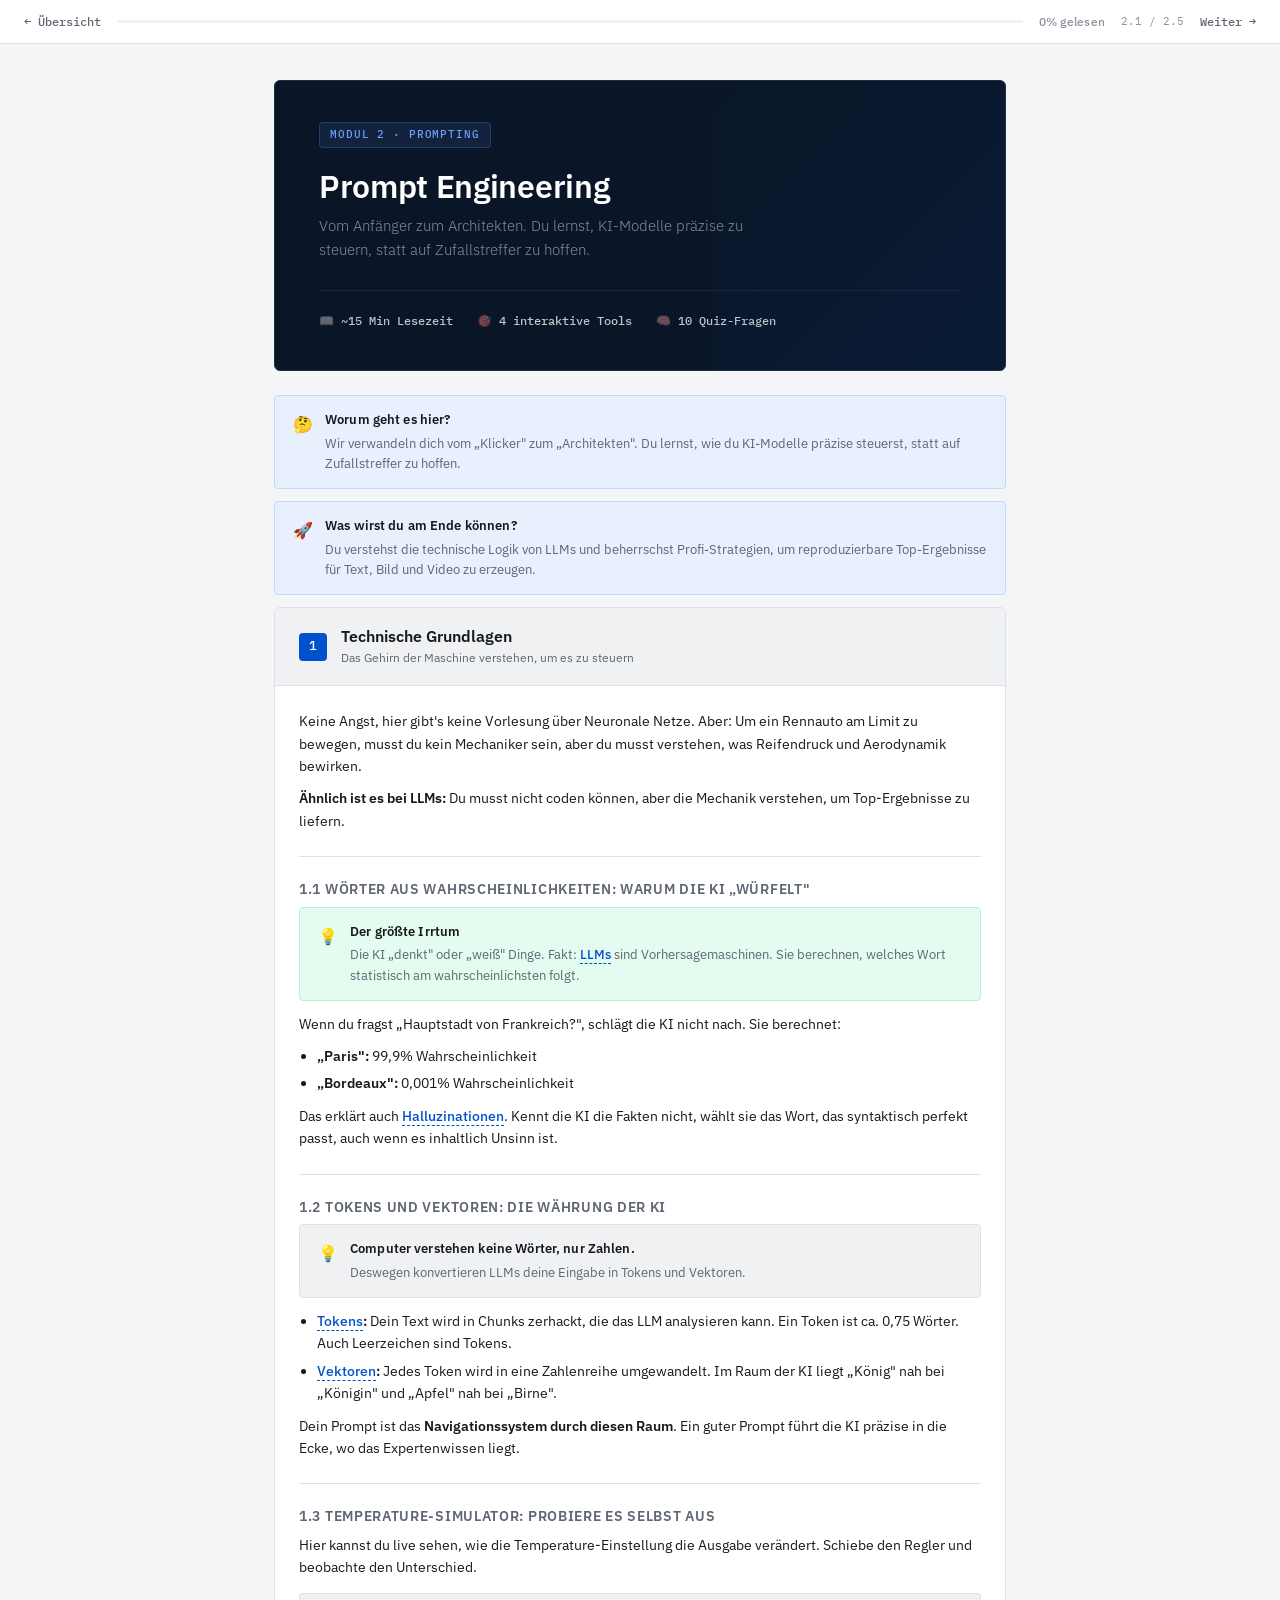
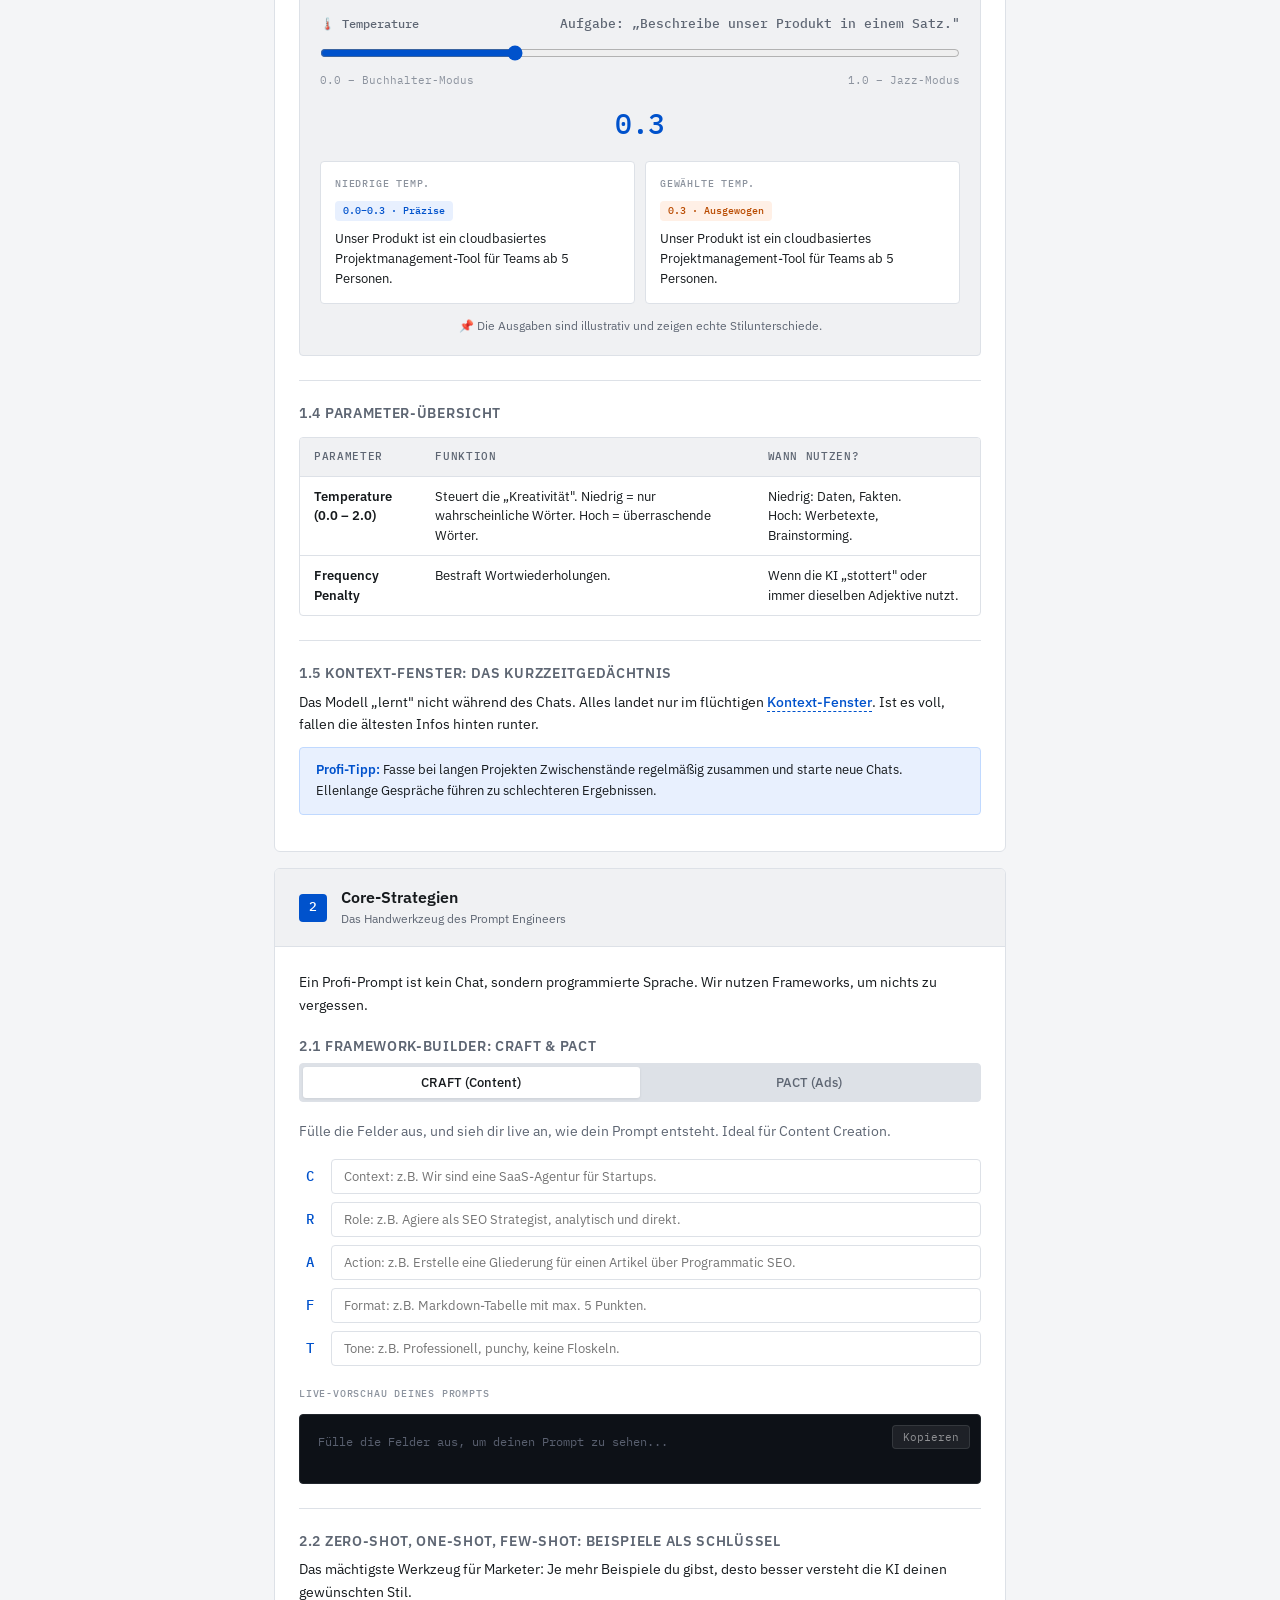
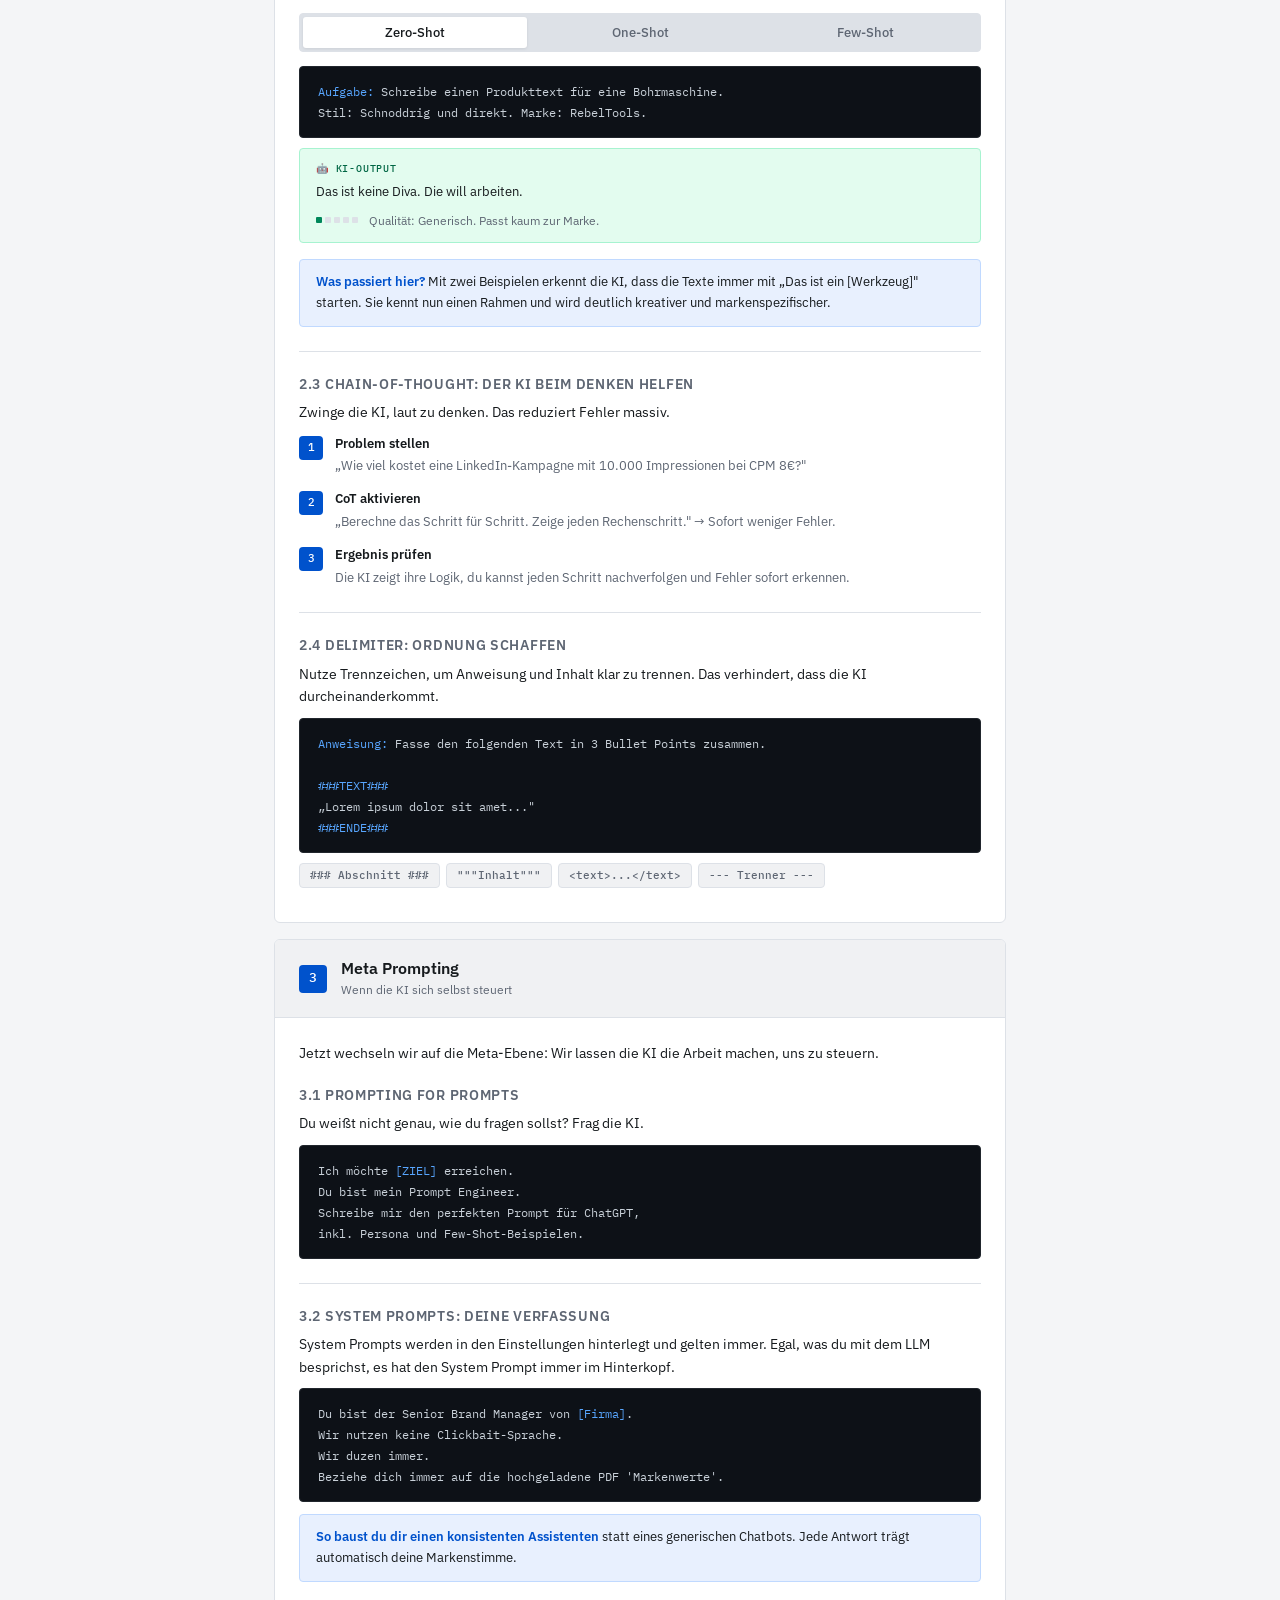
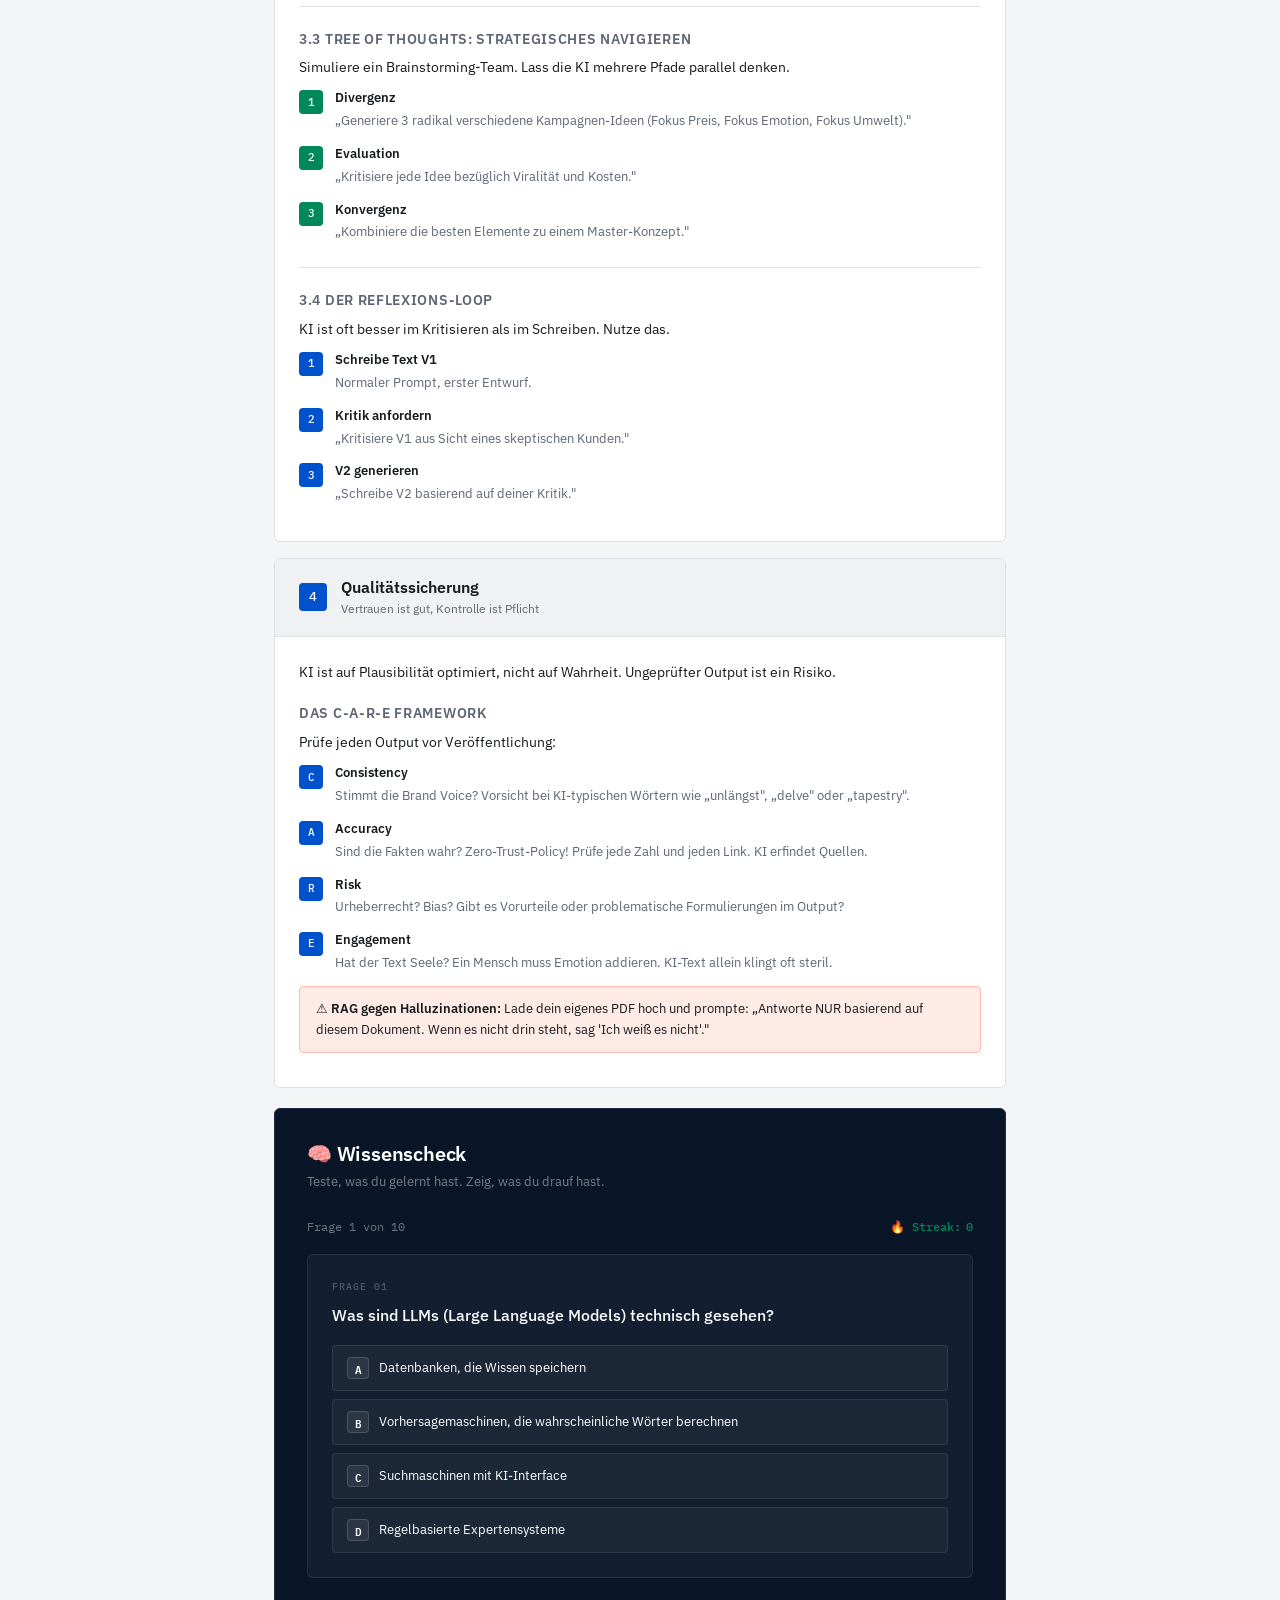
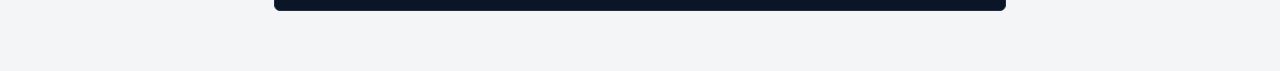
==== module-2-1.html @ 56a53774 "Build course platform MVP for KI Marketing Bootcamp - Add index.html: course dashboard with 13 topic" ====
<!DOCTYPE html>
<html lang="de">
<head>
<meta charset="UTF-8">
<meta name="viewport" content="width=device-width, initial-scale=1.0">
<title>Modul 2: Prompt Engineering</title>
<link rel="preconnect" href="https://fonts.googleapis.com">
<link href="https://fonts.googleapis.com/css2?family=IBM+Plex+Sans:wght@300;400;500;600;700&family=IBM+Plex+Mono:wght@400;500&display=swap" rel="stylesheet">
<style>
:root {
  --bg: #F4F5F7;
  --surface: #FFFFFF;
  --surface-2: #F0F1F3;
  --border: #DDE1E7;
  --border-strong: #C1C7D0;
  --text: #161A1D;
  --text-muted: #5E6673;
  --text-subtle: #8C939E;
  --accent: #0052CC;
  --accent-light: #E8F0FE;
  --accent-hover: #0747A6;
  --accent-2: #00875A;
  --accent-2-light: #E3FCEF;
  --green: #006644;
  --green-light: #E3FCEF;
  --red: #BF2600;
  --red-light: #FFEBE6;
  --radius: 4px;
  --radius-lg: 6px;
  --shadow: 0 1px 3px rgba(0,0,0,0.08), 0 0 0 1px rgba(0,0,0,0.04);
  --shadow-lg: 0 4px 16px rgba(0,0,0,0.10), 0 0 0 1px rgba(0,0,0,0.04);
}

* { box-sizing: border-box; margin: 0; padding: 0; }

body {
  font-family: 'IBM Plex Sans', sans-serif;
  background: var(--bg);
  color: var(--text);
  font-size: 15px;
  line-height: 1.6;
}

h1, h2, h3, h4 { font-family: 'IBM Plex Sans', sans-serif; font-weight: 600; line-height: 1.25; }

/* ─── PROGRESS BAR ─── */
#progress-bar-wrap {
  position: fixed; top: 0; left: 0; right: 0; z-index: 100;
  background: var(--surface);
  border-bottom: 1px solid var(--border);
  padding: 0 24px;
  height: 44px;
  display: flex; align-items: center; gap: 16px;
}
#progress-bar-track {
  flex: 1; height: 3px; background: var(--surface-2); overflow: hidden;
}
#progress-bar-fill {
  height: 100%; background: var(--accent);
  width: 0%; transition: width 0.4s ease;
}
#progress-label { font-size: 12px; color: var(--text-subtle); font-weight: 500; white-space: nowrap; letter-spacing: 0.02em; }

/* ─── LAYOUT ─── */
.container { max-width: 780px; margin: 0 auto; padding: 80px 24px 60px; }

/* ─── HERO ─── */
.hero {
  background: #0A1628;
  color: white;
  border-radius: var(--radius-lg);
  padding: 40px 44px;
  margin-bottom: 24px;
  position: relative;
  overflow: hidden;
  border: 1px solid #1E2D45;
}
.hero::before {
  content: '';
  position: absolute; top: 0; right: 0; bottom: 0;
  width: 40%;
  background: linear-gradient(135deg, transparent, rgba(0,82,204,0.08));
  pointer-events: none;
}
.module-tag {
  display: inline-flex; align-items: center; gap: 6px;
  font-size: 11px; font-weight: 500; letter-spacing: 0.08em; text-transform: uppercase;
  color: #6B9FFF; background: rgba(107,159,255,0.1);
  border: 1px solid rgba(107,159,255,0.2);
  padding: 3px 10px; border-radius: var(--radius); margin-bottom: 18px;
  font-family: 'IBM Plex Mono', monospace;
}
.hero h1 { font-size: clamp(22px, 3vw, 32px); font-weight: 600; margin-bottom: 8px; letter-spacing: -0.01em; }
.hero p { color: rgba(255,255,255,0.5); font-size: 15px; max-width: 480px; font-weight: 300; }
.hero-meta {
  display: flex; gap: 24px; margin-top: 28px; flex-wrap: wrap;
  padding-top: 20px; border-top: 1px solid rgba(255,255,255,0.07);
}
.hero-meta-item {
  display: flex; align-items: center; gap: 7px;
  font-size: 12px; color: rgba(255,255,255,0.4);
  font-family: 'IBM Plex Mono', monospace;
}
.hero-meta-item span { color: rgba(255,255,255,0.75); font-weight: 500; }

/* ─── CALLOUTS ─── */
.callout {
  border-radius: var(--radius);
  padding: 14px 18px;
  margin-bottom: 12px;
  display: flex; gap: 12px; align-items: flex-start;
}
.callout.blue { background: var(--accent-light); border: 1px solid #C0D9FF; }
.callout.yellow { background: var(--accent-2-light); border: 1px solid #ABF5D1; }
.callout.gray { background: var(--surface-2); border: 1px solid var(--border); }
.callout-icon { font-size: 16px; flex-shrink: 0; margin-top: 2px; }
.callout-text strong { display: block; font-size: 13px; font-weight: 600; margin-bottom: 3px; letter-spacing: 0.01em; }
.callout-text p { font-size: 13px; color: var(--text-muted); line-height: 1.55; }

/* ─── SECTION ─── */
.section {
  background: var(--surface);
  border: 1px solid var(--border);
  border-radius: var(--radius-lg);
  margin-bottom: 16px;
  overflow: hidden;
}
.section-header {
  padding: 18px 24px;
  border-bottom: 1px solid var(--border);
  display: flex; align-items: center; gap: 14px;
  background: var(--surface-2);
}
.section-num {
  width: 28px; height: 28px; border-radius: var(--radius);
  background: var(--accent); color: white;
  font-family: 'IBM Plex Mono', monospace; font-weight: 500; font-size: 13px;
  display: flex; align-items: center; justify-content: center;
  flex-shrink: 0;
}
.section-header h2 { font-size: 16px; font-weight: 600; margin-bottom: 2px; }
.section-header p { font-size: 12px; color: var(--text-muted); }
.section-body { padding: 24px; }

/* ─── TYPOGRAPHY ─── */
h3 { font-size: 14px; font-weight: 600; margin: 22px 0 8px; text-transform: uppercase; letter-spacing: 0.05em; color: var(--text-muted); }
h3:first-child { margin-top: 0; }
p { color: var(--text); margin-bottom: 10px; font-size: 14px; }
p:last-child { margin-bottom: 0; }
ul { padding-left: 18px; margin-bottom: 10px; }
li { margin-bottom: 5px; color: var(--text); font-size: 14px; }
strong { font-weight: 600; }

/* ─── TOOLTIP ─── */
.tooltip-word {
  border-bottom: 1px dashed var(--accent);
  cursor: help; color: var(--accent);
  position: relative; font-weight: 500;
}
.tooltip-popup {
  display: none;
  position: absolute; bottom: calc(100% + 6px); left: 50%;
  transform: translateX(-50%);
  background: #0A1628; color: rgba(255,255,255,0.85);
  font-size: 12px; line-height: 1.55;
  padding: 9px 13px; border-radius: var(--radius);
  width: 230px; z-index: 200;
  box-shadow: var(--shadow-lg);
  border: 1px solid #1E2D45;
  font-family: 'IBM Plex Sans', sans-serif;
}
.tooltip-popup::after {
  content: '';
  position: absolute; top: 100%; left: 50%;
  transform: translateX(-50%);
  border: 5px solid transparent;
  border-top-color: #0A1628;
}
.tooltip-word:hover .tooltip-popup { display: block; }

/* ─── TABLE ─── */
.table-wrap { overflow-x: auto; border-radius: var(--radius); border: 1px solid var(--border); margin: 14px 0; }
table { width: 100%; border-collapse: collapse; font-size: 13px; }
th { background: var(--surface-2); font-family: 'IBM Plex Mono', monospace; font-size: 11px; letter-spacing: 0.06em; text-transform: uppercase; padding: 10px 14px; text-align: left; font-weight: 500; color: var(--text-muted); border-bottom: 1px solid var(--border); }
td { padding: 10px 14px; border-top: 1px solid var(--border); vertical-align: top; line-height: 1.5; font-size: 13px; }
tr:hover td { background: #FAFBFC; }

/* ─── DIVIDER ─── */
.divider { border: none; border-top: 1px solid var(--border); margin: 24px 0; }

/* ─── TEMPERATURE SIMULATOR ─── */
.simulator {
  background: var(--surface-2);
  border-radius: var(--radius);
  padding: 20px;
  margin: 14px 0;
  border: 1px solid var(--border);
}
.sim-label { font-family: 'IBM Plex Mono', monospace; font-size: 12px; font-weight: 500; margin-bottom: 10px; display: flex; justify-content: space-between; color: var(--text-muted); }
.temp-slider { width: 100%; accent-color: var(--accent); cursor: pointer; }
.temp-display {
  display: flex; justify-content: space-between;
  font-size: 11px; color: var(--text-subtle); margin: 4px 0 12px;
  font-family: 'IBM Plex Mono', monospace;
}
.temp-value-badge {
  font-family: 'IBM Plex Mono', monospace; font-size: 28px; font-weight: 500;
  color: var(--accent); text-align: center; margin: 6px 0 14px; letter-spacing: -0.02em;
}
.sim-outputs { display: grid; grid-template-columns: 1fr 1fr; gap: 10px; }
.sim-output {
  background: var(--surface);
  border: 1px solid var(--border);
  border-radius: var(--radius);
  padding: 14px;
  font-size: 13px;
  min-height: 90px;
  transition: all 0.2s;
}
.sim-output-label {
  font-size: 10px; font-weight: 500; letter-spacing: 0.08em; text-transform: uppercase;
  color: var(--text-subtle); margin-bottom: 8px;
  font-family: 'IBM Plex Mono', monospace;
}
.sim-output .output-text { color: var(--text); line-height: 1.55; font-size: 13px; }
.sim-mode-tag {
  display: inline-block; font-size: 10px; font-weight: 500;
  padding: 2px 8px; border-radius: var(--radius); margin-bottom: 8px;
  font-family: 'IBM Plex Mono', monospace;
}
.mode-cold { background: var(--accent-light); color: var(--accent); }
.mode-hot { background: #FFF0E6; color: #B94B00; }

/* ─── SHOT CARDS ─── */
.shot-tabs { display: flex; gap: 1px; margin-bottom: 14px; background: var(--border); border-radius: var(--radius); overflow: hidden; border: 1px solid var(--border); padding: 3px; }
.shot-tab {
  flex: 1; padding: 7px 14px; border-radius: 3px; font-size: 13px; font-weight: 500;
  border: none; background: transparent;
  cursor: pointer; font-family: 'IBM Plex Sans', sans-serif; transition: all 0.15s;
  color: var(--text-muted);
}
.shot-tab.active { background: var(--surface); color: var(--text); box-shadow: 0 1px 3px rgba(0,0,0,0.08); }
.shot-panel { display: none; }
.shot-panel.active { display: block; }
.shot-prompt {
  background: #0D1117; color: #C9D1D9;
  border-radius: var(--radius); padding: 14px 18px;
  font-family: 'IBM Plex Mono', monospace; font-size: 12px; line-height: 1.75;
  margin-bottom: 10px; border: 1px solid #21262D;
}
.shot-prompt .prompt-keyword { color: #58A6FF; }
.shot-result {
  background: var(--green-light);
  border: 1px solid #A7F3D0;
  border-radius: var(--radius); padding: 12px 16px;
  font-size: 13px;
}
.shot-result-label {
  font-size: 10px; font-weight: 500; color: var(--green); text-transform: uppercase;
  letter-spacing: 0.08em; margin-bottom: 5px;
  font-family: 'IBM Plex Mono', monospace;
}
.shot-quality {
  display: flex; gap: 3px; margin-top: 8px; align-items: center;
}
.quality-dot {
  width: 6px; height: 6px; border-radius: 1px; background: var(--border);
}
.quality-dot.filled { background: var(--accent-2); }

/* ─── CRAFT BUILDER ─── */
.craft-builder { display: grid; gap: 8px; }
.craft-row { display: grid; grid-template-columns: 22px 1fr; gap: 10px; align-items: center; }
.craft-letter {
  font-family: 'IBM Plex Mono', monospace; font-weight: 500; font-size: 14px;
  color: var(--accent); text-align: center;
}
.craft-input {
  width: 100%;
  padding: 8px 12px;
  border: 1px solid var(--border);
  border-radius: var(--radius);
  font-family: 'IBM Plex Sans', sans-serif;
  font-size: 13px;
  background: var(--surface);
  transition: border-color 0.15s, box-shadow 0.15s;
  outline: none;
  color: var(--text);
}
.craft-input:focus { border-color: var(--accent); box-shadow: 0 0 0 2px rgba(0,82,204,0.12); }
.craft-preview {
  margin-top: 12px;
  background: #0D1117;
  border-radius: var(--radius);
  padding: 16px 18px;
  font-family: 'IBM Plex Mono', monospace;
  font-size: 12px;
  line-height: 1.8;
  color: #C9D1D9;
  min-height: 70px;
  position: relative;
  border: 1px solid #21262D;
}
.craft-preview-label {
  font-family: 'IBM Plex Mono', monospace;
  font-size: 10px; font-weight: 500; letter-spacing: 0.08em; text-transform: uppercase;
  color: var(--text-subtle); margin-bottom: 8px;
}
.craft-preview .c-label { color: #58A6FF; }
.copy-btn {
  position: absolute; top: 10px; right: 10px;
  background: rgba(255,255,255,0.07); color: rgba(255,255,255,0.5);
  border: 1px solid rgba(255,255,255,0.1); border-radius: var(--radius); padding: 4px 10px;
  font-size: 11px; cursor: pointer; transition: all 0.15s;
  font-family: 'IBM Plex Mono', monospace;
}
.copy-btn:hover { background: rgba(255,255,255,0.12); color: rgba(255,255,255,0.85); }

/* ─── PACT BUILDER ─── */
.pact-builder { display: grid; gap: 8px; }
.pact-row { display: grid; grid-template-columns: 22px 1fr; gap: 10px; align-items: center; }
.pact-letter {
  font-family: 'IBM Plex Mono', monospace; font-weight: 500; font-size: 14px;
  color: var(--accent-2); text-align: center;
}
.builder-tabs { display: flex; gap: 1px; margin-bottom: 18px; background: var(--border); border-radius: var(--radius); overflow: hidden; border: 1px solid var(--border); padding: 3px; }
.builder-tab {
  flex: 1; padding: 7px 14px; border-radius: 3px; font-size: 13px; font-weight: 500;
  border: none; background: transparent;
  cursor: pointer; font-family: 'IBM Plex Sans', sans-serif; transition: all 0.15s;
  color: var(--text-muted); text-align: center;
}
.builder-tab.active { background: var(--surface); color: var(--text); box-shadow: 0 1px 3px rgba(0,0,0,0.08); }
.builder-panel { display: none; }
.builder-panel.active { display: block; }

/* ─── QUIZ ─── */
.quiz-section {
  background: #0A1628;
  color: white;
  border-radius: var(--radius-lg);
  padding: 32px;
  margin-top: 20px;
  border: 1px solid #1E2D45;
}
.quiz-section h2 { font-size: 20px; font-weight: 600; margin-bottom: 6px; letter-spacing: -0.01em; }
.quiz-section > p { color: rgba(255,255,255,0.45); margin-bottom: 24px; font-size: 13px; }
.quiz-progress {
  display: flex; justify-content: space-between; align-items: center;
  margin-bottom: 18px;
}
.quiz-progress-text { font-size: 12px; color: rgba(255,255,255,0.4); font-family: 'IBM Plex Mono', monospace; }
.quiz-streak {
  display: flex; align-items: center; gap: 5px;
  font-size: 12px; font-weight: 500; color: var(--accent-2);
  font-family: 'IBM Plex Mono', monospace;
}
.quiz-card {
  background: rgba(255,255,255,0.04);
  border: 1px solid rgba(255,255,255,0.08);
  border-radius: var(--radius-lg);
  padding: 24px;
}
.quiz-q-num {
  font-size: 10px; font-weight: 500; letter-spacing: 0.1em; text-transform: uppercase;
  color: rgba(255,255,255,0.25); margin-bottom: 8px;
  font-family: 'IBM Plex Mono', monospace;
}
.quiz-question { font-size: 16px; font-weight: 500; margin-bottom: 18px; line-height: 1.5; }
.quiz-options { display: grid; gap: 8px; }
.quiz-option {
  background: rgba(255,255,255,0.04);
  border: 1px solid rgba(255,255,255,0.09);
  border-radius: var(--radius);
  padding: 11px 14px;
  cursor: pointer;
  font-size: 13px;
  transition: all 0.15s;
  display: flex; align-items: center; gap: 10px;
}
.quiz-option:hover:not(.disabled) { background: rgba(255,255,255,0.08); border-color: rgba(255,255,255,0.18); }
.quiz-option.correct { background: rgba(0,135,90,0.18); border-color: #00875A; }
.quiz-option.wrong { background: rgba(191,38,0,0.18); border-color: #BF2600; }
.quiz-option.disabled { cursor: default; }
.opt-indicator {
  width: 22px; height: 22px; border-radius: var(--radius);
  background: rgba(255,255,255,0.07); border: 1px solid rgba(255,255,255,0.15);
  display: flex; align-items: center; justify-content: center;
  font-size: 11px; font-weight: 600; flex-shrink: 0;
  font-family: 'IBM Plex Mono', monospace;
}
.quiz-option.correct .opt-indicator { background: #00875A; border-color: #00875A; color: white; }
.quiz-option.wrong .opt-indicator { background: #BF2600; border-color: #BF2600; color: white; }
.quiz-feedback {
  margin-top: 12px;
  padding: 12px 14px;
  border-radius: var(--radius);
  font-size: 13px;
  display: none;
}
.quiz-feedback.correct { background: rgba(0,135,90,0.12); border: 1px solid rgba(0,135,90,0.3); color: #57D9A3; }
.quiz-feedback.wrong { background: rgba(191,38,0,0.12); border: 1px solid rgba(191,38,0,0.3); color: #FF8F73; }
.quiz-feedback strong { display: block; margin-bottom: 3px; font-size: 12px; }
.quiz-next-btn {
  margin-top: 16px;
  background: var(--accent); color: white;
  border: none; border-radius: var(--radius);
  padding: 10px 24px; font-size: 13px; font-weight: 500;
  cursor: pointer; font-family: 'IBM Plex Sans', sans-serif;
  display: none; transition: background 0.15s;
}
.quiz-next-btn:hover { background: var(--accent-hover); }


/* ─── RESULT CARD ─── */
.result-card {
  text-align: center;
  padding: 16px 0;
  display: none;
}
.result-badge {
  font-size: 48px; margin-bottom: 10px;
}
.result-title {
  font-size: 20px; font-weight: 600;
  margin-bottom: 6px;
}
.result-sub { color: rgba(255,255,255,0.45); margin-bottom: 20px; font-size: 13px; }
.result-score {
  font-family: 'IBM Plex Mono', monospace; font-size: 44px; font-weight: 500;
  color: var(--accent-2); margin-bottom: 4px;
}
.result-score-label { font-size: 12px; color: rgba(255,255,255,0.4); margin-bottom: 20px; font-family: 'IBM Plex Mono', monospace; }
.result-restart-btn {
  background: rgba(255,255,255,0.08); color: rgba(255,255,255,0.8);
  border: 1px solid rgba(255,255,255,0.12); border-radius: var(--radius);
  padding: 10px 24px; font-size: 13px; font-weight: 500;
  cursor: pointer; font-family: 'IBM Plex Sans', sans-serif;
  display: block; margin: 12px auto 0; transition: all 0.15s;
}
.result-restart-btn:hover { background: rgba(255,255,255,0.13); color: white; }

/* ─── MISC ─── */
.highlight-box {
  background: var(--accent-light);
  border: 1px solid #C0D9FF;
  border-radius: var(--radius);
  padding: 12px 16px;
  margin: 12px 0;
  font-size: 13px;
}
.highlight-box strong { color: var(--accent); }
.error-box {
  background: var(--red-light);
  border: 1px solid #FFBDAD;
  border-radius: var(--radius);
  padding: 12px 16px;
  font-size: 13px;
  margin: 10px 0;
}
.error-box::before { content: '⚠ '; }
.code-block {
  background: #0D1117;
  border-radius: var(--radius);
  padding: 14px 18px;
  font-family: 'IBM Plex Mono', monospace;
  font-size: 12px;
  line-height: 1.75;
  color: #C9D1D9;
  margin: 10px 0;
  overflow-x: auto;
  border: 1px solid #21262D;
}
.code-block .keyword { color: #58A6FF; }
.tag-row { display: flex; flex-wrap: wrap; gap: 6px; margin: 10px 0; }
.tag {
  font-size: 11px; font-weight: 500;
  padding: 3px 10px; border-radius: var(--radius);
  background: var(--surface-2); border: 1px solid var(--border);
  color: var(--text-muted); font-family: 'IBM Plex Mono', monospace;
}
.chain-step {
  display: flex; align-items: flex-start; gap: 12px; margin-bottom: 12px;
}
.chain-num {
  width: 24px; height: 24px; border-radius: var(--radius);
  background: var(--accent); color: white;
  font-weight: 500; font-size: 11px; font-family: 'IBM Plex Mono', monospace;
  display: flex; align-items: center; justify-content: center; flex-shrink: 0; margin-top: 2px;
}
.chain-content { flex: 1; }
.chain-content strong { font-size: 13px; font-weight: 600; display: block; margin-bottom: 2px; }
.chain-content p { font-size: 13px; color: var(--text-muted); margin: 0; }

@media(max-width: 600px) {
  .sim-outputs { grid-template-columns: 1fr; }
  .hero { padding: 24px 20px; }
  .quiz-section { padding: 20px 16px; }
  .section-body { padding: 16px; }
}

/* ─── MODULE NAV ─── */
.mod-nav-back, .mod-nav-next { font-size: 12px; font-weight: 500; color: var(--text-muted); text-decoration: none; white-space: nowrap; font-family: 'IBM Plex Mono', monospace; transition: color 0.15s; flex-shrink: 0; }
.mod-nav-back:hover, .mod-nav-next:hover { color: var(--accent); }
.mod-nav-indicator { font-size: 11px; color: var(--text-subtle); font-family: 'IBM Plex Mono', monospace; white-space: nowrap; flex-shrink: 0; }
</style>
</head>
<body>

<!-- Progress Bar -->
<div id="progress-bar-wrap">
  <a href="topic-prompting.html" class="mod-nav-back">← Übersicht</a>
  <div id="progress-bar-track">
    <div id="progress-bar-fill"></div>
  </div>
  <div id="progress-label">0% gelesen</div>
  <span class="mod-nav-indicator">2.1 / 2.5</span>
  <a href="module-2-2.html" class="mod-nav-next">Weiter →</a>
</div>

<div class="container">

  <!-- HERO -->
  <div class="hero">
    <div class="module-tag">Modul 2 · Prompting</div>
    <h1>Prompt Engineering</h1>
    <p>Vom Anfänger zum Architekten. Du lernst, KI-Modelle präzise zu steuern, statt auf Zufallstreffer zu hoffen.</p>
    <div class="hero-meta">
      <div class="hero-meta-item">📖 <span>~15 Min Lesezeit</span></div>
      <div class="hero-meta-item">🎯 <span>4 interaktive Tools</span></div>
      <div class="hero-meta-item">🧠 <span>10 Quiz-Fragen</span></div>
    </div>
  </div>

  <!-- CALLOUTS -->
  <div class="callout blue">
    <div class="callout-icon">🤔</div>
    <div class="callout-text">
      <strong>Worum geht es hier?</strong>
      <p>Wir verwandeln dich vom „Klicker" zum „Architekten". Du lernst, wie du KI-Modelle präzise steuerst, statt auf Zufallstreffer zu hoffen.</p>
    </div>
  </div>
  <div class="callout blue">
    <div class="callout-icon">🚀</div>
    <div class="callout-text">
      <strong>Was wirst du am Ende können?</strong>
      <p>Du verstehst die technische Logik von LLMs und beherrschst Profi-Strategien, um reproduzierbare Top-Ergebnisse für Text, Bild und Video zu erzeugen.</p>
    </div>
  </div>

  <!-- ═══════════════════════════════════════════
       SECTION 1: TECHNISCHE GRUNDLAGEN
  ══════════════════════════════════════════════ -->
  <div class="section">
    <div class="section-header">
      <div class="section-num">1</div>
      <div>
        <h2>Technische Grundlagen</h2>
        <p>Das Gehirn der Maschine verstehen, um es zu steuern</p>
      </div>
    </div>
    <div class="section-body">

      <p>Keine Angst, hier gibt's keine Vorlesung über Neuronale Netze. Aber: Um ein Rennauto am Limit zu bewegen, musst du kein Mechaniker sein, aber du musst verstehen, was Reifendruck und Aerodynamik bewirken.</p>
      <p><strong>Ähnlich ist es bei LLMs:</strong> Du musst nicht coden können, aber die Mechanik verstehen, um Top-Ergebnisse zu liefern.</p>

      <hr class="divider">

      <h3>1.1 Wörter aus Wahrscheinlichkeiten: Warum die KI „würfelt"</h3>

      <div class="callout yellow">
        <div class="callout-icon">💡</div>
        <div class="callout-text">
          <strong>Der größte Irrtum</strong>
          <p>Die KI „denkt" oder „weiß" Dinge. Fakt: <span class="tooltip-word">LLMs<span class="tooltip-popup">Large Language Models: KI-Modelle wie ChatGPT oder Claude, die auf riesigen Textmengen trainiert wurden und Sprache „vorhersagen".</span></span> sind Vorhersagemaschinen. Sie berechnen, welches Wort statistisch am wahrscheinlichsten folgt.</p>
        </div>
      </div>

      <p>Wenn du fragst „Hauptstadt von Frankreich?", schlägt die KI nicht nach. Sie berechnet:</p>
      <ul>
        <li><strong>„Paris":</strong> 99,9% Wahrscheinlichkeit</li>
        <li><strong>„Bordeaux":</strong> 0,001% Wahrscheinlichkeit</li>
      </ul>
      <p>Das erklärt auch <span class="tooltip-word">Halluzinationen<span class="tooltip-popup">Halluzination: Wenn eine KI überzeugend klingende, aber faktisch falsche Informationen produziert. Sie „lügt" nicht absichtlich, sie füllt statistische Lücken.</span></span>. Kennt die KI die Fakten nicht, wählt sie das Wort, das syntaktisch perfekt passt, auch wenn es inhaltlich Unsinn ist.</p>

      <hr class="divider">

      <h3>1.2 Tokens und Vektoren: Die Währung der KI</h3>

      <div class="callout gray">
        <div class="callout-icon">💡</div>
        <div class="callout-text">
          <strong>Computer verstehen keine Wörter, nur Zahlen.</strong>
          <p>Deswegen konvertieren LLMs deine Eingabe in Tokens und Vektoren.</p>
        </div>
      </div>

      <ul>
        <li><strong><span class="tooltip-word">Tokens<span class="tooltip-popup">Token: Die kleinste Einheit, die ein LLM verarbeitet. 1 Token ≈ 0,75 Wörter auf Englisch, ca. 0,5 auf Deutsch. Auch Leerzeichen und Satzzeichen zählen als Tokens.</span></span>:</strong> Dein Text wird in Chunks zerhackt, die das LLM analysieren kann. Ein Token ist ca. 0,75 Wörter. Auch Leerzeichen sind Tokens.</li>
        <li><strong><span class="tooltip-word">Vektoren<span class="tooltip-popup">Vektor: Eine Zahlenreihe, die ein Token im hochdimensionalen „Bedeutungsraum" der KI repräsentiert. Ähnliche Konzepte liegen räumlich nah beieinander.</span></span>:</strong> Jedes Token wird in eine Zahlenreihe umgewandelt. Im Raum der KI liegt „König" nah bei „Königin" und „Apfel" nah bei „Birne".</li>
      </ul>
      <p>Dein Prompt ist das <strong>Navigationssystem durch diesen Raum</strong>. Ein guter Prompt führt die KI präzise in die Ecke, wo das Expertenwissen liegt.</p>

      <hr class="divider">

      <h3>1.3 Temperature-Simulator: Probiere es selbst aus</h3>
      <p>Hier kannst du live sehen, wie die Temperature-Einstellung die Ausgabe verändert. Schiebe den Regler und beobachte den Unterschied.</p>

      <div class="simulator">
        <div class="sim-label">
          <span>🌡️ Temperature</span>
          <span style="color:var(--text-muted); font-size:13px;">Aufgabe: „Beschreibe unser Produkt in einem Satz."</span>
        </div>
        <input type="range" class="temp-slider" id="tempSlider" min="0" max="10" value="3" step="1">
        <div class="temp-display">
          <span>0.0 – Buchhalter-Modus</span>
          <span>1.0 – Jazz-Modus</span>
        </div>
        <div class="temp-value-badge" id="tempValue">0.3</div>
        <div class="sim-outputs">
          <div class="sim-output">
            <div class="sim-output-label">Niedrige Temp.</div>
            <span class="sim-mode-tag mode-cold" id="coldTag">0.0–0.3 · Präzise</span>
            <div class="output-text" id="coldOutput">Unser Produkt ist ein cloudbasiertes Projektmanagement-Tool für Teams ab 5 Personen.</div>
          </div>
          <div class="sim-output">
            <div class="sim-output-label">Gewählte Temp.</div>
            <span class="sim-mode-tag mode-hot" id="hotTag">0.3 · Ausgewogen</span>
            <div class="output-text" id="hotOutput">Unser Produkt ist ein cloudbasiertes Projektmanagement-Tool für Teams ab 5 Personen.</div>
          </div>
        </div>
        <p style="font-size:12px;color:var(--text-muted);margin-top:12px;text-align:center;">📌 Die Ausgaben sind illustrativ und zeigen echte Stilunterschiede.</p>
      </div>

      <hr class="divider">

      <h3>1.4 Parameter-Übersicht</h3>
      <div class="table-wrap">
        <table>
          <thead>
            <tr><th>Parameter</th><th>Funktion</th><th>Wann nutzen?</th></tr>
          </thead>
          <tbody>
            <tr>
              <td><strong>Temperature<br>(0.0 – 2.0)</strong></td>
              <td>Steuert die „Kreativität". Niedrig = nur wahrscheinliche Wörter. Hoch = überraschende Wörter.</td>
              <td>Niedrig: Daten, Fakten.<br>Hoch: Werbetexte, Brainstorming.</td>
            </tr>
            <tr>
              <td><strong>Frequency Penalty</strong></td>
              <td>Bestraft Wortwiederholungen.</td>
              <td>Wenn die KI „stottert" oder immer dieselben Adjektive nutzt.</td>
            </tr>
          </tbody>
        </table>
      </div>

      <hr class="divider">

      <h3>1.5 Kontext-Fenster: Das Kurzzeitgedächtnis</h3>
      <p>Das Modell „lernt" nicht während des Chats. Alles landet nur im flüchtigen <span class="tooltip-word">Kontext-Fenster<span class="tooltip-popup">Kontext-Fenster (Context Window): Der maximale Text, den ein LLM in einer Konversation gleichzeitig „im Kopf" behalten kann. Ältere Nachrichten fallen hinten raus, sobald das Fenster voll ist.</span></span>. Ist es voll, fallen die ältesten Infos hinten runter.</p>
      <div class="highlight-box">
        <strong>Profi-Tipp:</strong> Fasse bei langen Projekten Zwischenstände regelmäßig zusammen und starte neue Chats. Ellenlange Gespräche führen zu schlechteren Ergebnissen.
      </div>

    </div>
  </div>

  <!-- ═══════════════════════════════════════════
       SECTION 2: CORE-STRATEGIEN
  ══════════════════════════════════════════════ -->
  <div class="section">
    <div class="section-header">
      <div class="section-num">2</div>
      <div>
        <h2>Core-Strategien</h2>
        <p>Das Handwerkzeug des Prompt Engineers</p>
      </div>
    </div>
    <div class="section-body">

      <p>Ein Profi-Prompt ist kein Chat, sondern programmierte Sprache. Wir nutzen Frameworks, um nichts zu vergessen.</p>

      <h3>2.1 Framework-Builder: CRAFT & PACT</h3>

      <div class="builder-tabs">
        <button class="builder-tab active" onclick="switchBuilder('craft', this)">CRAFT (Content)</button>
        <button class="builder-tab" onclick="switchBuilder('pact', this)">PACT (Ads)</button>
      </div>

      <!-- CRAFT -->
      <div class="builder-panel active" id="panel-craft">
        <p style="font-size:14px;color:var(--text-muted);margin-bottom:16px;">Fülle die Felder aus, und sieh dir live an, wie dein Prompt entsteht. Ideal für Content Creation.</p>
        <div class="craft-builder">
          <div class="craft-row">
            <div class="craft-letter">C</div>
            <input class="craft-input" id="c-context" placeholder="Context: z.B. Wir sind eine SaaS-Agentur für Startups." oninput="updateCraft()">
          </div>
          <div class="craft-row">
            <div class="craft-letter">R</div>
            <input class="craft-input" id="c-role" placeholder="Role: z.B. Agiere als SEO Strategist, analytisch und direkt." oninput="updateCraft()">
          </div>
          <div class="craft-row">
            <div class="craft-letter">A</div>
            <input class="craft-input" id="c-action" placeholder="Action: z.B. Erstelle eine Gliederung für einen Artikel über Programmatic SEO." oninput="updateCraft()">
          </div>
          <div class="craft-row">
            <div class="craft-letter">F</div>
            <input class="craft-input" id="c-format" placeholder="Format: z.B. Markdown-Tabelle mit max. 5 Punkten." oninput="updateCraft()">
          </div>
          <div class="craft-row">
            <div class="craft-letter">T</div>
            <input class="craft-input" id="c-tone" placeholder="Tone: z.B. Professionell, punchy, keine Floskeln." oninput="updateCraft()">
          </div>
        </div>
        <div class="craft-preview-label" style="margin-top:20px;">Live-Vorschau deines Prompts</div>
        <div class="craft-preview" id="craft-preview-box">
          <button class="copy-btn" onclick="copyPrompt('craft')">Kopieren</button>
          <span id="craft-preview-text" style="color:rgba(205,214,244,0.4);">Fülle die Felder aus, um deinen Prompt zu sehen...</span>
        </div>
      </div>

      <!-- PACT -->
      <div class="builder-panel" id="panel-pact">
        <p style="font-size:14px;color:var(--text-muted);margin-bottom:16px;">Perfekt für Performance Marketing und Ads-Texte.</p>
        <div class="pact-builder">
          <div class="pact-row">
            <div class="pact-letter">P</div>
            <input class="craft-input" id="p-platform" placeholder="Platform: z.B. LinkedIn Ads (B2B)" oninput="updatePact()">
          </div>
          <div class="pact-row">
            <div class="pact-letter">A</div>
            <input class="craft-input" id="p-audience" placeholder="Audience: z.B. HR-Manager mit Burnout" oninput="updatePact()">
          </div>
          <div class="pact-row">
            <div class="pact-letter">C</div>
            <input class="craft-input" id="p-cta" placeholder="CTA: z.B. Download Whitepaper (mit Dringlichkeit)" oninput="updatePact()">
          </div>
          <div class="pact-row">
            <div class="pact-letter">T</div>
            <input class="craft-input" id="p-testing" placeholder="Testing: z.B. Erstelle 5 Varianten: Frage, Provokation, Statistik..." oninput="updatePact()">
          </div>
        </div>
        <div class="craft-preview-label" style="margin-top:20px;">Live-Vorschau deines Prompts</div>
        <div class="craft-preview" id="pact-preview-box">
          <button class="copy-btn" onclick="copyPrompt('pact')">Kopieren</button>
          <span id="pact-preview-text" style="color:rgba(205,214,244,0.4);">Fülle die Felder aus, um deinen Prompt zu sehen...</span>
        </div>
      </div>

      <hr class="divider">

      <h3>2.2 Zero-Shot, One-Shot, Few-Shot: Beispiele als Schlüssel</h3>
      <p>Das mächtigste Werkzeug für Marketer: Je mehr Beispiele du gibst, desto besser versteht die KI deinen gewünschten Stil.</p>

      <div class="shot-tabs">
        <button class="shot-tab active" onclick="switchShot(0)">Zero-Shot</button>
        <button class="shot-tab" onclick="switchShot(1)">One-Shot</button>
        <button class="shot-tab" onclick="switchShot(2)">Few-Shot</button>
      </div>

      <div class="shot-panel active" id="shot-0">
        <div class="shot-prompt">
<span class="prompt-keyword">Aufgabe:</span> Schreibe einen Produkttext für eine Bohrmaschine.<br>
Stil: Schnoddrig und direkt. Marke: RebelTools.
        </div>
        <div class="shot-result">
          <div class="shot-result-label">🤖 KI-Output</div>
          Das ist keine Diva. Die will arbeiten.
          <div class="shot-quality">
            <div class="quality-dot filled"></div>
            <div class="quality-dot"></div>
            <div class="quality-dot"></div>
            <div class="quality-dot"></div>
            <div class="quality-dot"></div>
            <div style="font-size:12px;color:var(--text-muted);margin-left:8px;">Qualität: Generisch. Passt kaum zur Marke.</div>
          </div>
        </div>
      </div>

      <div class="shot-panel" id="shot-1">
        <div class="shot-prompt">
<span class="prompt-keyword">Aufgabe:</span> Schreibe einen Produkttext für eine Bohrmaschine.<br>
Stil: Schnoddrig und direkt. Marke: RebelTools.<br><br>
<span class="prompt-keyword">Beispiel (Hammer):</span> Das ist ein Hammer. Er haut Dinge kaputt. Wenn du damit nicht umgehen kannst, kauf dir ein Kissen.
        </div>
        <div class="shot-result">
          <div class="shot-result-label">🤖 KI-Output</div>
          Sie dreht sich. Sie ist laut. Und sie meint es ernst. Wenn du Angst vor Staub hast, nimm einen Stift.
          <div class="shot-quality">
            <div class="quality-dot filled"></div>
            <div class="quality-dot filled"></div>
            <div class="quality-dot filled"></div>
            <div class="quality-dot"></div>
            <div class="quality-dot"></div>
            <div style="font-size:12px;color:var(--text-muted);margin-left:8px;">Qualität: Viel besser! Markenstimme spürbar.</div>
          </div>
        </div>
      </div>

      <div class="shot-panel" id="shot-2">
        <div class="shot-prompt">
<span class="prompt-keyword">Aufgabe:</span> Schreibe einen Produkttext für eine Bohrmaschine.<br>
Stil: Schnoddrig und direkt. Marke: RebelTools.<br><br>
<span class="prompt-keyword">Beispiel 1 (Hammer):</span> Das ist ein Hammer. Er haut Dinge kaputt. Wenn du damit nicht umgehen kannst, kauf dir ein Kissen.<br>
<span class="prompt-keyword">Beispiel 2 (Säge):</span> Zähne wie ein Hai. Diese Säge fragt nicht nach Erlaubnis, sie trennt Fakten.
        </div>
        <div class="shot-result">
          <div class="shot-result-label">🤖 KI-Output</div>
          Das ist eine Bohrmaschine. Sie macht Löcher. In Holz. In Beton. In Ausreden. Wenn du Angst vor Staub hast, nimm einen Schraubenzieher.
          <div class="shot-quality">
            <div class="quality-dot filled"></div>
            <div class="quality-dot filled"></div>
            <div class="quality-dot filled"></div>
            <div class="quality-dot filled"></div>
            <div class="quality-dot filled"></div>
            <div style="font-size:12px;color:var(--text-muted);margin-left:8px;">Qualität: Exzellent! KI übernimmt das Muster.</div>
          </div>
        </div>
      </div>

      <div class="highlight-box" style="margin-top:16px;">
        <strong>Was passiert hier?</strong> Mit zwei Beispielen erkennt die KI, dass die Texte immer mit „Das ist ein [Werkzeug]" starten. Sie kennt nun einen Rahmen und wird deutlich kreativer und markenspezifischer.
      </div>

      <hr class="divider">

      <h3>2.3 Chain-of-Thought: Der KI beim Denken helfen</h3>
      <p>Zwinge die KI, laut zu denken. Das reduziert Fehler massiv.</p>
      <div class="chain-step">
        <div class="chain-num">1</div>
        <div class="chain-content">
          <strong>Problem stellen</strong>
          <p>„Wie viel kostet eine LinkedIn-Kampagne mit 10.000 Impressionen bei CPM 8€?"</p>
        </div>
      </div>
      <div class="chain-step">
        <div class="chain-num">2</div>
        <div class="chain-content">
          <strong>CoT aktivieren</strong>
          <p>„Berechne das Schritt für Schritt. Zeige jeden Rechenschritt." → Sofort weniger Fehler.</p>
        </div>
      </div>
      <div class="chain-step">
        <div class="chain-num">3</div>
        <div class="chain-content">
          <strong>Ergebnis prüfen</strong>
          <p>Die KI zeigt ihre Logik, du kannst jeden Schritt nachverfolgen und Fehler sofort erkennen.</p>
        </div>
      </div>

      <hr class="divider">

      <h3>2.4 Delimiter: Ordnung schaffen</h3>
      <p>Nutze Trennzeichen, um Anweisung und Inhalt klar zu trennen. Das verhindert, dass die KI durcheinanderkommt.</p>
      <div class="code-block">
<span class="keyword">Anweisung:</span> Fasse den folgenden Text in 3 Bullet Points zusammen.<br><br>
<span class="keyword">###TEXT###</span><br>
„Lorem ipsum dolor sit amet..."<br>
<span class="keyword">###ENDE###</span>
      </div>
      <div class="tag-row">
        <span class="tag">### Abschnitt ###</span>
        <span class="tag">"""Inhalt"""</span>
        <span class="tag">&lt;text&gt;...&lt;/text&gt;</span>
        <span class="tag">--- Trenner ---</span>
      </div>

    </div>
  </div>

  <!-- ═══════════════════════════════════════════
       SECTION 3: META PROMPTING
  ══════════════════════════════════════════════ -->
  <div class="section">
    <div class="section-header">
      <div class="section-num">3</div>
      <div>
        <h2>Meta Prompting</h2>
        <p>Wenn die KI sich selbst steuert</p>
      </div>
    </div>
    <div class="section-body">

      <p>Jetzt wechseln wir auf die Meta-Ebene: Wir lassen die KI die Arbeit machen, uns zu steuern.</p>

      <h3>3.1 Prompting for Prompts</h3>
      <p>Du weißt nicht genau, wie du fragen sollst? Frag die KI.</p>
      <div class="code-block">
Ich möchte <span class="keyword">[ZIEL]</span> erreichen.<br>
Du bist mein Prompt Engineer.<br>
Schreibe mir den perfekten Prompt für ChatGPT,<br>
inkl. Persona und Few-Shot-Beispielen.
      </div>

      <hr class="divider">

      <h3>3.2 System Prompts: Deine Verfassung</h3>
      <p>System Prompts werden in den Einstellungen hinterlegt und gelten immer. Egal, was du mit dem LLM besprichst, es hat den System Prompt immer im Hinterkopf.</p>
      <div class="code-block">
Du bist der Senior Brand Manager von <span class="keyword">[Firma]</span>.<br>
Wir nutzen keine Clickbait-Sprache.<br>
Wir duzen immer.<br>
Beziehe dich immer auf die hochgeladene PDF 'Markenwerte'.
      </div>
      <div class="highlight-box">
        <strong>So baust du dir einen konsistenten Assistenten</strong> statt eines generischen Chatbots. Jede Antwort trägt automatisch deine Markenstimme.
      </div>

      <hr class="divider">

      <h3>3.3 Tree of Thoughts: Strategisches Navigieren</h3>
      <p>Simuliere ein Brainstorming-Team. Lass die KI mehrere Pfade parallel denken.</p>
      <div class="chain-step">
        <div class="chain-num" style="background:var(--accent-2);">1</div>
        <div class="chain-content">
          <strong>Divergenz</strong>
          <p>„Generiere 3 radikal verschiedene Kampagnen-Ideen (Fokus Preis, Fokus Emotion, Fokus Umwelt)."</p>
        </div>
      </div>
      <div class="chain-step">
        <div class="chain-num" style="background:var(--accent-2);">2</div>
        <div class="chain-content">
          <strong>Evaluation</strong>
          <p>„Kritisiere jede Idee bezüglich Viralität und Kosten."</p>
        </div>
      </div>
      <div class="chain-step">
        <div class="chain-num" style="background:var(--accent-2);">3</div>
        <div class="chain-content">
          <strong>Konvergenz</strong>
          <p>„Kombiniere die besten Elemente zu einem Master-Konzept."</p>
        </div>
      </div>

      <hr class="divider">

      <h3>3.4 Der Reflexions-Loop</h3>
      <p>KI ist oft besser im Kritisieren als im Schreiben. Nutze das.</p>
      <div class="chain-step">
        <div class="chain-num">1</div>
        <div class="chain-content"><strong>Schreibe Text V1</strong><p>Normaler Prompt, erster Entwurf.</p></div>
      </div>
      <div class="chain-step">
        <div class="chain-num">2</div>
        <div class="chain-content"><strong>Kritik anfordern</strong><p>„Kritisiere V1 aus Sicht eines skeptischen Kunden."</p></div>
      </div>
      <div class="chain-step">
        <div class="chain-num">3</div>
        <div class="chain-content"><strong>V2 generieren</strong><p>„Schreibe V2 basierend auf deiner Kritik."</p></div>
      </div>

    </div>
  </div>

  <!-- ═══════════════════════════════════════════
       SECTION 4: QUALITÄTSSICHERUNG
  ══════════════════════════════════════════════ -->
  <div class="section">
    <div class="section-header">
      <div class="section-num">4</div>
      <div>
        <h2>Qualitätssicherung</h2>
        <p>Vertrauen ist gut, Kontrolle ist Pflicht</p>
      </div>
    </div>
    <div class="section-body">

      <p>KI ist auf Plausibilität optimiert, nicht auf Wahrheit. Ungeprüfter Output ist ein Risiko.</p>

      <h3>Das C-A-R-E Framework</h3>
      <p>Prüfe jeden Output vor Veröffentlichung:</p>

      <div class="chain-step">
        <div class="chain-num">C</div>
        <div class="chain-content">
          <strong>Consistency</strong>
          <p>Stimmt die Brand Voice? Vorsicht bei KI-typischen Wörtern wie „unlängst", „delve" oder „tapestry".</p>
        </div>
      </div>
      <div class="chain-step">
        <div class="chain-num">A</div>
        <div class="chain-content">
          <strong>Accuracy</strong>
          <p>Sind die Fakten wahr? Zero-Trust-Policy! Prüfe jede Zahl und jeden Link. KI erfindet Quellen.</p>
        </div>
      </div>
      <div class="chain-step">
        <div class="chain-num">R</div>
        <div class="chain-content">
          <strong>Risk</strong>
          <p>Urheberrecht? Bias? Gibt es Vorurteile oder problematische Formulierungen im Output?</p>
        </div>
      </div>
      <div class="chain-step">
        <div class="chain-num">E</div>
        <div class="chain-content">
          <strong>Engagement</strong>
          <p>Hat der Text Seele? Ein Mensch muss Emotion addieren. KI-Text allein klingt oft steril.</p>
        </div>
      </div>

      <div class="error-box">
        <strong>RAG gegen Halluzinationen:</strong> Lade dein eigenes PDF hoch und prompte: „Antworte NUR basierend auf diesem Dokument. Wenn es nicht drin steht, sag 'Ich weiß es nicht'."
      </div>

    </div>
  </div>

  <!-- ═══════════════════════════════════════════
       QUIZ
  ══════════════════════════════════════════════ -->
  <div class="quiz-section">
    <h2>🧠 Wissenscheck</h2>
    <p>Teste, was du gelernt hast. Zeig, was du drauf hast.</p>

    <div class="quiz-progress">
      <div class="quiz-progress-text" id="quiz-progress-text">Frage 1 von 10</div>
      <div class="quiz-streak" id="streak-display">🔥 Streak: <span id="streak-count">0</span></div>
    </div>

    <div id="quiz-game">
      <div class="quiz-card">
        <div class="quiz-q-num" id="q-num">FRAGE 01</div>
        <div class="quiz-question" id="q-text"></div>
        <div class="quiz-options" id="q-options"></div>
        <div class="quiz-feedback" id="q-feedback"></div>
        <button class="quiz-next-btn" id="next-btn" onclick="nextQuestion()">Weiter →</button>
      </div>
    </div>

    <div class="result-card" id="result-card">
      <div class="result-badge" id="result-badge"></div>
      <div class="result-title" id="result-title"></div>
      <div class="result-sub" id="result-sub"></div>
      <div class="result-score" id="result-score"></div>
      <div class="result-score-label">richtige Antworten</div>
      <button class="result-restart-btn" onclick="restartQuiz()">Quiz wiederholen</button>
    </div>
  </div>

</div><!-- /container -->

<script>
// ─── PROGRESS BAR ─────────────────────────────
window.addEventListener('scroll', () => {
  const scrollTop = window.scrollY;
  const docH = document.documentElement.scrollHeight - window.innerHeight;
  const pct = Math.min(100, Math.round((scrollTop / docH) * 100));
  document.getElementById('progress-bar-fill').style.width = pct + '%';
  document.getElementById('progress-label').textContent = pct + '% gelesen';
});

// ─── TEMPERATURE SIMULATOR ─────────────────────
const tempOutputs = {
  0:  { hot: "Unser Produkt ist ein cloudbasiertes Projektmanagement-Tool für Teams.", label: "0.0 · Sehr präzise" },
  1:  { hot: "Unser Produkt ist ein cloudbasiertes Projektmanagement-Tool für Teams.", label: "0.1 · Sehr präzise" },
  2:  { hot: "Effizientes Projektmanagement für Teams: cloudbasiert und jederzeit verfügbar.", label: "0.2 · Sachlich" },
  3:  { hot: "Effizientes Projektmanagement für Teams, cloudbasiert und jederzeit verfügbar.", label: "0.3 · Ausgewogen" },
  4:  { hot: "Dein Team. Dein Tempo. Unser Tool bringt Projekte vom Chaos zur Klarheit.", label: "0.4 · Ausgewogen" },
  5:  { hot: "Schluss mit endlosen E-Mail-Threads: Unser Tool macht Teamarbeit endlich sichtbar.", label: "0.5 · Kreativ" },
  6:  { hot: "Projekte, die ins Stocken geraten? Nicht mit uns. Wir sind das Werkzeug, das dein Team endlich in Fahrt bringt.", label: "0.6 · Kreativ" },
  7:  { hot: "Stell dir vor, Deadlines wären keine Drohung mehr. Unser Tool macht das möglich, indem es Chaos in Klarheit verwandelt.", label: "0.7 · Experimentell" },
  8:  { hot: "Was wäre, wenn dein Team morgen aufwacht und wirklich weiß, wer was bis wann macht? Keine Meetings über Meetings. Nur Ergebnisse.", label: "0.8 · Jazz-Modus" },
  9:  { hot: "Manche Tools organisieren. Unseres denkt mit. Es ist der stille Teamlead, den du nie hattest, aber immer wolltest.", label: "0.9 · High Creativity" },
  10: { hot: "In einer Welt, in der jeder 'agil' ruft, aber niemand weiß, warum der Montagstermin schon wieder platzt, sind wir das Flüstern der Vernunft im Lärm des Chaos.", label: "1.0 · Unleashed 🔥" }
};
const coldOutputs = [
  "Unser Produkt ist ein cloudbasiertes Projektmanagement-Tool für Teams ab 5 Personen.",
  "Unser Produkt ist ein cloudbasiertes Projektmanagement-Tool für Teams ab 5 Personen.",
  "Das Tool ermöglicht Teams die kollaborative Verwaltung von Projekten in Echtzeit über die Cloud.",
  "Das Tool ermöglicht Teams die kollaborative Verwaltung von Projekten in Echtzeit über die Cloud.",
  "Das Tool ermöglicht die kollaborative Echtzeit-Projektverwaltung für bis zu 50 Nutzer.",
  "Projektmanagement-Software für Teams: strukturiert, cloudbasiert, skalierbar.",
  "Projektmanagement-Software für Teams: strukturiert, cloudbasiert, skalierbar.",
  "Ein strukturiertes, cloudbasiertes System für kollaboratives Projektmanagement.",
  "Ein strukturiertes, cloudbasiertes System für kollaboratives Projektmanagement.",
  "Ein cloudbasiertes System für kollaboratives Projektmanagement in Teams.",
  "Ein cloudbasiertes System für kollaboratives Projektmanagement in Teams.",
];

document.getElementById('tempSlider').addEventListener('input', function() {
  const v = parseInt(this.value);
  const realVal = (v / 10).toFixed(1);
  document.getElementById('tempValue').textContent = realVal;
  document.getElementById('hotOutput').textContent = tempOutputs[v].hot;
  document.getElementById('coldOutput').textContent = coldOutputs[v];
  const hotTag = document.getElementById('hotTag');
  hotTag.textContent = tempOutputs[v].label;
  if (v >= 7) {
    hotTag.style.background = '#FFF7ED'; hotTag.style.color = '#EA580C';
  } else if (v >= 4) {
    hotTag.style.background = '#FFFBEB'; hotTag.style.color = '#D97706';
  } else {
    hotTag.style.background = '#EFF4FF'; hotTag.style.color = '#2563EB';
  }
});

// ─── BUILDER TABS ─────────────────────────────
function switchBuilder(type, el) {
  document.querySelectorAll('.builder-tab').forEach(t => t.classList.remove('active'));
  document.querySelectorAll('.builder-panel').forEach(p => p.classList.remove('active'));
  if (el) el.classList.add('active');
  document.getElementById('panel-' + type).classList.add('active');
}

// ─── CRAFT BUILDER ─────────────────────────────
function updateCraft() {
  const c = document.getElementById('c-context').value;
  const r = document.getElementById('c-role').value;
  const a = document.getElementById('c-action').value;
  const f = document.getElementById('c-format').value;
  const t = document.getElementById('c-tone').value;
  let parts = [];
  if (c) parts.push('<span class="c-label">[Context]</span> ' + c);
  if (r) parts.push('<span class="c-label">[Role]</span> ' + r);
  if (a) parts.push('<span class="c-label">[Action]</span> ' + a);
  if (f) parts.push('<span class="c-label">[Format]</span> ' + f);
  if (t) parts.push('<span class="c-label">[Tone]</span> ' + t);
  const box = document.getElementById('craft-preview-text');
  if (parts.length === 0) {
    box.innerHTML = '<span style="color:rgba(205,214,244,0.4)">Fülle die Felder aus, um deinen Prompt zu sehen...</span>';
  } else {
    box.innerHTML = parts.join('<br>');
    box.style.color = '#CDD6F4';
  }
}

function updatePact() {
  const p = document.getElementById('p-platform').value;
  const a = document.getElementById('p-audience').value;
  const c = document.getElementById('p-cta').value;
  const t = document.getElementById('p-testing').value;
  let parts = [];
  if (p) parts.push('<span class="c-label">[Platform]</span> ' + p);
  if (a) parts.push('<span class="c-label">[Audience]</span> ' + a);
  if (c) parts.push('<span class="c-label">[CTA]</span> ' + c);
  if (t) parts.push('<span class="c-label">[Testing]</span> ' + t);
  const box = document.getElementById('pact-preview-text');
  if (parts.length === 0) {
    box.innerHTML = '<span style="color:rgba(205,214,244,0.4)">Fülle die Felder aus, um deinen Prompt zu sehen...</span>';
  } else {
    box.innerHTML = parts.join('<br>');
    box.style.color = '#CDD6F4';
  }
}

function copyPrompt(type) {
  const el = document.getElementById(type === 'craft' ? 'craft-preview-text' : 'pact-preview-text');
  const text = el.innerText;
  navigator.clipboard.writeText(text).then(() => {
  });
}

// ─── SHOT TABS ─────────────────────────────────
function switchShot(idx) {
  document.querySelectorAll('.shot-tab').forEach((t, i) => t.classList.toggle('active', i === idx));
  document.querySelectorAll('.shot-panel').forEach((p, i) => p.classList.toggle('active', i === idx));
}

// ─── QUIZ ──────────────────────────────────────
const questions = [
  {
    q: "Was sind LLMs (Large Language Models) technisch gesehen?",
    options: ["Datenbanken, die Wissen speichern", "Vorhersagemaschinen, die wahrscheinliche Wörter berechnen", "Suchmaschinen mit KI-Interface", "Regelbasierte Expertensysteme"],
    correct: 1,
    feedback: "Richtig! LLMs berechnen bei jedem Wort, was statistisch am wahrscheinlichsten folgt. Sie 'denken' nicht, sie extrapolieren."
  },
  {
    q: "Warum 'halluzinieren' KI-Modelle manchmal?",
    options: ["Weil sie zu wenig Trainingsdaten hatten", "Weil sie absichtlich lügen", "Weil sie Lücken mit statistisch plausiblen Wörtern füllen", "Weil das Kontext-Fenster zu klein ist"],
    correct: 2,
    feedback: "Genau! Kennt die KI die Fakten nicht, wählt sie Wörter, die syntaktisch passen. Sie lügt nicht, sie füllt statistische Lücken."
  },
  {
    q: "Was bedeutet eine hohe Temperature (0.8+) bei einem LLM?",
    options: ["Der Output wird schneller generiert", "Die KI wählt auch unwahrscheinlichere Wörter, wird kreativer", "Die KI macht weniger Fehler", "Das Kontext-Fenster wird größer"],
    correct: 1,
    feedback: "Richtig! Hohe Temperature = Jazz-Modus. Die KI greift auch auf weniger wahrscheinliche Wörter zurück, was kreativere Outputs erzeugt."
  },
  {
    q: "Was steht das 'R' im CRAFT-Framework?",
    options: ["Result", "Reference", "Role", "Relevance"],
    correct: 2,
    feedback: "Korrekt! Role: Du gibst der KI eine Persona, z.B. 'Agiere als SEO Strategist, analytisch und direkt.'"
  },
  {
    q: "Du willst, dass die KI konsequent deinen Markenstil übernimmt. Welche Methode ist am effektivsten?",
    options: ["Zero-Shot mit präziser Beschreibung", "One-Shot mit einem Beispiel", "Few-Shot mit mehreren Beispielen", "Chain-of-Thought aktivieren"],
    correct: 2,
    feedback: "Super! Few-Shot gibt der KI mehrere Beispiele, aus denen sie Muster extrahiert. Je mehr Beispiele, desto genauer trifft sie deine Markenstimme."
  },
  {
    q: "Was ist Chain-of-Thought Prompting (CoT)?",
    options: ["Eine Methode, mehrere Prompts hintereinander zu schicken", "Die KI dazu bringen, ihren Denkprozess Schritt für Schritt zu zeigen", "Das Verknüpfen mehrerer KI-Modelle", "Eine Technik für lange Kontext-Fenster"],
    correct: 1,
    feedback: "Richtig! CoT zwingt die KI, laut zu denken. So werden Fehler sichtbar und die Qualität steigt drastisch."
  },
  {
    q: "Wozu nutzt man Delimiter (###, \"\"\") in Prompts?",
    options: ["Um die Antwortlänge zu begrenzen", "Um Anweisung und Inhalt klar zu trennen", "Um die Temperature zu steuern", "Um Few-Shot-Beispiele zu markieren"],
    correct: 1,
    feedback: "Korrekt! Delimiter verhindern, dass die KI Anweisung und zu bearbeitenden Inhalt verwechselt."
  },
  {
    q: "Was prüft das 'A' im C-A-R-E Framework?",
    options: ["Authenticity des Autors", "Accuracy: Sind die Fakten wahr?", "Audience: Passt es zur Zielgruppe?", "Aesthetics: Sieht es gut aus?"],
    correct: 1,
    feedback: "Perfekt! Accuracy bedeutet: Zero-Trust-Policy. Prüfe jede Zahl und jeden Link. KI erfindet Quellen und Statistiken."
  },
  {
    q: "Was ist RAG (Retrieval Augmented Generation)?",
    options: ["Eine Methode zum Trainieren von KI-Modellen", "Das Hochladen eigener Dokumente als verlässliche Wissensquelle", "Ein Framework für Prompt Engineering", "Eine Art von Few-Shot Prompting"],
    correct: 1,
    feedback: "Richtig! Mit RAG lädst du eigene PDFs oder Daten hoch und weist die KI an, nur daraus zu antworten. Das verhindert Halluzinationen."
  },
  {
    q: "Was ist der Kern-Unterschied zwischen einem System Prompt und einem normalen Prompt?",
    options: ["System Prompts sind länger", "System Prompts sind in der API nicht verfügbar", "System Prompts gelten für die gesamte Konversation als konstante Basis", "System Prompts können nur von Entwicklern gesetzt werden"],
    correct: 2,
    feedback: "Exzellent! Ein System Prompt ist deine Verfassung: Er gilt immer, für jede Antwort. So entsteht ein konsistenter KI-Assistent."
  }
];

let currentQ = 0;
let score = 0;
let streak = 0;
let totalXP = 0;
let answered = false;

function renderQuestion() {
  const q = questions[currentQ];
  document.getElementById('q-num').textContent = 'FRAGE ' + String(currentQ + 1).padStart(2, '0');
  document.getElementById('q-text').textContent = q.q;
  document.getElementById('quiz-progress-text').textContent = 'Frage ' + (currentQ + 1) + ' von ' + questions.length;

  const optsEl = document.getElementById('q-options');
  optsEl.innerHTML = '';
  const labels = ['A', 'B', 'C', 'D'];
  q.options.forEach((opt, i) => {
    const btn = document.createElement('div');
    btn.className = 'quiz-option';
    btn.innerHTML = `<div class="opt-indicator">${labels[i]}</div><span>${opt}</span>`;
    btn.onclick = () => selectAnswer(i);
    optsEl.appendChild(btn);
  });

  document.getElementById('q-feedback').style.display = 'none';
  document.getElementById('q-feedback').className = 'quiz-feedback';
  document.getElementById('next-btn').style.display = 'none';
  answered = false;
}

function selectAnswer(idx) {
  if (answered) return;
  answered = true;
  const q = questions[currentQ];
  const opts = document.querySelectorAll('.quiz-option');
  opts.forEach(o => o.classList.add('disabled'));

  const fb = document.getElementById('q-feedback');
  const labels = ['A', 'B', 'C', 'D'];

  if (idx === q.correct) {
    opts[idx].classList.add('correct');
    opts[idx].querySelector('.opt-indicator').textContent = '✓';
    score++;
    streak++;
    document.getElementById('streak-count').textContent = streak;

    const xpEarned = streak >= 3 ? 40 : 30;

    fb.className = 'quiz-feedback correct';
    fb.innerHTML = '<strong>✓ Richtig!' + (streak >= 3 ? ' 🔥 ' + streak + 'er-Streak!' : '') + '</strong>' + q.feedback;
  } else {
    opts[idx].classList.add('wrong');
    opts[idx].querySelector('.opt-indicator').textContent = '✗';
    opts[q.correct].classList.add('correct');
    opts[q.correct].querySelector('.opt-indicator').textContent = '✓';
    streak = 0;
    document.getElementById('streak-count').textContent = 0;

    fb.className = 'quiz-feedback wrong';
    fb.innerHTML = '<strong>✗ Leider falsch.</strong>' + q.feedback;
  }
  fb.style.display = 'block';
  document.getElementById('next-btn').style.display = 'block';
}

function nextQuestion() {
  currentQ++;
  if (currentQ >= questions.length) {
    showResult();
  } else {
    renderQuestion();
  }
}

function showResult() {
  document.getElementById('quiz-game').style.display = 'none';
  const rc = document.getElementById('result-card');
  rc.style.display = 'block';

  const pct = score / questions.length;
  let badge, title, sub;
  if (pct === 1) { badge = '🏆'; title = 'Prompt-Architekt!'; sub = 'Perfekte Punktzahl. Du hast alles verstanden.'; }
  else if (pct >= 0.8) { badge = '🥇'; title = 'Prompt-Profi!'; sub = 'Fast perfekt. Sehr starke Leistung!'; }
  else if (pct >= 0.6) { badge = '🥈'; title = 'Auf einem guten Weg!'; sub = 'Solide Basis. Nochmal lesen und du bist oben.'; }
  else { badge = '📚'; title = 'Weiter lernen!'; sub = 'Das Modul nochmal durchgehen lohnt sich.'; }

  document.getElementById('result-badge').textContent = badge;
  document.getElementById('result-title').textContent = title;
  document.getElementById('result-sub').textContent = sub;
  document.getElementById('result-score').textContent = score + '/' + questions.length;
}

function restartQuiz() {
  currentQ = 0; score = 0; streak = 0;
  document.getElementById('streak-count').textContent = 0;
  document.getElementById('result-card').style.display = 'none';
  document.getElementById('quiz-game').style.display = 'block';
  renderQuestion();
}

renderQuestion();
</script>
</body>
</html>
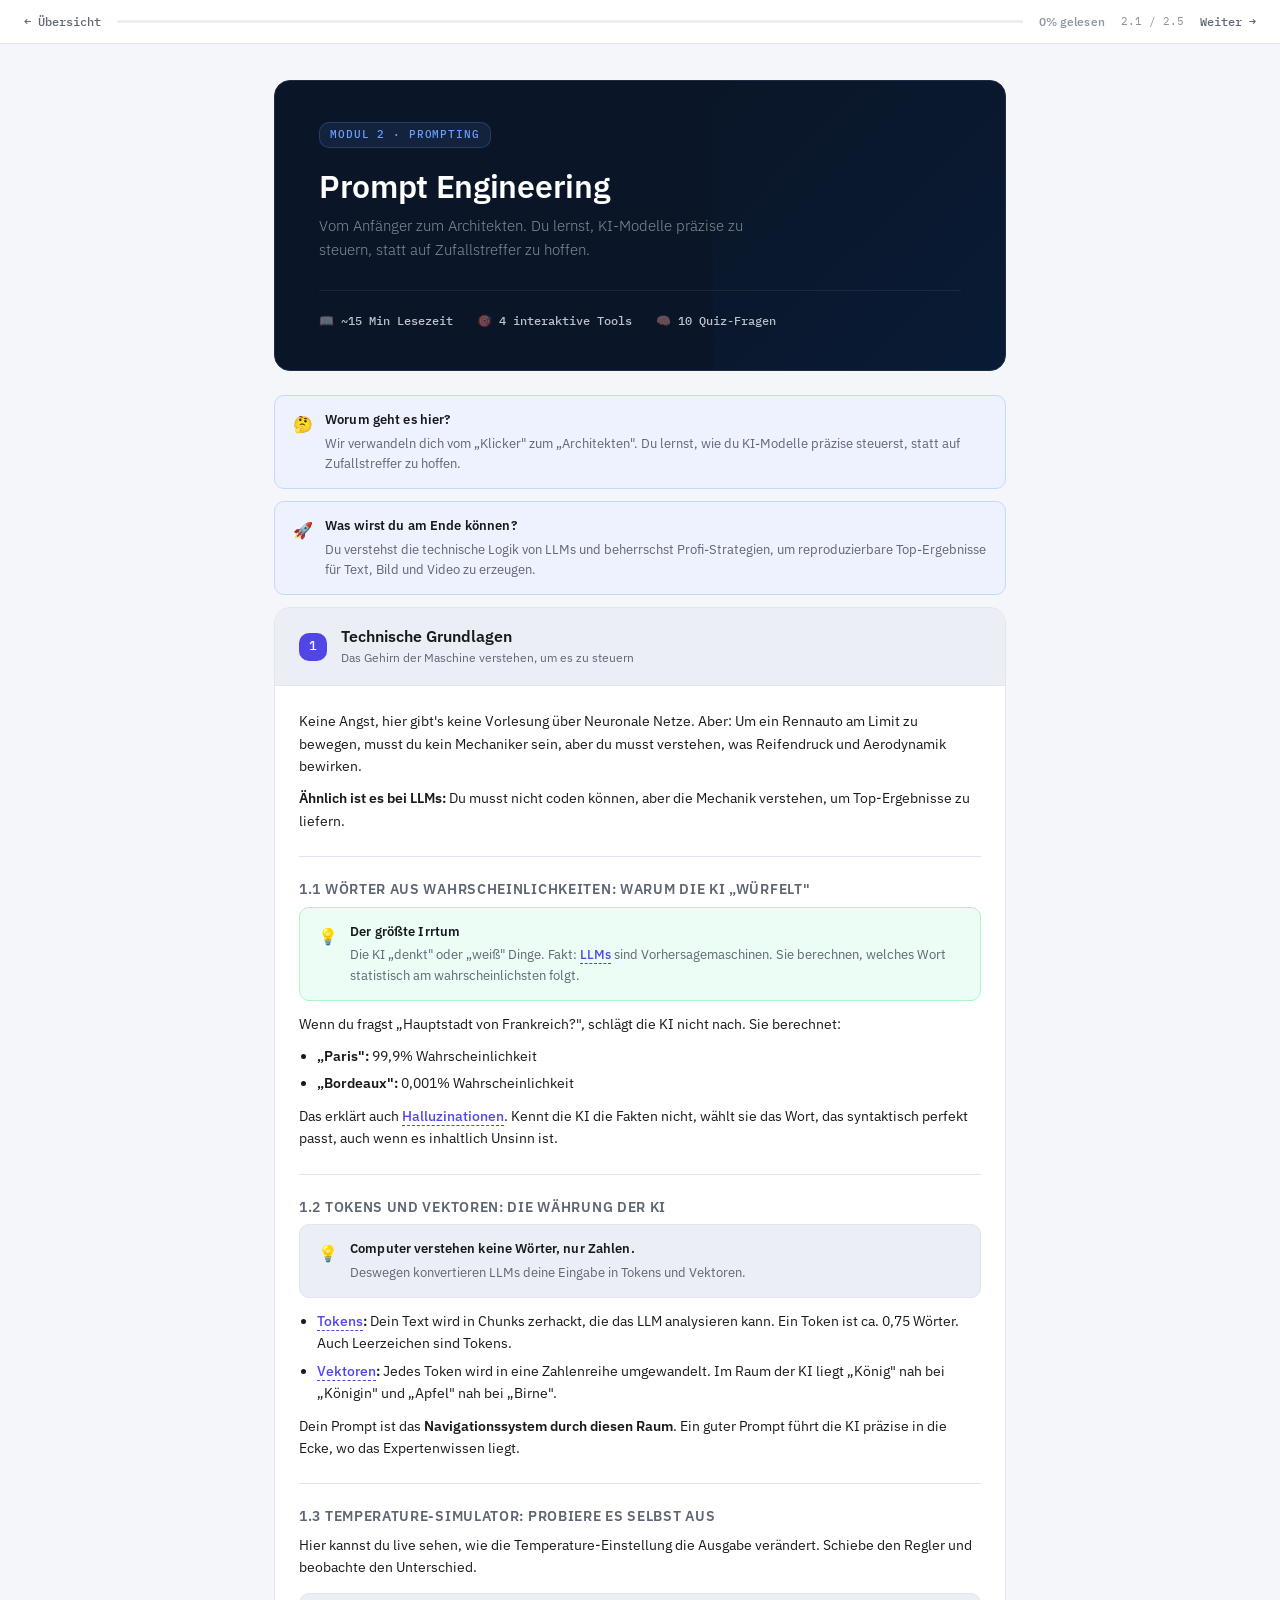
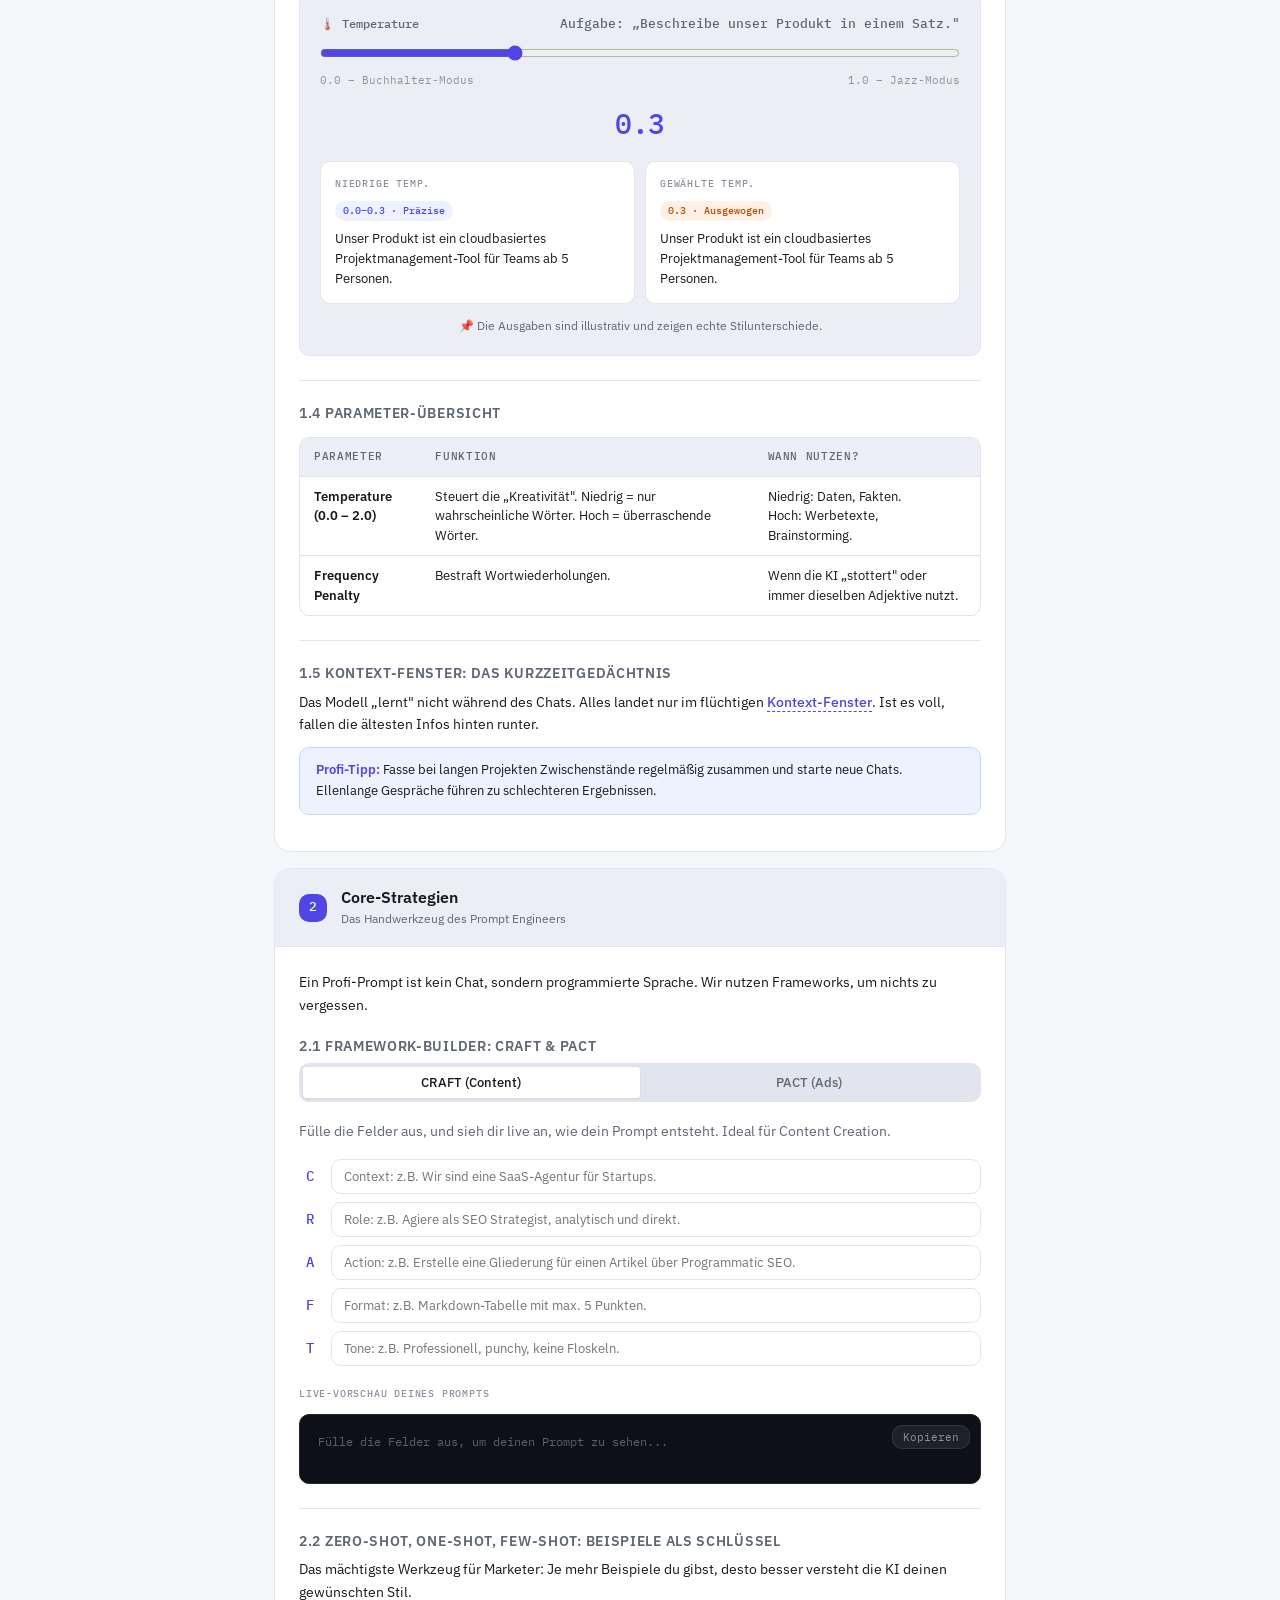
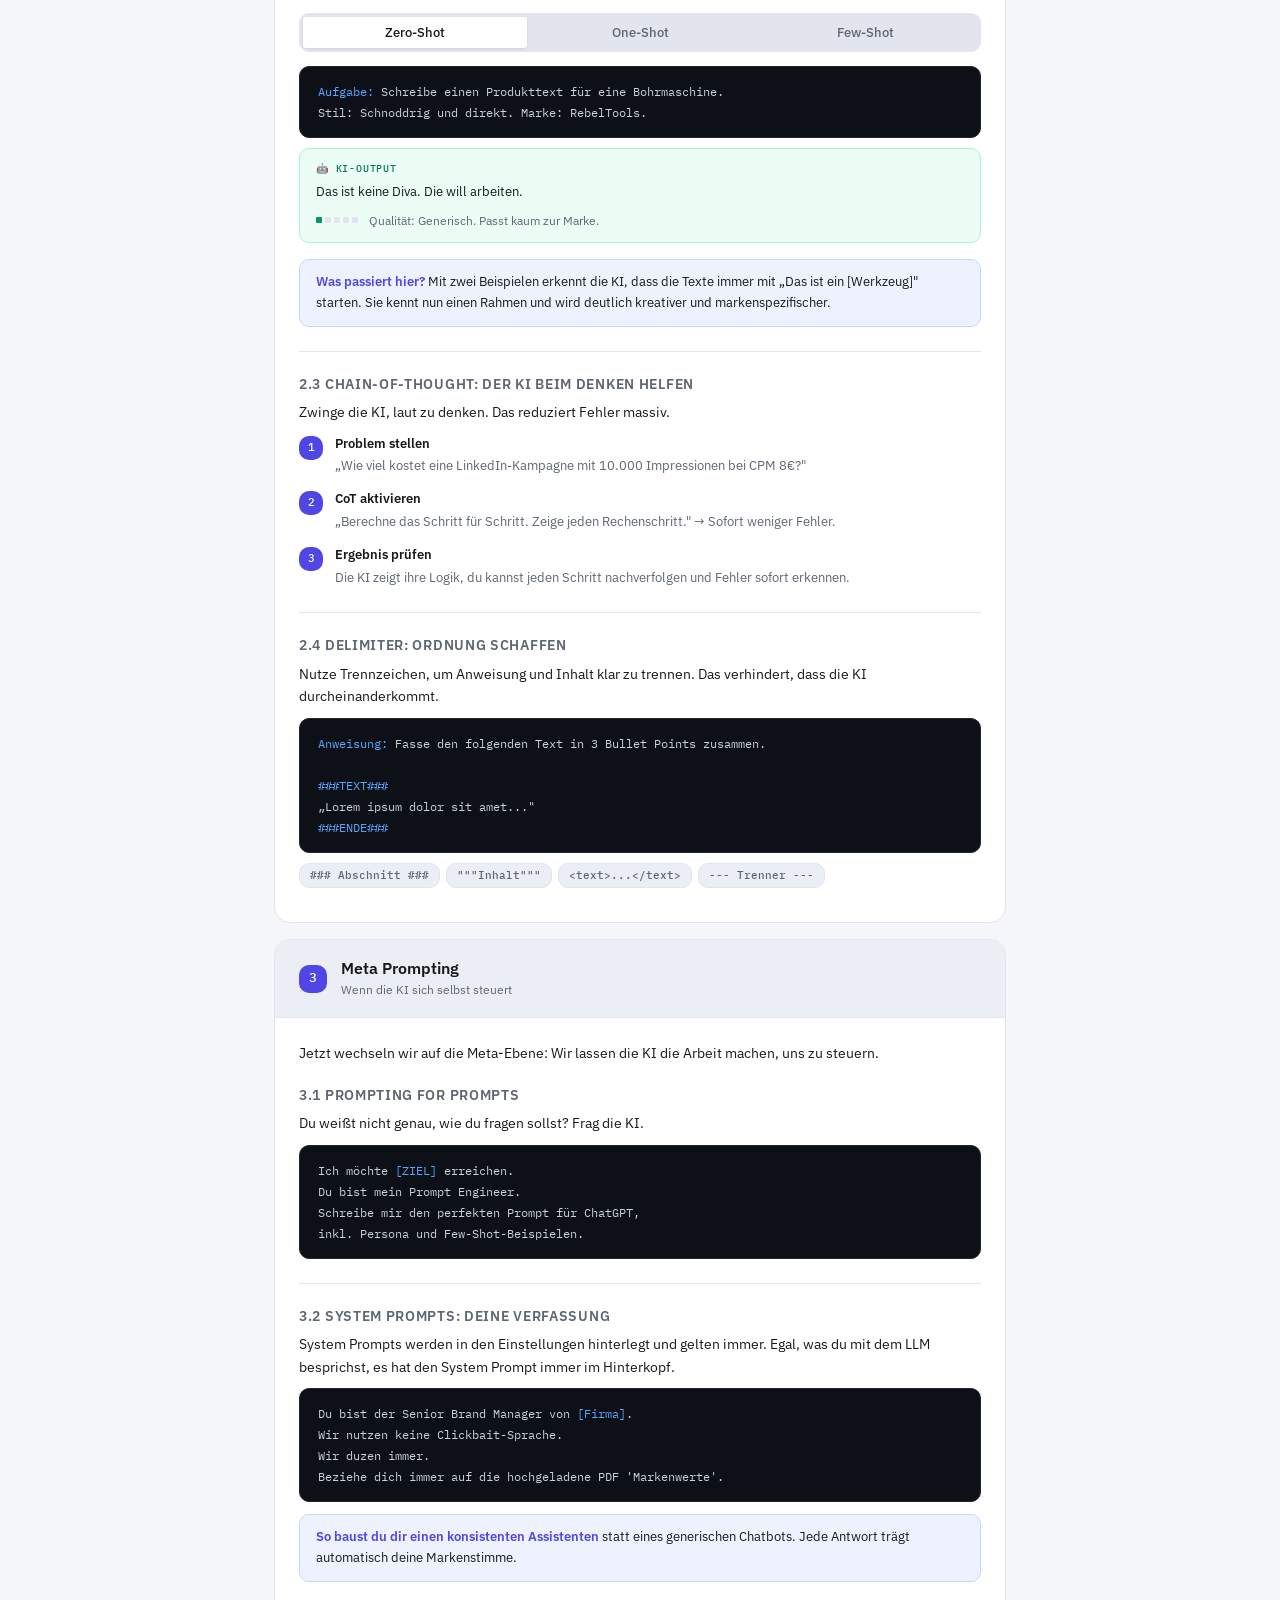
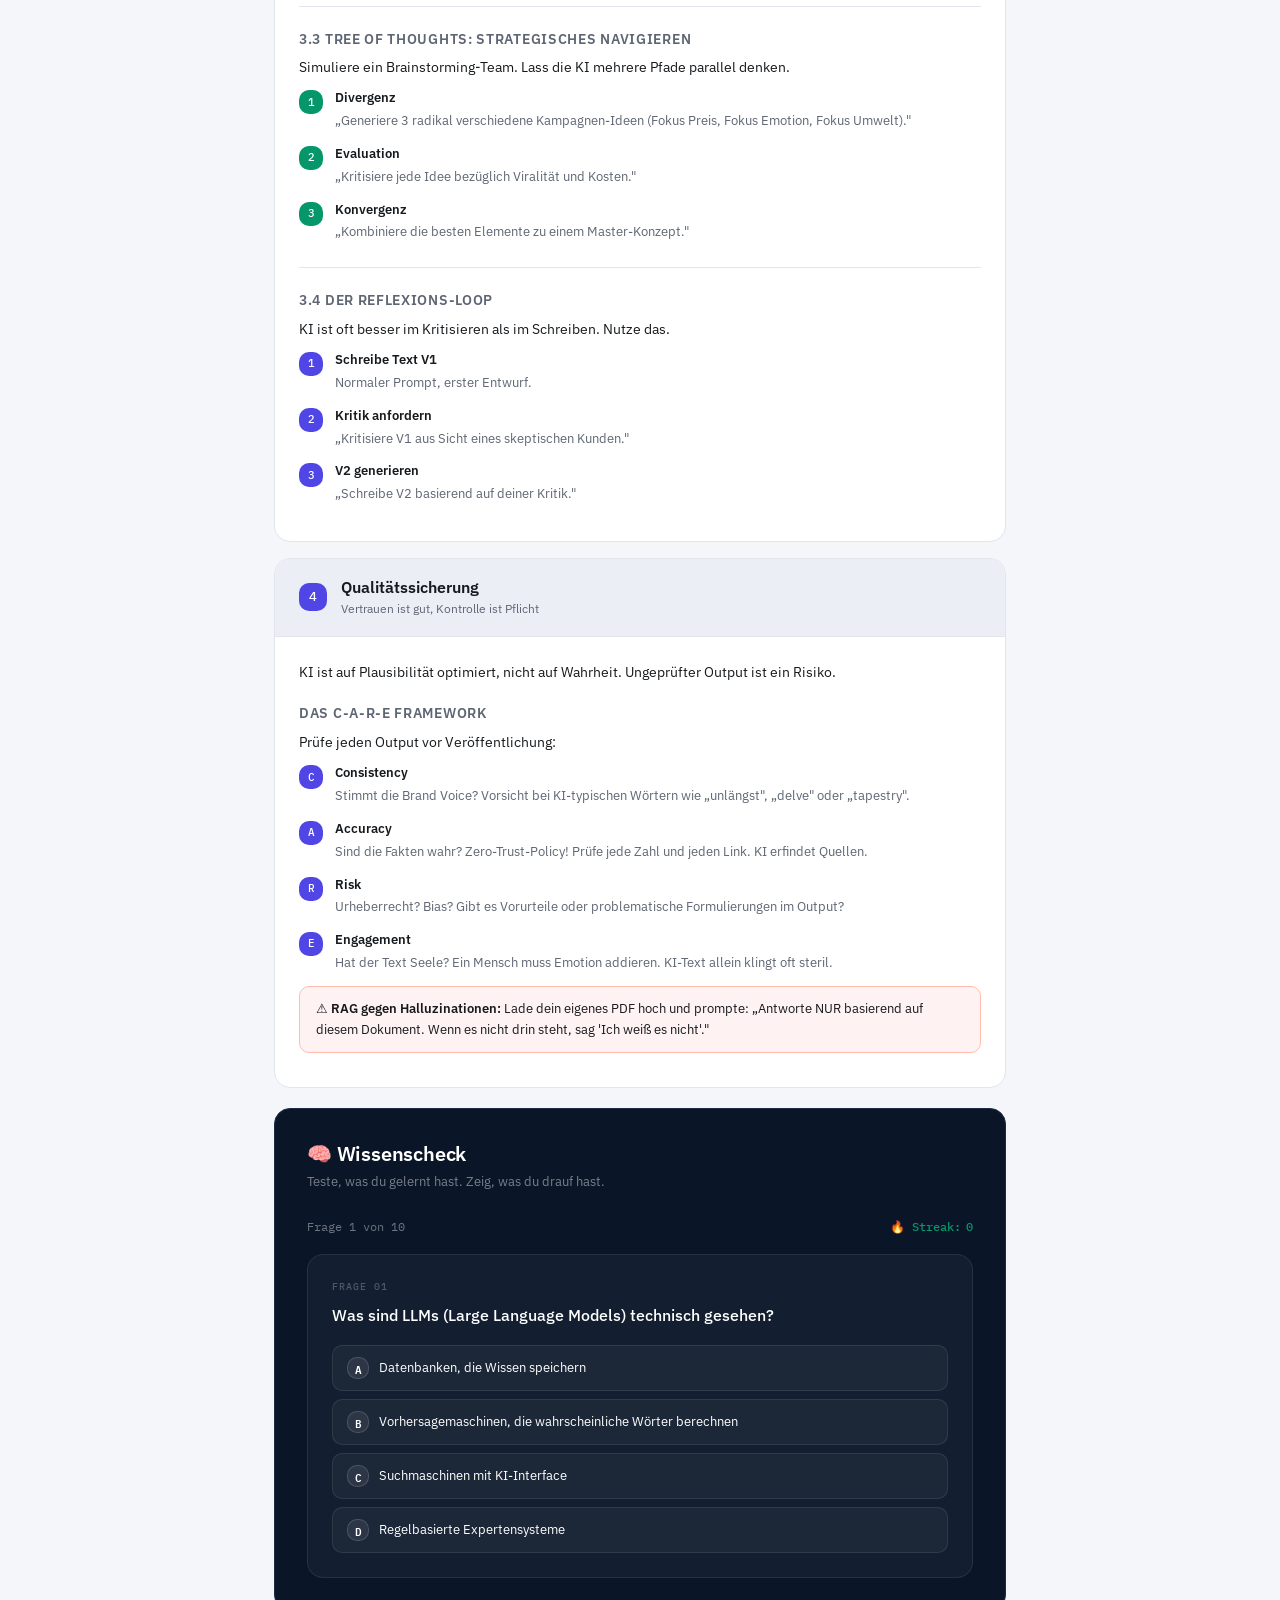
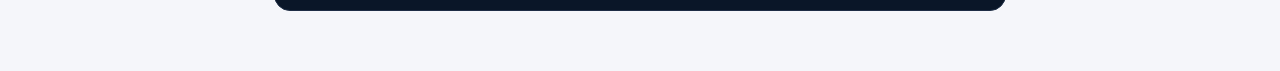
==== commit e33abd96: "Modernize design: bento grid, rounder corners, indigo palette, drop shadows - Colors: corporate blue" ====
--- a/module-2-1.html
+++ b/module-2-1.html
@@ -8,27 +8,27 @@
 <link href="https://fonts.googleapis.com/css2?family=IBM+Plex+Sans:wght@300;400;500;600;700&family=IBM+Plex+Mono:wght@400;500&display=swap" rel="stylesheet">
 <style>
 :root {
-  --bg: #F4F5F7;
+  --bg: #F5F6FA;
   --surface: #FFFFFF;
-  --surface-2: #F0F1F3;
-  --border: #DDE1E7;
-  --border-strong: #C1C7D0;
+  --surface-2: #ECEEF5;
+  --border: #E2E4EE;
+  --border-strong: #C4C8D8;
   --text: #161A1D;
   --text-muted: #5E6673;
   --text-subtle: #8C939E;
-  --accent: #0052CC;
-  --accent-light: #E8F0FE;
-  --accent-hover: #0747A6;
-  --accent-2: #00875A;
-  --accent-2-light: #E3FCEF;
-  --green: #006644;
-  --green-light: #E3FCEF;
-  --red: #BF2600;
-  --red-light: #FFEBE6;
-  --radius: 4px;
-  --radius-lg: 6px;
-  --shadow: 0 1px 3px rgba(0,0,0,0.08), 0 0 0 1px rgba(0,0,0,0.04);
-  --shadow-lg: 0 4px 16px rgba(0,0,0,0.10), 0 0 0 1px rgba(0,0,0,0.04);
+  --accent: #4F46E5;
+  --accent-light: #EEF2FF;
+  --accent-hover: #4338CA;
+  --accent-2: #059669;
+  --accent-2-light: #ECFDF5;
+  --green: #047857;
+  --green-light: #ECFDF5;
+  --red: #DC2626;
+  --red-light: #FEF2F2;
+  --radius: 10px;
+  --radius-lg: 16px;
+  --shadow: 0 4px 16px rgba(0,0,0,0.07), 0 1px 4px rgba(0,0,0,0.04);
+  --shadow-lg: 0 20px 48px rgba(0,0,0,0.10), 0 4px 12px rgba(0,0,0,0.05);
 }
 
 * { box-sizing: border-box; margin: 0; padding: 0; }
@@ -1323,6 +1323,25 @@
 }
 
 renderQuestion();
+
+// ─── TOOLTIP EDGE DETECTION ─────────────────
+document.querySelectorAll('.tooltip-word').forEach(function(el) {
+  var popup = el.querySelector('.tooltip-popup');
+  if (!popup) return;
+  el.addEventListener('mouseenter', function() {
+    setTimeout(function() {
+      popup.style.transform = 'translateX(-50%)';
+      var rect = popup.getBoundingClientRect();
+      var vw = window.innerWidth || document.documentElement.clientWidth;
+      if (rect.left < 8) {
+        popup.style.transform = 'translateX(calc(-50% + ' + Math.ceil(8 - rect.left) + 'px))';
+      } else if (rect.right > vw - 8) {
+        popup.style.transform = 'translateX(calc(-50% - ' + Math.ceil(rect.right - vw + 8) + 'px))';
+      }
+    }, 0);
+  });
+  el.addEventListener('mouseleave', function() { popup.style.transform = ''; });
+});
 </script>
 </body>
 </html>
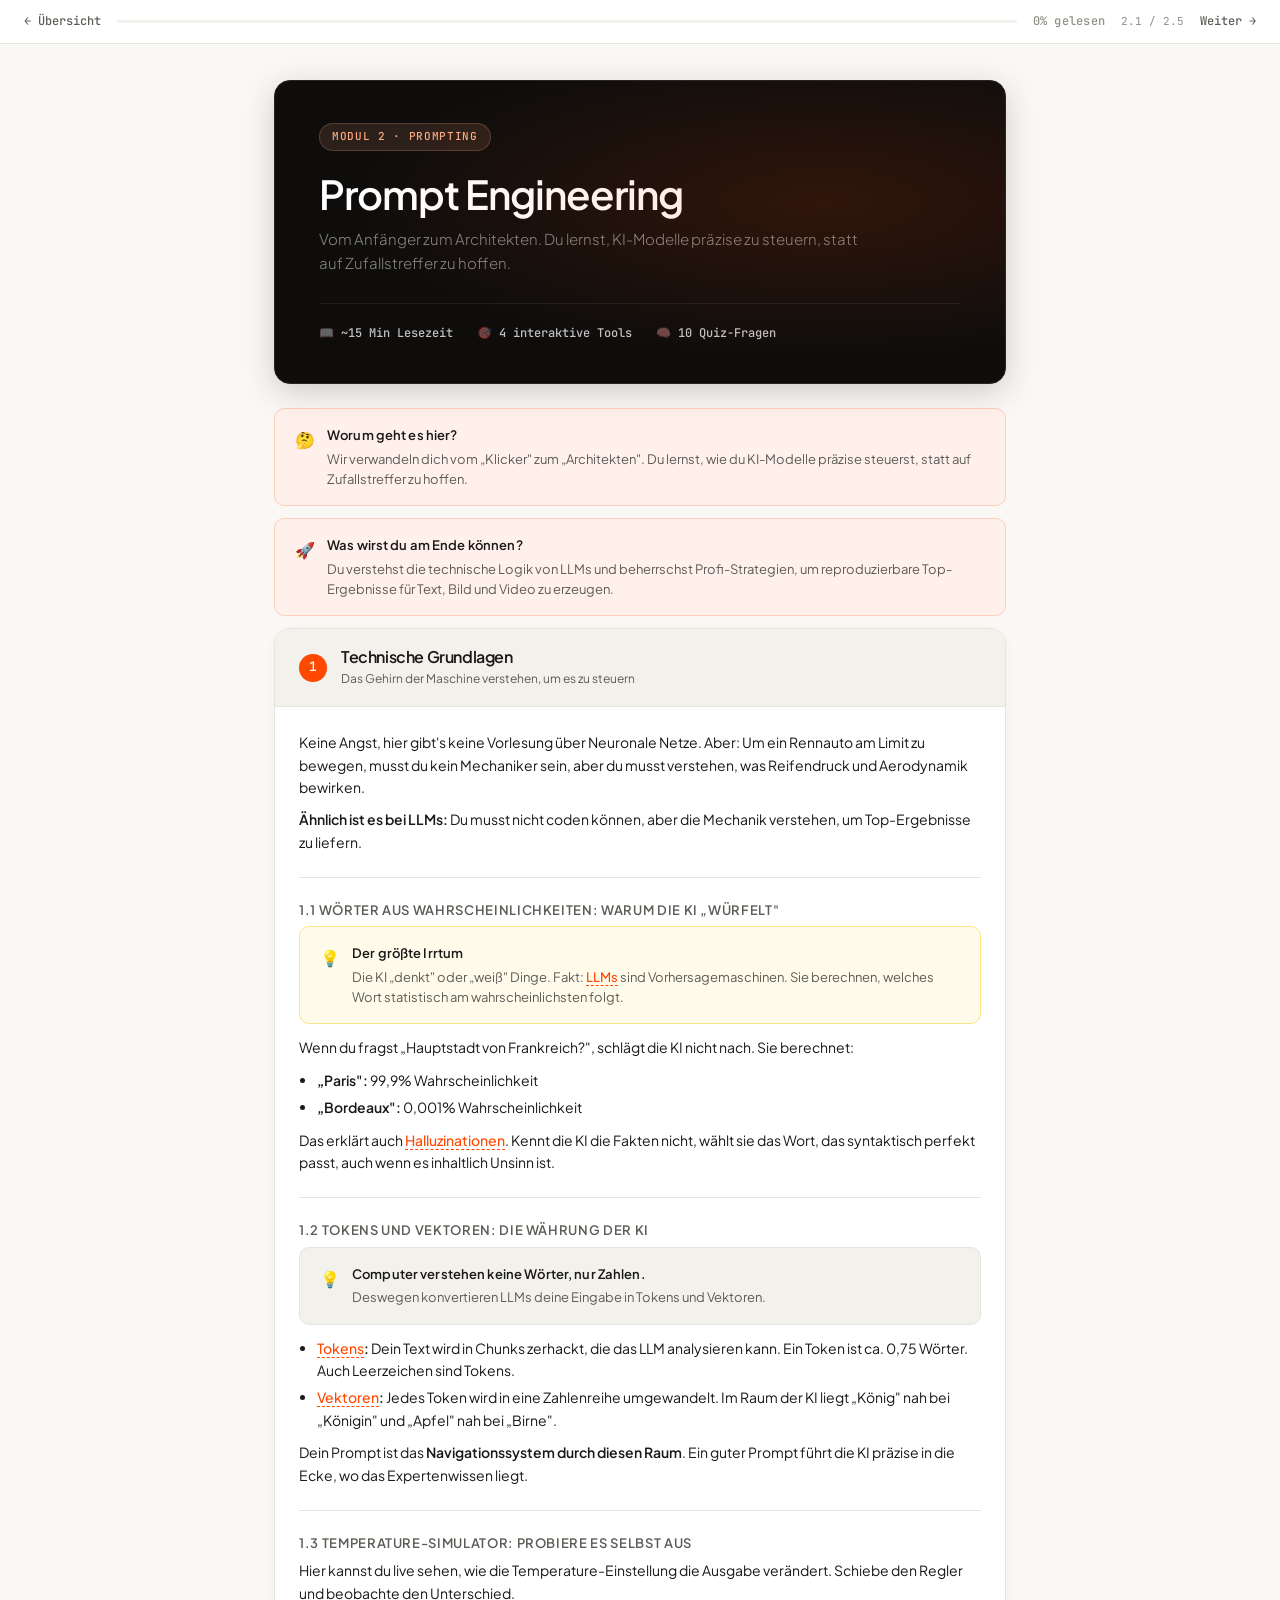
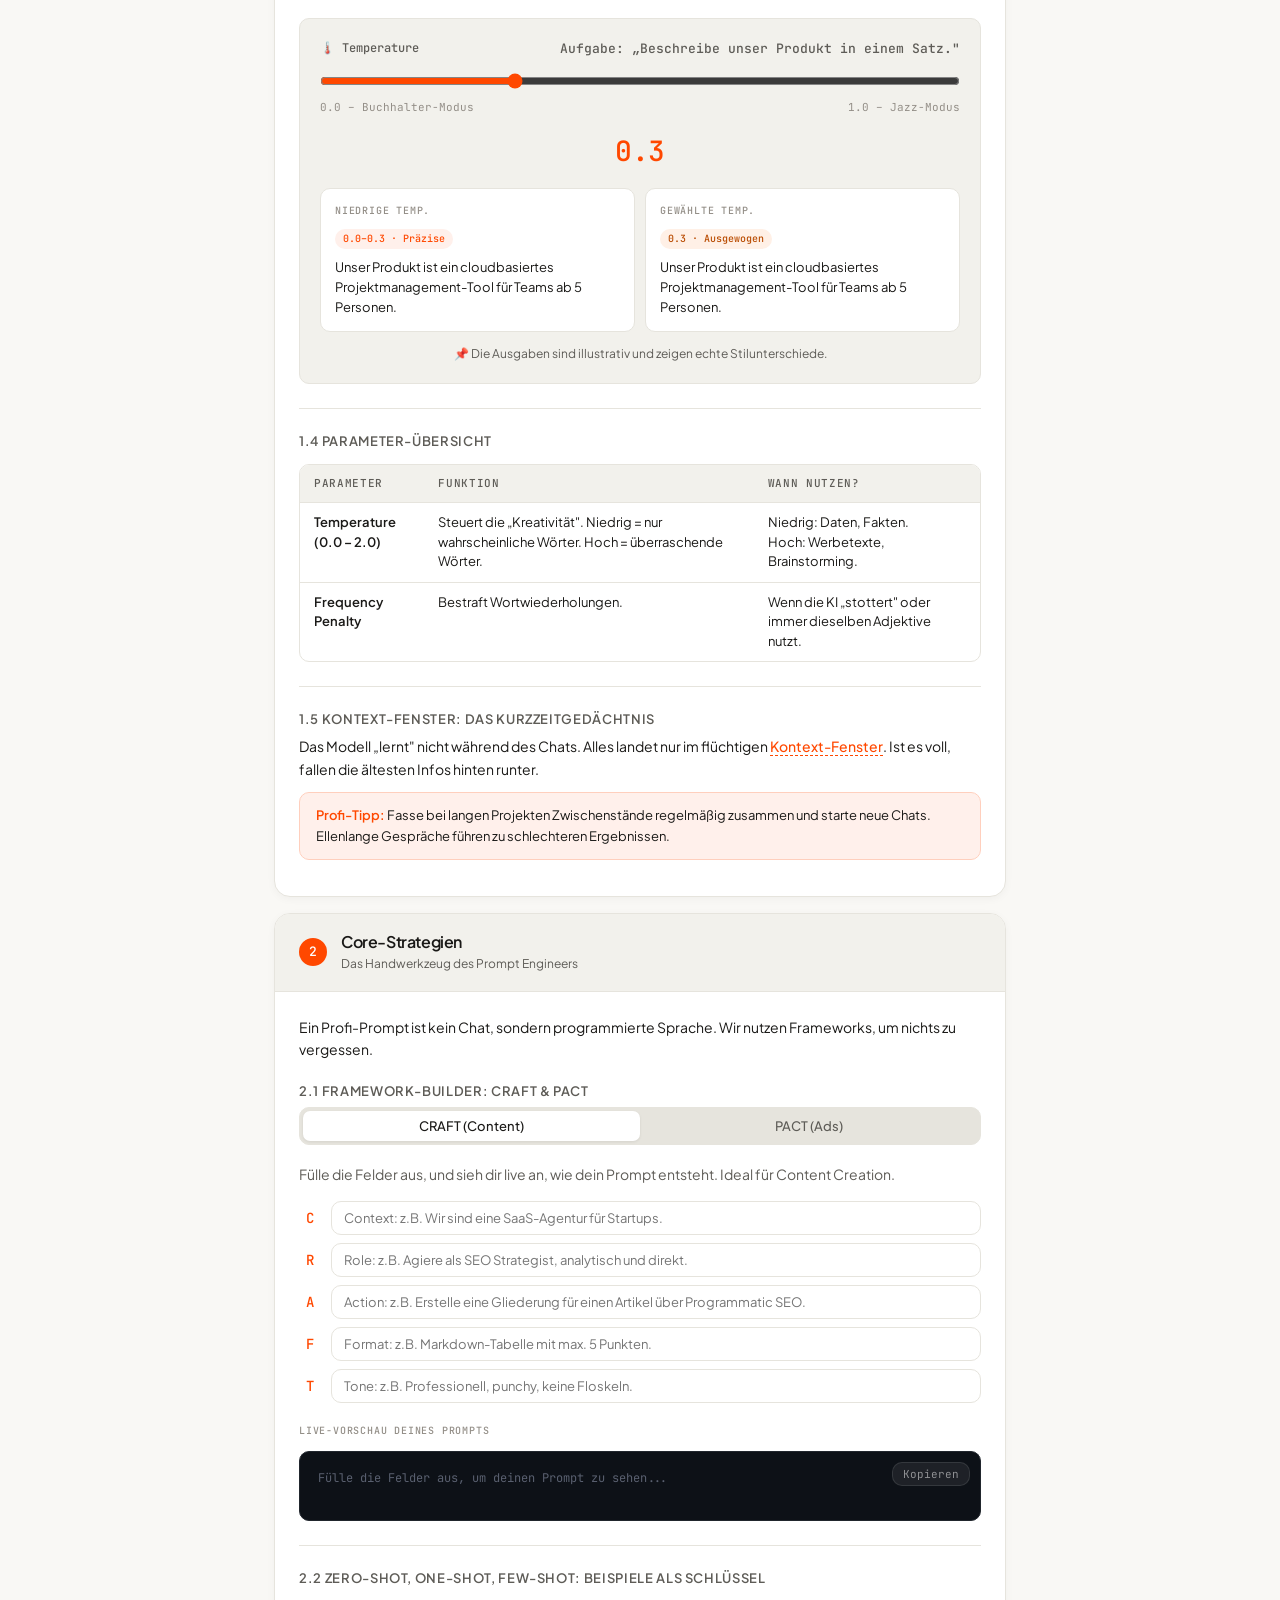
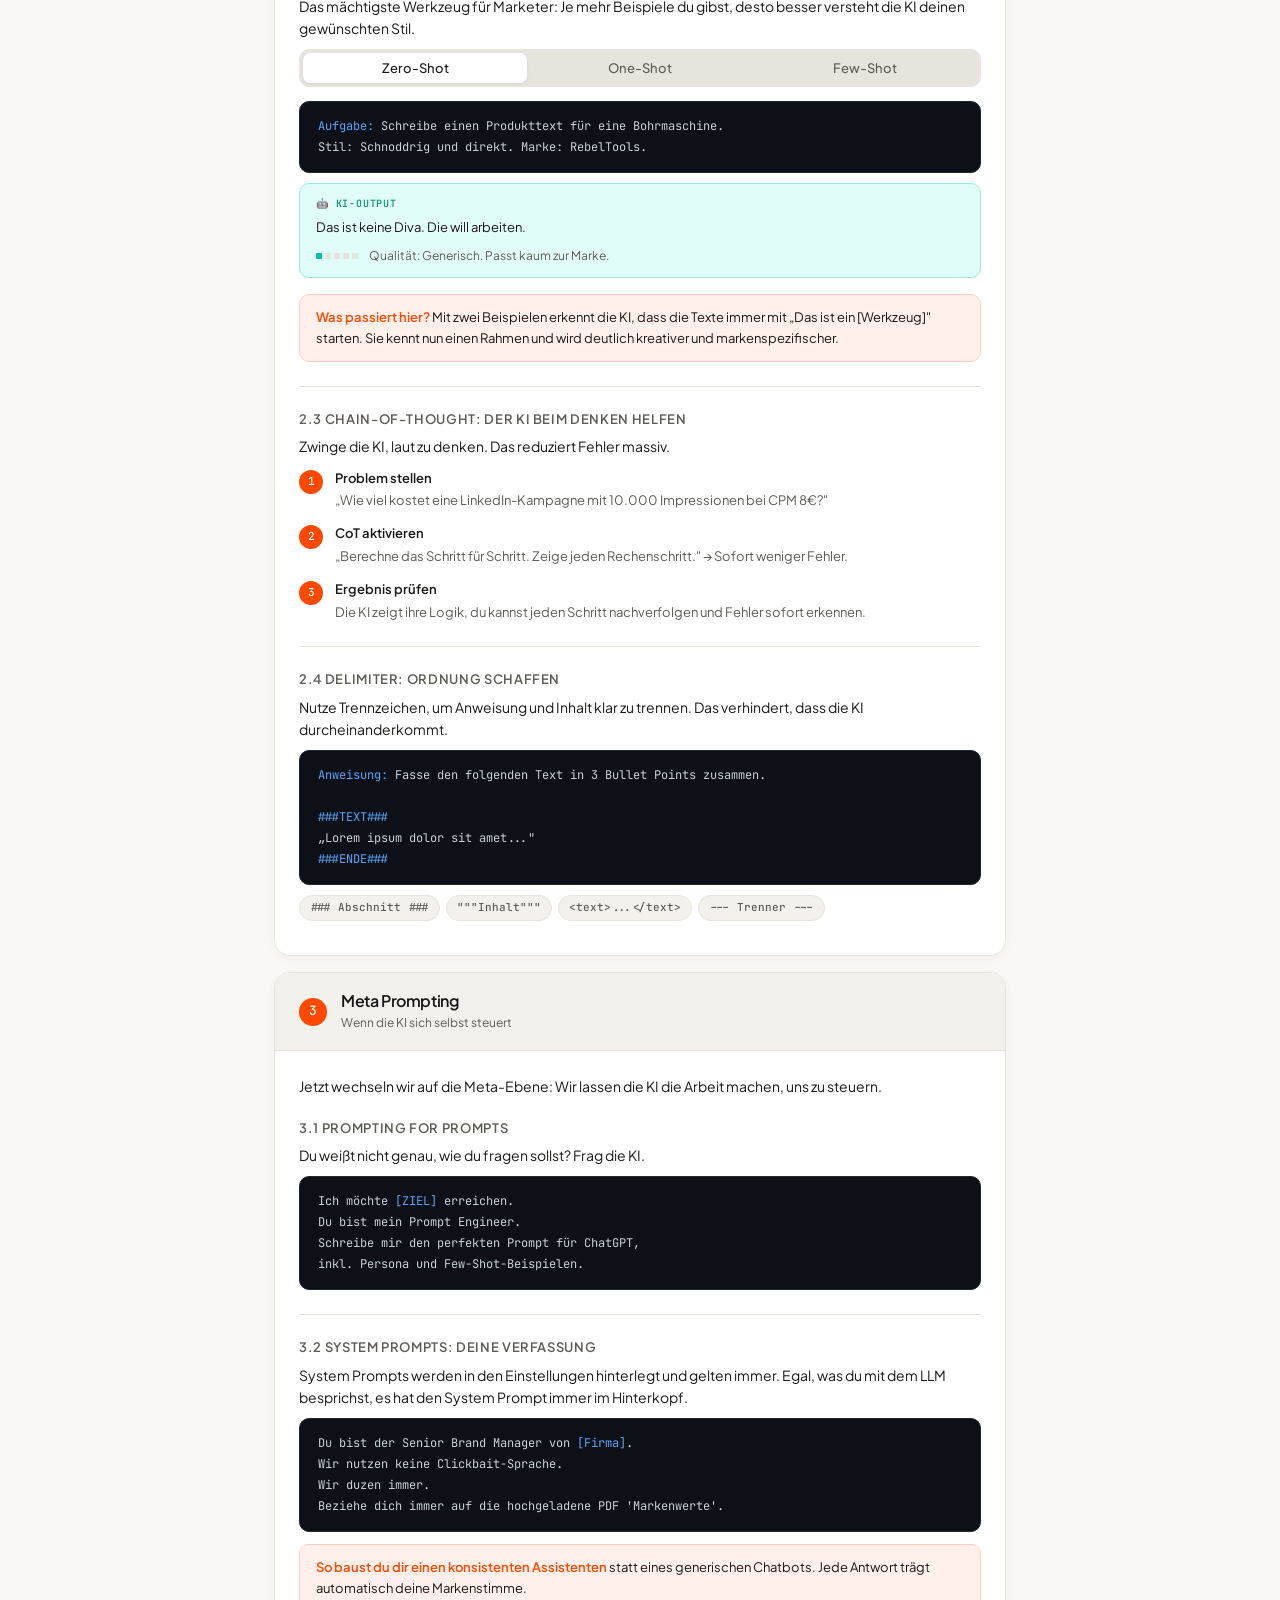
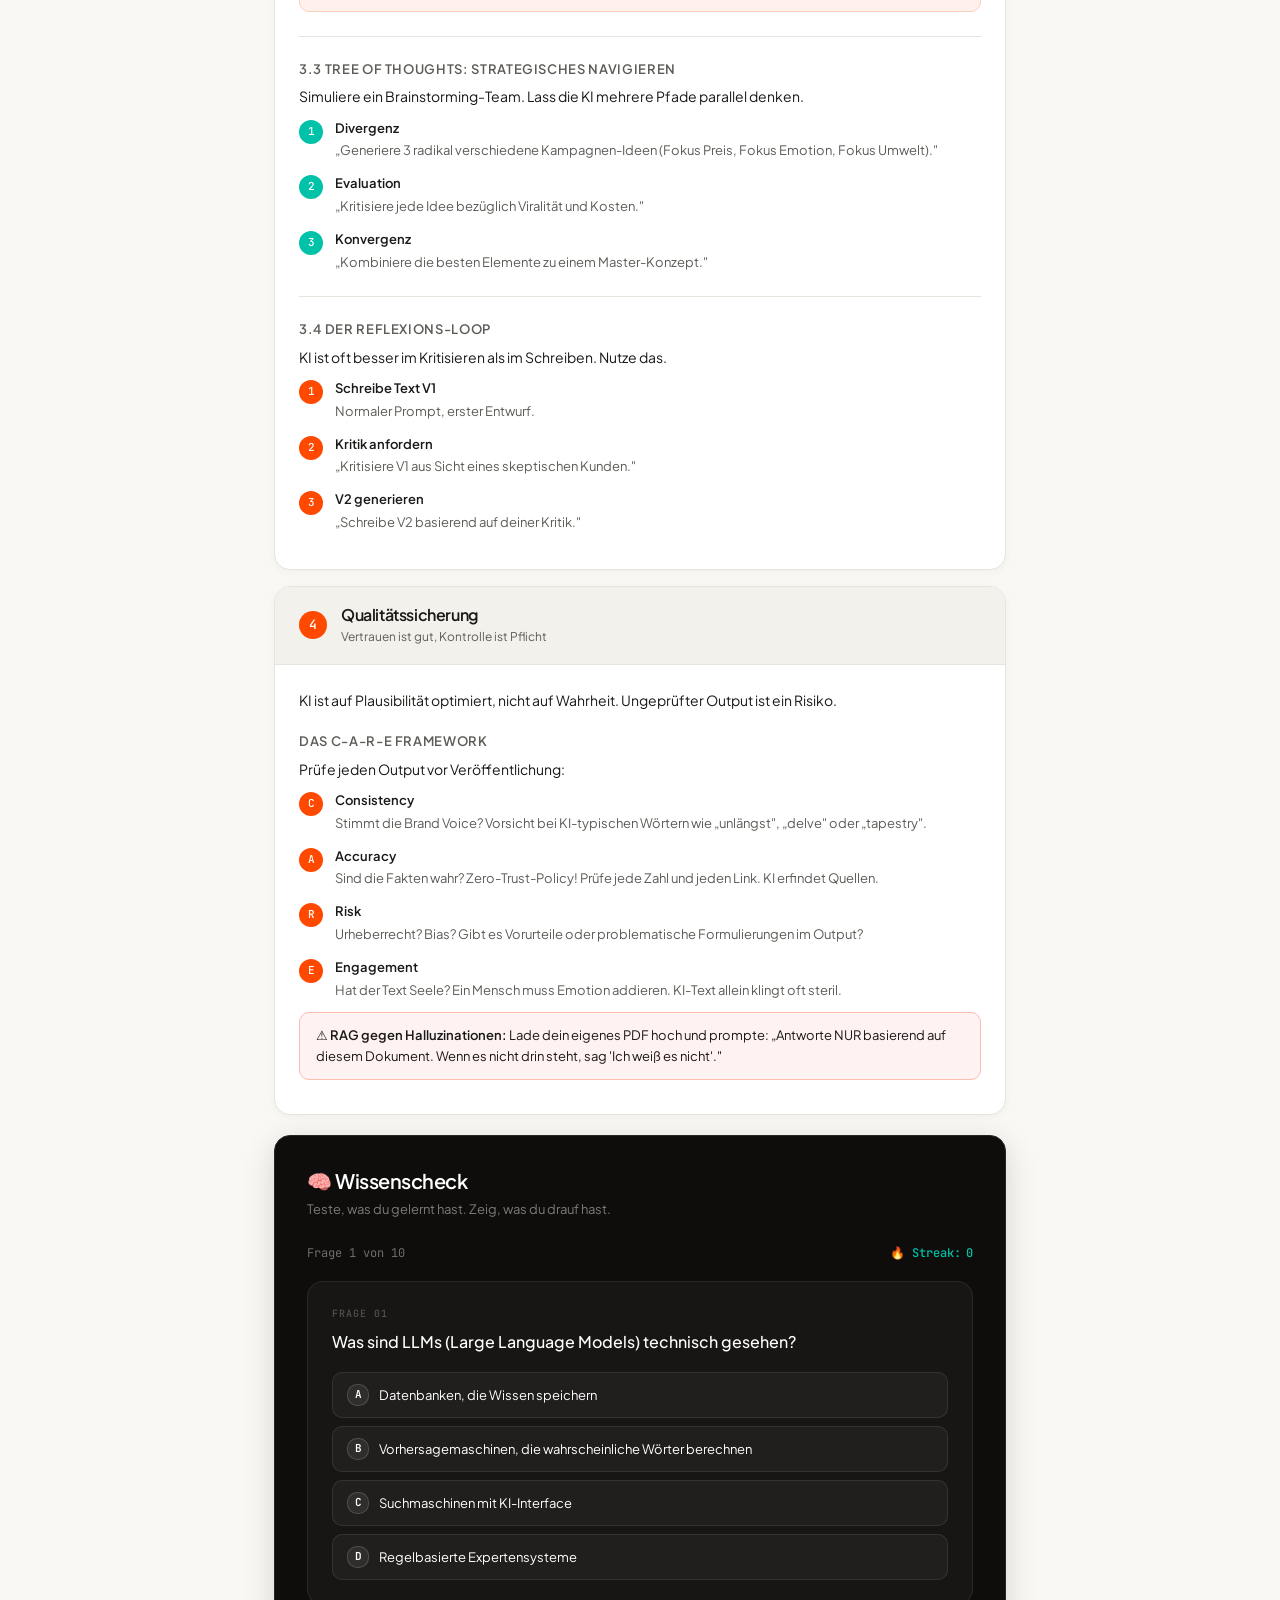
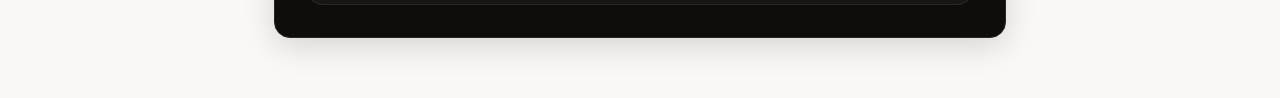
==== commit 885a175c: "Full design overhaul: new fonts, orange/teal palette, CSS consolidation - Replace IBM Plex Sans/Mono" ====
--- a/module-2-1.html
+++ b/module-2-1.html
@@ -5,189 +5,9 @@
 <meta name="viewport" content="width=device-width, initial-scale=1.0">
 <title>Modul 2: Prompt Engineering</title>
 <link rel="preconnect" href="https://fonts.googleapis.com">
-<link href="https://fonts.googleapis.com/css2?family=IBM+Plex+Sans:wght@300;400;500;600;700&family=IBM+Plex+Mono:wght@400;500&display=swap" rel="stylesheet">
+<link href="https://fonts.googleapis.com/css2?family=Plus+Jakarta+Sans:ital,wght@0,300;0,400;0,500;0,600;0,700;0,800;1,400&family=JetBrains+Mono:wght@400;500&display=swap" rel="stylesheet">
+<link rel="stylesheet" href="shared.css">
 <style>
-:root {
-  --bg: #F5F6FA;
-  --surface: #FFFFFF;
-  --surface-2: #ECEEF5;
-  --border: #E2E4EE;
-  --border-strong: #C4C8D8;
-  --text: #161A1D;
-  --text-muted: #5E6673;
-  --text-subtle: #8C939E;
-  --accent: #4F46E5;
-  --accent-light: #EEF2FF;
-  --accent-hover: #4338CA;
-  --accent-2: #059669;
-  --accent-2-light: #ECFDF5;
-  --green: #047857;
-  --green-light: #ECFDF5;
-  --red: #DC2626;
-  --red-light: #FEF2F2;
-  --radius: 10px;
-  --radius-lg: 16px;
-  --shadow: 0 4px 16px rgba(0,0,0,0.07), 0 1px 4px rgba(0,0,0,0.04);
-  --shadow-lg: 0 20px 48px rgba(0,0,0,0.10), 0 4px 12px rgba(0,0,0,0.05);
-}
-
-* { box-sizing: border-box; margin: 0; padding: 0; }
-
-body {
-  font-family: 'IBM Plex Sans', sans-serif;
-  background: var(--bg);
-  color: var(--text);
-  font-size: 15px;
-  line-height: 1.6;
-}
-
-h1, h2, h3, h4 { font-family: 'IBM Plex Sans', sans-serif; font-weight: 600; line-height: 1.25; }
-
-/* ─── PROGRESS BAR ─── */
-#progress-bar-wrap {
-  position: fixed; top: 0; left: 0; right: 0; z-index: 100;
-  background: var(--surface);
-  border-bottom: 1px solid var(--border);
-  padding: 0 24px;
-  height: 44px;
-  display: flex; align-items: center; gap: 16px;
-}
-#progress-bar-track {
-  flex: 1; height: 3px; background: var(--surface-2); overflow: hidden;
-}
-#progress-bar-fill {
-  height: 100%; background: var(--accent);
-  width: 0%; transition: width 0.4s ease;
-}
-#progress-label { font-size: 12px; color: var(--text-subtle); font-weight: 500; white-space: nowrap; letter-spacing: 0.02em; }
-
-/* ─── LAYOUT ─── */
-.container { max-width: 780px; margin: 0 auto; padding: 80px 24px 60px; }
-
-/* ─── HERO ─── */
-.hero {
-  background: #0A1628;
-  color: white;
-  border-radius: var(--radius-lg);
-  padding: 40px 44px;
-  margin-bottom: 24px;
-  position: relative;
-  overflow: hidden;
-  border: 1px solid #1E2D45;
-}
-.hero::before {
-  content: '';
-  position: absolute; top: 0; right: 0; bottom: 0;
-  width: 40%;
-  background: linear-gradient(135deg, transparent, rgba(0,82,204,0.08));
-  pointer-events: none;
-}
-.module-tag {
-  display: inline-flex; align-items: center; gap: 6px;
-  font-size: 11px; font-weight: 500; letter-spacing: 0.08em; text-transform: uppercase;
-  color: #6B9FFF; background: rgba(107,159,255,0.1);
-  border: 1px solid rgba(107,159,255,0.2);
-  padding: 3px 10px; border-radius: var(--radius); margin-bottom: 18px;
-  font-family: 'IBM Plex Mono', monospace;
-}
-.hero h1 { font-size: clamp(22px, 3vw, 32px); font-weight: 600; margin-bottom: 8px; letter-spacing: -0.01em; }
-.hero p { color: rgba(255,255,255,0.5); font-size: 15px; max-width: 480px; font-weight: 300; }
-.hero-meta {
-  display: flex; gap: 24px; margin-top: 28px; flex-wrap: wrap;
-  padding-top: 20px; border-top: 1px solid rgba(255,255,255,0.07);
-}
-.hero-meta-item {
-  display: flex; align-items: center; gap: 7px;
-  font-size: 12px; color: rgba(255,255,255,0.4);
-  font-family: 'IBM Plex Mono', monospace;
-}
-.hero-meta-item span { color: rgba(255,255,255,0.75); font-weight: 500; }
-
-/* ─── CALLOUTS ─── */
-.callout {
-  border-radius: var(--radius);
-  padding: 14px 18px;
-  margin-bottom: 12px;
-  display: flex; gap: 12px; align-items: flex-start;
-}
-.callout.blue { background: var(--accent-light); border: 1px solid #C0D9FF; }
-.callout.yellow { background: var(--accent-2-light); border: 1px solid #ABF5D1; }
-.callout.gray { background: var(--surface-2); border: 1px solid var(--border); }
-.callout-icon { font-size: 16px; flex-shrink: 0; margin-top: 2px; }
-.callout-text strong { display: block; font-size: 13px; font-weight: 600; margin-bottom: 3px; letter-spacing: 0.01em; }
-.callout-text p { font-size: 13px; color: var(--text-muted); line-height: 1.55; }
-
-/* ─── SECTION ─── */
-.section {
-  background: var(--surface);
-  border: 1px solid var(--border);
-  border-radius: var(--radius-lg);
-  margin-bottom: 16px;
-  overflow: hidden;
-}
-.section-header {
-  padding: 18px 24px;
-  border-bottom: 1px solid var(--border);
-  display: flex; align-items: center; gap: 14px;
-  background: var(--surface-2);
-}
-.section-num {
-  width: 28px; height: 28px; border-radius: var(--radius);
-  background: var(--accent); color: white;
-  font-family: 'IBM Plex Mono', monospace; font-weight: 500; font-size: 13px;
-  display: flex; align-items: center; justify-content: center;
-  flex-shrink: 0;
-}
-.section-header h2 { font-size: 16px; font-weight: 600; margin-bottom: 2px; }
-.section-header p { font-size: 12px; color: var(--text-muted); }
-.section-body { padding: 24px; }
-
-/* ─── TYPOGRAPHY ─── */
-h3 { font-size: 14px; font-weight: 600; margin: 22px 0 8px; text-transform: uppercase; letter-spacing: 0.05em; color: var(--text-muted); }
-h3:first-child { margin-top: 0; }
-p { color: var(--text); margin-bottom: 10px; font-size: 14px; }
-p:last-child { margin-bottom: 0; }
-ul { padding-left: 18px; margin-bottom: 10px; }
-li { margin-bottom: 5px; color: var(--text); font-size: 14px; }
-strong { font-weight: 600; }
-
-/* ─── TOOLTIP ─── */
-.tooltip-word {
-  border-bottom: 1px dashed var(--accent);
-  cursor: help; color: var(--accent);
-  position: relative; font-weight: 500;
-}
-.tooltip-popup {
-  display: none;
-  position: absolute; bottom: calc(100% + 6px); left: 50%;
-  transform: translateX(-50%);
-  background: #0A1628; color: rgba(255,255,255,0.85);
-  font-size: 12px; line-height: 1.55;
-  padding: 9px 13px; border-radius: var(--radius);
-  width: 230px; z-index: 200;
-  box-shadow: var(--shadow-lg);
-  border: 1px solid #1E2D45;
-  font-family: 'IBM Plex Sans', sans-serif;
-}
-.tooltip-popup::after {
-  content: '';
-  position: absolute; top: 100%; left: 50%;
-  transform: translateX(-50%);
-  border: 5px solid transparent;
-  border-top-color: #0A1628;
-}
-.tooltip-word:hover .tooltip-popup { display: block; }
-
-/* ─── TABLE ─── */
-.table-wrap { overflow-x: auto; border-radius: var(--radius); border: 1px solid var(--border); margin: 14px 0; }
-table { width: 100%; border-collapse: collapse; font-size: 13px; }
-th { background: var(--surface-2); font-family: 'IBM Plex Mono', monospace; font-size: 11px; letter-spacing: 0.06em; text-transform: uppercase; padding: 10px 14px; text-align: left; font-weight: 500; color: var(--text-muted); border-bottom: 1px solid var(--border); }
-td { padding: 10px 14px; border-top: 1px solid var(--border); vertical-align: top; line-height: 1.5; font-size: 13px; }
-tr:hover td { background: #FAFBFC; }
-
-/* ─── DIVIDER ─── */
-.divider { border: none; border-top: 1px solid var(--border); margin: 24px 0; }
-
 /* ─── TEMPERATURE SIMULATOR ─── */
 .simulator {
   background: var(--surface-2);
@@ -196,15 +16,15 @@
   margin: 14px 0;
   border: 1px solid var(--border);
 }
-.sim-label { font-family: 'IBM Plex Mono', monospace; font-size: 12px; font-weight: 500; margin-bottom: 10px; display: flex; justify-content: space-between; color: var(--text-muted); }
+.sim-label { font-family: 'JetBrains Mono', monospace; font-size: 12px; font-weight: 500; margin-bottom: 10px; display: flex; justify-content: space-between; color: var(--text-muted); }
 .temp-slider { width: 100%; accent-color: var(--accent); cursor: pointer; }
 .temp-display {
   display: flex; justify-content: space-between;
   font-size: 11px; color: var(--text-subtle); margin: 4px 0 12px;
-  font-family: 'IBM Plex Mono', monospace;
+  font-family: 'JetBrains Mono', monospace;
 }
 .temp-value-badge {
-  font-family: 'IBM Plex Mono', monospace; font-size: 28px; font-weight: 500;
+  font-family: 'JetBrains Mono', monospace; font-size: 28px; font-weight: 500;
   color: var(--accent); text-align: center; margin: 6px 0 14px; letter-spacing: -0.02em;
 }
 .sim-outputs { display: grid; grid-template-columns: 1fr 1fr; gap: 10px; }
@@ -220,289 +40,20 @@
 .sim-output-label {
   font-size: 10px; font-weight: 500; letter-spacing: 0.08em; text-transform: uppercase;
   color: var(--text-subtle); margin-bottom: 8px;
-  font-family: 'IBM Plex Mono', monospace;
+  font-family: 'JetBrains Mono', monospace;
 }
 .sim-output .output-text { color: var(--text); line-height: 1.55; font-size: 13px; }
 .sim-mode-tag {
   display: inline-block; font-size: 10px; font-weight: 500;
   padding: 2px 8px; border-radius: var(--radius); margin-bottom: 8px;
-  font-family: 'IBM Plex Mono', monospace;
+  font-family: 'JetBrains Mono', monospace;
 }
 .mode-cold { background: var(--accent-light); color: var(--accent); }
 .mode-hot { background: #FFF0E6; color: #B94B00; }
 
-/* ─── SHOT CARDS ─── */
-.shot-tabs { display: flex; gap: 1px; margin-bottom: 14px; background: var(--border); border-radius: var(--radius); overflow: hidden; border: 1px solid var(--border); padding: 3px; }
-.shot-tab {
-  flex: 1; padding: 7px 14px; border-radius: 3px; font-size: 13px; font-weight: 500;
-  border: none; background: transparent;
-  cursor: pointer; font-family: 'IBM Plex Sans', sans-serif; transition: all 0.15s;
-  color: var(--text-muted);
-}
-.shot-tab.active { background: var(--surface); color: var(--text); box-shadow: 0 1px 3px rgba(0,0,0,0.08); }
-.shot-panel { display: none; }
-.shot-panel.active { display: block; }
-.shot-prompt {
-  background: #0D1117; color: #C9D1D9;
-  border-radius: var(--radius); padding: 14px 18px;
-  font-family: 'IBM Plex Mono', monospace; font-size: 12px; line-height: 1.75;
-  margin-bottom: 10px; border: 1px solid #21262D;
-}
-.shot-prompt .prompt-keyword { color: #58A6FF; }
-.shot-result {
-  background: var(--green-light);
-  border: 1px solid #A7F3D0;
-  border-radius: var(--radius); padding: 12px 16px;
-  font-size: 13px;
-}
-.shot-result-label {
-  font-size: 10px; font-weight: 500; color: var(--green); text-transform: uppercase;
-  letter-spacing: 0.08em; margin-bottom: 5px;
-  font-family: 'IBM Plex Mono', monospace;
-}
-.shot-quality {
-  display: flex; gap: 3px; margin-top: 8px; align-items: center;
-}
-.quality-dot {
-  width: 6px; height: 6px; border-radius: 1px; background: var(--border);
-}
-.quality-dot.filled { background: var(--accent-2); }
-
-/* ─── CRAFT BUILDER ─── */
-.craft-builder { display: grid; gap: 8px; }
-.craft-row { display: grid; grid-template-columns: 22px 1fr; gap: 10px; align-items: center; }
-.craft-letter {
-  font-family: 'IBM Plex Mono', monospace; font-weight: 500; font-size: 14px;
-  color: var(--accent); text-align: center;
-}
-.craft-input {
-  width: 100%;
-  padding: 8px 12px;
-  border: 1px solid var(--border);
-  border-radius: var(--radius);
-  font-family: 'IBM Plex Sans', sans-serif;
-  font-size: 13px;
-  background: var(--surface);
-  transition: border-color 0.15s, box-shadow 0.15s;
-  outline: none;
-  color: var(--text);
-}
-.craft-input:focus { border-color: var(--accent); box-shadow: 0 0 0 2px rgba(0,82,204,0.12); }
-.craft-preview {
-  margin-top: 12px;
-  background: #0D1117;
-  border-radius: var(--radius);
-  padding: 16px 18px;
-  font-family: 'IBM Plex Mono', monospace;
-  font-size: 12px;
-  line-height: 1.8;
-  color: #C9D1D9;
-  min-height: 70px;
-  position: relative;
-  border: 1px solid #21262D;
-}
-.craft-preview-label {
-  font-family: 'IBM Plex Mono', monospace;
-  font-size: 10px; font-weight: 500; letter-spacing: 0.08em; text-transform: uppercase;
-  color: var(--text-subtle); margin-bottom: 8px;
-}
-.craft-preview .c-label { color: #58A6FF; }
-.copy-btn {
-  position: absolute; top: 10px; right: 10px;
-  background: rgba(255,255,255,0.07); color: rgba(255,255,255,0.5);
-  border: 1px solid rgba(255,255,255,0.1); border-radius: var(--radius); padding: 4px 10px;
-  font-size: 11px; cursor: pointer; transition: all 0.15s;
-  font-family: 'IBM Plex Mono', monospace;
-}
-.copy-btn:hover { background: rgba(255,255,255,0.12); color: rgba(255,255,255,0.85); }
-
-/* ─── PACT BUILDER ─── */
-.pact-builder { display: grid; gap: 8px; }
-.pact-row { display: grid; grid-template-columns: 22px 1fr; gap: 10px; align-items: center; }
-.pact-letter {
-  font-family: 'IBM Plex Mono', monospace; font-weight: 500; font-size: 14px;
-  color: var(--accent-2); text-align: center;
-}
-.builder-tabs { display: flex; gap: 1px; margin-bottom: 18px; background: var(--border); border-radius: var(--radius); overflow: hidden; border: 1px solid var(--border); padding: 3px; }
-.builder-tab {
-  flex: 1; padding: 7px 14px; border-radius: 3px; font-size: 13px; font-weight: 500;
-  border: none; background: transparent;
-  cursor: pointer; font-family: 'IBM Plex Sans', sans-serif; transition: all 0.15s;
-  color: var(--text-muted); text-align: center;
-}
-.builder-tab.active { background: var(--surface); color: var(--text); box-shadow: 0 1px 3px rgba(0,0,0,0.08); }
-.builder-panel { display: none; }
-.builder-panel.active { display: block; }
-
-/* ─── QUIZ ─── */
-.quiz-section {
-  background: #0A1628;
-  color: white;
-  border-radius: var(--radius-lg);
-  padding: 32px;
-  margin-top: 20px;
-  border: 1px solid #1E2D45;
-}
-.quiz-section h2 { font-size: 20px; font-weight: 600; margin-bottom: 6px; letter-spacing: -0.01em; }
-.quiz-section > p { color: rgba(255,255,255,0.45); margin-bottom: 24px; font-size: 13px; }
-.quiz-progress {
-  display: flex; justify-content: space-between; align-items: center;
-  margin-bottom: 18px;
-}
-.quiz-progress-text { font-size: 12px; color: rgba(255,255,255,0.4); font-family: 'IBM Plex Mono', monospace; }
-.quiz-streak {
-  display: flex; align-items: center; gap: 5px;
-  font-size: 12px; font-weight: 500; color: var(--accent-2);
-  font-family: 'IBM Plex Mono', monospace;
-}
-.quiz-card {
-  background: rgba(255,255,255,0.04);
-  border: 1px solid rgba(255,255,255,0.08);
-  border-radius: var(--radius-lg);
-  padding: 24px;
-}
-.quiz-q-num {
-  font-size: 10px; font-weight: 500; letter-spacing: 0.1em; text-transform: uppercase;
-  color: rgba(255,255,255,0.25); margin-bottom: 8px;
-  font-family: 'IBM Plex Mono', monospace;
-}
-.quiz-question { font-size: 16px; font-weight: 500; margin-bottom: 18px; line-height: 1.5; }
-.quiz-options { display: grid; gap: 8px; }
-.quiz-option {
-  background: rgba(255,255,255,0.04);
-  border: 1px solid rgba(255,255,255,0.09);
-  border-radius: var(--radius);
-  padding: 11px 14px;
-  cursor: pointer;
-  font-size: 13px;
-  transition: all 0.15s;
-  display: flex; align-items: center; gap: 10px;
-}
-.quiz-option:hover:not(.disabled) { background: rgba(255,255,255,0.08); border-color: rgba(255,255,255,0.18); }
-.quiz-option.correct { background: rgba(0,135,90,0.18); border-color: #00875A; }
-.quiz-option.wrong { background: rgba(191,38,0,0.18); border-color: #BF2600; }
-.quiz-option.disabled { cursor: default; }
-.opt-indicator {
-  width: 22px; height: 22px; border-radius: var(--radius);
-  background: rgba(255,255,255,0.07); border: 1px solid rgba(255,255,255,0.15);
-  display: flex; align-items: center; justify-content: center;
-  font-size: 11px; font-weight: 600; flex-shrink: 0;
-  font-family: 'IBM Plex Mono', monospace;
-}
-.quiz-option.correct .opt-indicator { background: #00875A; border-color: #00875A; color: white; }
-.quiz-option.wrong .opt-indicator { background: #BF2600; border-color: #BF2600; color: white; }
-.quiz-feedback {
-  margin-top: 12px;
-  padding: 12px 14px;
-  border-radius: var(--radius);
-  font-size: 13px;
-  display: none;
-}
-.quiz-feedback.correct { background: rgba(0,135,90,0.12); border: 1px solid rgba(0,135,90,0.3); color: #57D9A3; }
-.quiz-feedback.wrong { background: rgba(191,38,0,0.12); border: 1px solid rgba(191,38,0,0.3); color: #FF8F73; }
-.quiz-feedback strong { display: block; margin-bottom: 3px; font-size: 12px; }
-.quiz-next-btn {
-  margin-top: 16px;
-  background: var(--accent); color: white;
-  border: none; border-radius: var(--radius);
-  padding: 10px 24px; font-size: 13px; font-weight: 500;
-  cursor: pointer; font-family: 'IBM Plex Sans', sans-serif;
-  display: none; transition: background 0.15s;
-}
-.quiz-next-btn:hover { background: var(--accent-hover); }
-
-
-/* ─── RESULT CARD ─── */
-.result-card {
-  text-align: center;
-  padding: 16px 0;
-  display: none;
-}
-.result-badge {
-  font-size: 48px; margin-bottom: 10px;
-}
-.result-title {
-  font-size: 20px; font-weight: 600;
-  margin-bottom: 6px;
-}
-.result-sub { color: rgba(255,255,255,0.45); margin-bottom: 20px; font-size: 13px; }
-.result-score {
-  font-family: 'IBM Plex Mono', monospace; font-size: 44px; font-weight: 500;
-  color: var(--accent-2); margin-bottom: 4px;
-}
-.result-score-label { font-size: 12px; color: rgba(255,255,255,0.4); margin-bottom: 20px; font-family: 'IBM Plex Mono', monospace; }
-.result-restart-btn {
-  background: rgba(255,255,255,0.08); color: rgba(255,255,255,0.8);
-  border: 1px solid rgba(255,255,255,0.12); border-radius: var(--radius);
-  padding: 10px 24px; font-size: 13px; font-weight: 500;
-  cursor: pointer; font-family: 'IBM Plex Sans', sans-serif;
-  display: block; margin: 12px auto 0; transition: all 0.15s;
-}
-.result-restart-btn:hover { background: rgba(255,255,255,0.13); color: white; }
-
-/* ─── MISC ─── */
-.highlight-box {
-  background: var(--accent-light);
-  border: 1px solid #C0D9FF;
-  border-radius: var(--radius);
-  padding: 12px 16px;
-  margin: 12px 0;
-  font-size: 13px;
-}
-.highlight-box strong { color: var(--accent); }
-.error-box {
-  background: var(--red-light);
-  border: 1px solid #FFBDAD;
-  border-radius: var(--radius);
-  padding: 12px 16px;
-  font-size: 13px;
-  margin: 10px 0;
-}
-.error-box::before { content: '⚠ '; }
-.code-block {
-  background: #0D1117;
-  border-radius: var(--radius);
-  padding: 14px 18px;
-  font-family: 'IBM Plex Mono', monospace;
-  font-size: 12px;
-  line-height: 1.75;
-  color: #C9D1D9;
-  margin: 10px 0;
-  overflow-x: auto;
-  border: 1px solid #21262D;
-}
-.code-block .keyword { color: #58A6FF; }
-.tag-row { display: flex; flex-wrap: wrap; gap: 6px; margin: 10px 0; }
-.tag {
-  font-size: 11px; font-weight: 500;
-  padding: 3px 10px; border-radius: var(--radius);
-  background: var(--surface-2); border: 1px solid var(--border);
-  color: var(--text-muted); font-family: 'IBM Plex Mono', monospace;
-}
-.chain-step {
-  display: flex; align-items: flex-start; gap: 12px; margin-bottom: 12px;
-}
-.chain-num {
-  width: 24px; height: 24px; border-radius: var(--radius);
-  background: var(--accent); color: white;
-  font-weight: 500; font-size: 11px; font-family: 'IBM Plex Mono', monospace;
-  display: flex; align-items: center; justify-content: center; flex-shrink: 0; margin-top: 2px;
-}
-.chain-content { flex: 1; }
-.chain-content strong { font-size: 13px; font-weight: 600; display: block; margin-bottom: 2px; }
-.chain-content p { font-size: 13px; color: var(--text-muted); margin: 0; }
-
 @media(max-width: 600px) {
   .sim-outputs { grid-template-columns: 1fr; }
-  .hero { padding: 24px 20px; }
-  .quiz-section { padding: 20px 16px; }
-  .section-body { padding: 16px; }
-}
-
-/* ─── MODULE NAV ─── */
-.mod-nav-back, .mod-nav-next { font-size: 12px; font-weight: 500; color: var(--text-muted); text-decoration: none; white-space: nowrap; font-family: 'IBM Plex Mono', monospace; transition: color 0.15s; flex-shrink: 0; }
-.mod-nav-back:hover, .mod-nav-next:hover { color: var(--accent); }
-.mod-nav-indicator { font-size: 11px; color: var(--text-subtle); font-family: 'IBM Plex Mono', monospace; white-space: nowrap; flex-shrink: 0; }
+}
 </style>
 </head>
 <body>
--- a/shared.css
+++ b/shared.css
@@ -0,0 +1,620 @@
+@import url('https://fonts.googleapis.com/css2?family=Plus+Jakarta+Sans:ital,wght@0,300;0,400;0,500;0,600;0,700;0,800;1,400&family=JetBrains+Mono:wght@400;500&display=swap');
+
+:root {
+  --bg: #F9F8F5;
+  --surface: #FFFFFF;
+  --surface-2: #F2F1EC;
+  --border: #E6E4DD;
+  --border-strong: #CCC9BF;
+  --text: #1A1917;
+  --text-muted: #5E5C57;
+  --text-subtle: #938E87;
+  --accent: #FF4800;
+  --accent-light: #FFF0EB;
+  --accent-hover: #E03E00;
+  --accent-2: #00C2A8;
+  --accent-2-light: #E0FDF9;
+  --green: #059669;
+  --green-light: #ECFDF5;
+  --red: #DC2626;
+  --red-light: #FEF2F2;
+  --orange: #C2410C;
+  --orange-light: #FFF7ED;
+  --purple: #6D28D9;
+  --purple-light: #EDE9FE;
+  --radius: 10px;
+  --radius-lg: 16px;
+  --shadow: 0 4px 16px rgba(0,0,0,0.07), 0 1px 4px rgba(0,0,0,0.04);
+  --shadow-lg: 0 20px 48px rgba(0,0,0,0.10), 0 4px 12px rgba(0,0,0,0.05);
+  --shadow-colored: 0 8px 24px rgba(255,72,0,0.12), 0 2px 8px rgba(255,72,0,0.07);
+}
+
+* { box-sizing: border-box; margin: 0; padding: 0; }
+
+body {
+  font-family: 'Plus Jakarta Sans', sans-serif;
+  background: var(--bg);
+  color: var(--text);
+  font-size: 16px;
+  line-height: 1.6;
+}
+
+h1, h2, h3, h4 {
+  font-family: 'Plus Jakarta Sans', sans-serif;
+  font-weight: 600;
+  line-height: 1.25;
+  letter-spacing: -0.025em;
+}
+
+/* ─── TOPNAV ─── */
+.topnav {
+  position: fixed; top: 0; left: 0; right: 0; z-index: 100;
+  background: rgba(249,248,245,0.85);
+  backdrop-filter: blur(14px);
+  -webkit-backdrop-filter: blur(14px);
+  border-bottom: 1px solid rgba(230,228,221,0.8);
+  height: 52px;
+  display: flex; align-items: center;
+  padding: 0 24px;
+  gap: 16px;
+}
+.topnav-logo {
+  font-family: 'JetBrains Mono', monospace;
+  font-size: 13px; font-weight: 500;
+  color: var(--text);
+  text-decoration: none;
+  letter-spacing: -0.01em;
+  display: flex; align-items: center; gap: 8px;
+}
+.topnav-logo-dot {
+  width: 8px; height: 8px; border-radius: 50%;
+  background: var(--accent);
+  flex-shrink: 0;
+}
+.topnav-spacer { flex: 1; }
+.topnav-link {
+  font-size: 13px; font-weight: 500;
+  color: var(--text-muted);
+  text-decoration: none;
+  padding: 5px 12px; border-radius: 999px;
+  transition: all 0.15s;
+}
+.topnav-link:hover { background: var(--surface-2); color: var(--text); }
+.topnav-link.primary {
+  background: var(--accent); color: white;
+  padding: 5px 16px;
+}
+.topnav-link.primary:hover { background: var(--accent-hover); color: white; }
+
+/* ─── PROGRESS BAR ─── */
+#progress-bar-wrap {
+  position: fixed; top: 0; left: 0; right: 0; z-index: 100;
+  background: var(--surface);
+  border-bottom: 1px solid var(--border);
+  padding: 0 24px;
+  height: 44px;
+  display: flex; align-items: center; gap: 16px;
+}
+#progress-bar-track {
+  flex: 1; height: 3px; background: var(--surface-2); overflow: hidden;
+}
+#progress-bar-fill {
+  height: 100%; background: var(--accent);
+  width: 0%; transition: width 0.4s ease;
+}
+#progress-label {
+  font-size: 12px; color: var(--text-subtle); font-weight: 500;
+  white-space: nowrap; letter-spacing: 0.02em;
+  font-family: 'JetBrains Mono', monospace;
+}
+
+/* ─── LAYOUT ─── */
+.container { max-width: 780px; margin: 0 auto; padding: 80px 24px 60px; }
+.container-wide { max-width: 1040px; margin: 0 auto; padding: 80px 24px 60px; }
+
+/* ─── HERO ─── */
+.hero {
+  background: #0E0D0C;
+  color: white;
+  border-radius: var(--radius-lg);
+  padding: 40px 44px;
+  margin-bottom: 24px;
+  position: relative;
+  overflow: hidden;
+  border: 1px solid #2A2520;
+  box-shadow: 0 8px 32px rgba(0,0,0,0.18);
+}
+.hero::before {
+  content: '';
+  position: absolute; inset: 0;
+  background: radial-gradient(ellipse at 75% 40%, rgba(255,72,0,0.14) 0%, transparent 62%);
+  pointer-events: none;
+}
+.module-tag {
+  display: inline-flex; align-items: center; gap: 6px;
+  font-size: 11px; font-weight: 500; letter-spacing: 0.06em; text-transform: uppercase;
+  color: #FFAA80; background: rgba(255,168,128,0.12);
+  border: 1px solid rgba(255,168,128,0.22);
+  padding: 4px 12px; border-radius: 999px; margin-bottom: 18px;
+  font-family: 'JetBrains Mono', monospace;
+}
+.hero h1 { font-size: clamp(24px, 3.5vw, 40px); font-weight: 600; margin-bottom: 8px; letter-spacing: -0.025em; }
+.hero p { color: rgba(255,255,255,0.5); font-size: 15px; max-width: 540px; font-weight: 300; }
+.hero-meta {
+  display: flex; gap: 24px; margin-top: 28px; flex-wrap: wrap;
+  padding-top: 20px; border-top: 1px solid rgba(255,255,255,0.07);
+}
+.hero-meta-item {
+  display: flex; align-items: center; gap: 7px;
+  font-size: 12px; color: rgba(255,255,255,0.4);
+  font-family: 'JetBrains Mono', monospace;
+}
+.hero-meta-item span { color: rgba(255,255,255,0.75); font-weight: 500; }
+
+/* ─── CALLOUTS ─── */
+.callout {
+  border-radius: var(--radius);
+  padding: 16px 20px;
+  margin-bottom: 12px;
+  display: flex; gap: 12px; align-items: flex-start;
+}
+.callout.blue { background: var(--accent-light); border: 1px solid #FFCFBD; }
+.callout.green { background: var(--accent-2-light); border: 1px solid #99E9DC; }
+.callout.yellow { background: #FFFBEB; border: 1px solid #FDE68A; }
+.callout.gray { background: var(--surface-2); border: 1px solid var(--border); }
+.callout.orange { background: var(--orange-light); border: 1px solid #FED7AA; }
+.callout-icon { font-size: 16px; flex-shrink: 0; margin-top: 2px; }
+.callout-text strong { display: block; font-size: 13px; font-weight: 600; margin-bottom: 3px; letter-spacing: 0.01em; }
+.callout-text p { font-size: 13px; color: var(--text-muted); line-height: 1.55; margin: 0; }
+
+/* ─── SECTION ─── */
+.section {
+  background: var(--surface);
+  border: 1px solid var(--border);
+  border-radius: var(--radius-lg);
+  margin-bottom: 16px;
+  overflow: hidden;
+  box-shadow: 0 2px 8px rgba(0,0,0,0.04);
+}
+.section-header {
+  padding: 18px 24px;
+  border-bottom: 1px solid var(--border);
+  display: flex; align-items: center; gap: 14px;
+  background: var(--surface-2);
+}
+.section-num {
+  width: 28px; height: 28px; border-radius: 50%;
+  background: var(--accent); color: white;
+  font-family: 'JetBrains Mono', monospace; font-weight: 500; font-size: 13px;
+  display: flex; align-items: center; justify-content: center;
+  flex-shrink: 0;
+}
+.section-header h2 { font-size: 16px; font-weight: 600; margin-bottom: 2px; }
+.section-header p { font-size: 12px; color: var(--text-muted); }
+.section-body { padding: 24px; }
+
+/* ─── TYPOGRAPHY ─── */
+h3 { font-size: 13px; font-weight: 600; margin: 22px 0 8px; text-transform: uppercase; letter-spacing: 0.05em; color: var(--text-muted); }
+h3:first-child { margin-top: 0; }
+p { color: var(--text); margin-bottom: 10px; font-size: 14px; }
+p:last-child { margin-bottom: 0; }
+ul { padding-left: 18px; margin-bottom: 10px; }
+li { margin-bottom: 5px; color: var(--text); font-size: 14px; }
+strong { font-weight: 600; }
+a { color: var(--accent); text-decoration: none; }
+a:hover { text-decoration: underline; }
+
+/* ─── DIVIDER ─── */
+.divider { border: none; border-top: 1px solid var(--border); margin: 24px 0; }
+
+/* ─── TOOLTIP ─── */
+.tooltip-word {
+  border-bottom: 1px dashed var(--accent);
+  cursor: help; color: var(--accent);
+  position: relative; font-weight: 500;
+}
+.tooltip-popup {
+  display: none;
+  position: absolute; bottom: calc(100% + 6px); left: 50%;
+  transform: translateX(-50%);
+  background: #0E0D0C; color: rgba(255,255,255,0.85);
+  font-size: 12px; line-height: 1.55;
+  padding: 9px 13px; border-radius: var(--radius);
+  width: 230px; z-index: 200;
+  box-shadow: var(--shadow-lg);
+  border: 1px solid #2A2520;
+  font-family: 'Plus Jakarta Sans', sans-serif;
+}
+.tooltip-popup::after {
+  content: '';
+  position: absolute; top: 100%; left: 50%;
+  transform: translateX(-50%);
+  border: 5px solid transparent;
+  border-top-color: #0E0D0C;
+}
+.tooltip-word:hover .tooltip-popup { display: block; }
+
+/* ─── TABLE ─── */
+.table-wrap { overflow-x: auto; border-radius: var(--radius); border: 1px solid var(--border); margin: 14px 0; }
+table { width: 100%; border-collapse: collapse; font-size: 13px; }
+th { background: var(--surface-2); font-family: 'JetBrains Mono', monospace; font-size: 11px; letter-spacing: 0.06em; text-transform: uppercase; padding: 10px 14px; text-align: left; font-weight: 500; color: var(--text-muted); border-bottom: 1px solid var(--border); }
+td { padding: 10px 14px; border-top: 1px solid var(--border); vertical-align: top; line-height: 1.5; font-size: 13px; }
+tr:hover td { background: var(--surface-2); }
+
+/* ─── INLINE CODE & SYNTAX COLORS ─── */
+.inline-code { font-family: 'JetBrains Mono', monospace; font-size: 12px; background: var(--surface-2); padding: 1px 6px; border-radius: var(--radius); border: 1px solid var(--border); }
+.kw-blue { color: #58A6FF; }
+.kw-green { color: #3FB950; }
+.kw-orange { color: #FFA657; }
+.kw-purple { color: #D2A8FF; }
+
+/* ─── MISC ─── */
+.highlight-box {
+  background: var(--accent-light);
+  border: 1px solid #FFCFBD;
+  border-radius: var(--radius);
+  padding: 12px 16px;
+  margin: 12px 0;
+  font-size: 13px;
+}
+.highlight-box strong { color: var(--accent); }
+.error-box {
+  background: var(--red-light);
+  border: 1px solid #FFBDAD;
+  border-radius: var(--radius);
+  padding: 12px 16px;
+  font-size: 13px;
+  margin: 10px 0;
+}
+.error-box::before { content: '⚠ '; }
+.code-block {
+  background: #0D1117;
+  border-radius: var(--radius);
+  padding: 14px 18px;
+  font-family: 'JetBrains Mono', monospace;
+  font-size: 12px;
+  line-height: 1.75;
+  color: #C9D1D9;
+  margin: 10px 0;
+  overflow-x: auto;
+  border: 1px solid #21262D;
+}
+.code-block .keyword { color: #58A6FF; }
+.code-block .kw-blue { color: #58A6FF; }
+.code-block .kw-green { color: #3FB950; }
+.code-block .kw-orange { color: #FFA657; }
+.code-block .kw-purple { color: #D2A8FF; }
+.tag-row { display: flex; flex-wrap: wrap; gap: 6px; margin: 10px 0; }
+.tag {
+  font-size: 11px; font-weight: 500;
+  padding: 3px 10px; border-radius: 999px;
+  background: var(--surface-2); border: 1px solid var(--border);
+  color: var(--text-muted); font-family: 'JetBrains Mono', monospace;
+}
+
+/* ─── CHAIN STEPS ─── */
+.chain-step { display: flex; align-items: flex-start; gap: 12px; margin-bottom: 12px; }
+.chain-num {
+  width: 24px; height: 24px; border-radius: 50%;
+  background: var(--accent); color: white;
+  font-weight: 500; font-size: 11px; font-family: 'JetBrains Mono', monospace;
+  display: flex; align-items: center; justify-content: center; flex-shrink: 0; margin-top: 2px;
+}
+.chain-content { flex: 1; }
+.chain-content strong { font-size: 13px; font-weight: 600; display: block; margin-bottom: 2px; }
+.chain-content p { font-size: 13px; color: var(--text-muted); margin: 0; }
+
+/* ─── SHOT TABS ─── */
+.shot-tabs { display: flex; gap: 1px; margin-bottom: 14px; background: var(--border); border-radius: var(--radius); overflow: hidden; border: 1px solid var(--border); padding: 3px; }
+.shot-tab {
+  flex: 1; padding: 7px 14px; border-radius: 7px; font-size: 13px; font-weight: 500;
+  border: none; background: transparent;
+  cursor: pointer; font-family: 'Plus Jakarta Sans', sans-serif; transition: all 0.15s;
+  color: var(--text-muted);
+}
+.shot-tab.active { background: var(--surface); color: var(--text); box-shadow: 0 1px 3px rgba(0,0,0,0.08); }
+.shot-panel { display: none; }
+.shot-panel.active { display: block; }
+.shot-prompt {
+  background: #0D1117; color: #C9D1D9;
+  border-radius: var(--radius); padding: 14px 18px;
+  font-family: 'JetBrains Mono', monospace; font-size: 12px; line-height: 1.75;
+  margin-bottom: 10px; border: 1px solid #21262D;
+}
+.shot-prompt .prompt-keyword { color: #58A6FF; }
+.shot-result {
+  background: var(--accent-2-light);
+  border: 1px solid #99E9DC;
+  border-radius: var(--radius); padding: 12px 16px;
+  font-size: 13px;
+}
+.shot-result-label {
+  font-size: 10px; font-weight: 500; color: var(--green); text-transform: uppercase;
+  letter-spacing: 0.08em; margin-bottom: 5px;
+  font-family: 'JetBrains Mono', monospace;
+}
+.shot-quality { display: flex; gap: 3px; margin-top: 8px; align-items: center; }
+.quality-dot { width: 6px; height: 6px; border-radius: 1px; background: var(--border); }
+.quality-dot.filled { background: var(--accent-2); }
+
+/* ─── BUILDER TABS ─── */
+.builder-tabs { display: flex; gap: 1px; margin-bottom: 18px; background: var(--border); border-radius: var(--radius); overflow: hidden; border: 1px solid var(--border); padding: 3px; }
+.builder-tab {
+  flex: 1; padding: 7px 14px; border-radius: 7px; font-size: 13px; font-weight: 500;
+  border: none; background: transparent;
+  cursor: pointer; font-family: 'Plus Jakarta Sans', sans-serif; transition: all 0.15s;
+  color: var(--text-muted); text-align: center;
+}
+.builder-tab.active { background: var(--surface); color: var(--text); box-shadow: 0 1px 3px rgba(0,0,0,0.08); }
+.builder-panel { display: none; }
+.builder-panel.active { display: block; }
+
+/* ─── CRAFT BUILDER ─── */
+.craft-builder { display: grid; gap: 8px; }
+.craft-row { display: grid; grid-template-columns: 22px 1fr; gap: 10px; align-items: center; }
+.craft-letter {
+  font-family: 'JetBrains Mono', monospace; font-weight: 500; font-size: 14px;
+  color: var(--accent); text-align: center;
+}
+.craft-input {
+  width: 100%;
+  padding: 8px 12px;
+  border: 1px solid var(--border);
+  border-radius: var(--radius);
+  font-family: 'Plus Jakarta Sans', sans-serif;
+  font-size: 13px;
+  background: var(--surface);
+  transition: border-color 0.15s, box-shadow 0.15s;
+  outline: none;
+  color: var(--text);
+}
+.craft-input:focus { border-color: var(--accent); box-shadow: 0 0 0 2px rgba(255,72,0,0.12); }
+.craft-preview {
+  margin-top: 12px;
+  background: #0D1117;
+  border-radius: var(--radius);
+  padding: 16px 18px;
+  font-family: 'JetBrains Mono', monospace;
+  font-size: 12px;
+  line-height: 1.8;
+  color: #C9D1D9;
+  min-height: 70px;
+  position: relative;
+  border: 1px solid #21262D;
+}
+.craft-preview-label {
+  font-family: 'JetBrains Mono', monospace;
+  font-size: 10px; font-weight: 500; letter-spacing: 0.08em; text-transform: uppercase;
+  color: var(--text-subtle); margin-bottom: 8px;
+}
+.craft-preview .c-label { color: #58A6FF; }
+.copy-btn {
+  position: absolute; top: 10px; right: 10px;
+  background: rgba(255,255,255,0.07); color: rgba(255,255,255,0.5);
+  border: 1px solid rgba(255,255,255,0.1); border-radius: var(--radius); padding: 4px 10px;
+  font-size: 11px; cursor: pointer; transition: all 0.15s;
+  font-family: 'JetBrains Mono', monospace;
+}
+.copy-btn:hover { background: rgba(255,255,255,0.12); color: rgba(255,255,255,0.85); }
+
+/* ─── PACT BUILDER ─── */
+.pact-builder { display: grid; gap: 8px; }
+.pact-row { display: grid; grid-template-columns: 22px 1fr; gap: 10px; align-items: center; }
+.pact-letter {
+  font-family: 'JetBrains Mono', monospace; font-weight: 500; font-size: 14px;
+  color: var(--accent-2); text-align: center;
+}
+
+/* ─── QUIZ ─── */
+.quiz-section {
+  background: #0E0D0C;
+  color: white;
+  border-radius: var(--radius-lg);
+  padding: 32px;
+  margin-top: 20px;
+  border: 1px solid #2A2520;
+  box-shadow: 0 8px 32px rgba(0,0,0,0.15);
+}
+.quiz-section h2 { font-size: 20px; font-weight: 600; margin-bottom: 6px; letter-spacing: -0.025em; }
+.quiz-section > p { color: rgba(255,255,255,0.45); margin-bottom: 24px; font-size: 13px; }
+.quiz-progress {
+  display: flex; justify-content: space-between; align-items: center;
+  margin-bottom: 18px;
+}
+.quiz-progress-text { font-size: 12px; color: rgba(255,255,255,0.4); font-family: 'JetBrains Mono', monospace; }
+.quiz-streak {
+  display: flex; align-items: center; gap: 5px;
+  font-size: 12px; font-weight: 500; color: var(--accent-2);
+  font-family: 'JetBrains Mono', monospace;
+}
+.quiz-card {
+  background: rgba(255,255,255,0.04);
+  border: 1px solid rgba(255,255,255,0.08);
+  border-radius: var(--radius-lg);
+  padding: 24px;
+}
+.quiz-q-num {
+  font-size: 10px; font-weight: 500; letter-spacing: 0.1em; text-transform: uppercase;
+  color: rgba(255,255,255,0.25); margin-bottom: 8px;
+  font-family: 'JetBrains Mono', monospace;
+}
+.quiz-question { font-size: 16px; font-weight: 500; margin-bottom: 18px; line-height: 1.5; }
+.quiz-options { display: grid; gap: 8px; }
+.quiz-option {
+  background: rgba(255,255,255,0.04);
+  border: 1px solid rgba(255,255,255,0.09);
+  border-radius: var(--radius);
+  padding: 11px 14px;
+  cursor: pointer;
+  font-size: 13px;
+  transition: all 0.15s;
+  display: flex; align-items: center; gap: 10px;
+}
+.quiz-option:hover:not(.disabled) { background: rgba(255,255,255,0.08); border-color: rgba(255,255,255,0.18); }
+.quiz-option.correct { background: rgba(0,135,90,0.18); border-color: #00875A; }
+.quiz-option.wrong { background: rgba(191,38,0,0.18); border-color: #BF2600; }
+.quiz-option.disabled { cursor: default; }
+.opt-indicator {
+  width: 22px; height: 22px; border-radius: var(--radius);
+  background: rgba(255,255,255,0.07); border: 1px solid rgba(255,255,255,0.15);
+  display: flex; align-items: center; justify-content: center;
+  font-size: 11px; font-weight: 600; flex-shrink: 0;
+  font-family: 'JetBrains Mono', monospace;
+}
+.quiz-option.correct .opt-indicator { background: #00875A; border-color: #00875A; color: white; }
+.quiz-option.wrong .opt-indicator { background: #BF2600; border-color: #BF2600; color: white; }
+.quiz-feedback {
+  margin-top: 12px;
+  padding: 12px 14px;
+  border-radius: var(--radius);
+  font-size: 13px;
+  display: none;
+  line-height: 1.55;
+}
+.quiz-feedback.correct { background: rgba(0,135,90,0.12); border: 1px solid rgba(0,135,90,0.3); color: #34D399; }
+.quiz-feedback.wrong { background: rgba(191,38,0,0.12); border: 1px solid rgba(191,38,0,0.3); color: #FF8F73; }
+.quiz-feedback strong { display: block; margin-bottom: 3px; font-size: 12px; }
+.quiz-next-btn {
+  margin-top: 16px;
+  background: var(--accent); color: white;
+  border: none; border-radius: var(--radius);
+  padding: 10px 24px; font-size: 13px; font-weight: 500;
+  cursor: pointer; font-family: 'Plus Jakarta Sans', sans-serif;
+  display: none; transition: background 0.15s;
+}
+.quiz-next-btn:hover { background: var(--accent-hover); }
+
+/* ─── RESULT CARD ─── */
+.result-card { text-align: center; padding: 16px 0; display: none; }
+.result-badge { font-size: 48px; margin-bottom: 10px; }
+.result-title { font-size: 20px; font-weight: 600; margin-bottom: 6px; }
+.result-sub { color: rgba(255,255,255,0.45); margin-bottom: 20px; font-size: 13px; }
+.result-score {
+  font-family: 'JetBrains Mono', monospace; font-size: 44px; font-weight: 500;
+  color: #34D399; margin-bottom: 4px;
+}
+.result-score-label { font-size: 12px; color: rgba(255,255,255,0.4); margin-bottom: 20px; font-family: 'JetBrains Mono', monospace; }
+.result-restart-btn {
+  background: rgba(255,255,255,0.08); color: rgba(255,255,255,0.8);
+  border: 1px solid rgba(255,255,255,0.12); border-radius: var(--radius);
+  padding: 10px 24px; font-size: 13px; font-weight: 500;
+  cursor: pointer; font-family: 'Plus Jakarta Sans', sans-serif;
+  display: inline-block; margin: 12px auto 0; transition: all 0.15s;
+}
+.result-restart-btn:hover { background: rgba(255,255,255,0.13); color: white; }
+
+/* ─── MODULE NAV ─── */
+.mod-nav-back, .mod-nav-next {
+  font-size: 12px; font-weight: 500; color: var(--text-muted);
+  text-decoration: none; white-space: nowrap;
+  font-family: 'JetBrains Mono', monospace;
+  transition: color 0.15s; flex-shrink: 0;
+}
+.mod-nav-back:hover, .mod-nav-next:hover { color: var(--accent); }
+.mod-nav-indicator {
+  font-size: 11px; color: var(--text-subtle);
+  font-family: 'JetBrains Mono', monospace;
+  white-space: nowrap; flex-shrink: 0;
+}
+
+/* ─── MODULE CARD ─── */
+.module-card {
+  background: var(--surface);
+  border: 1px solid var(--border);
+  border-radius: var(--radius-lg);
+  padding: 20px 24px;
+  display: flex; align-items: flex-start; gap: 16px;
+  text-decoration: none; color: var(--text);
+  transition: all 0.2s;
+  cursor: pointer;
+  box-shadow: 0 2px 8px rgba(0,0,0,0.04);
+}
+.module-card:hover {
+  border-color: rgba(255,72,0,0.3);
+  box-shadow: var(--shadow-colored);
+  transform: translateY(-1px);
+  text-decoration: none;
+}
+.module-card.locked { opacity: 0.5; cursor: default; }
+.module-card.locked:hover { border-color: var(--border); box-shadow: 0 2px 8px rgba(0,0,0,0.04); transform: none; }
+.module-card-num {
+  width: 36px; height: 36px; border-radius: 50%;
+  background: var(--accent); color: white;
+  font-family: 'JetBrains Mono', monospace; font-weight: 500; font-size: 14px;
+  display: flex; align-items: center; justify-content: center;
+  flex-shrink: 0;
+}
+.module-card.locked .module-card-num { background: var(--surface-2); color: var(--text-subtle); }
+.module-card-body { flex: 1; }
+.module-card-title { font-size: 15px; font-weight: 600; margin-bottom: 3px; }
+.module-card-desc { font-size: 13px; color: var(--text-muted); margin: 0; line-height: 1.5; }
+.module-card-meta { margin-top: 10px; display: flex; gap: 14px; flex-wrap: wrap; }
+.module-card-meta-item {
+  font-size: 11px; color: var(--text-subtle);
+  font-family: 'JetBrains Mono', monospace;
+  display: flex; align-items: center; gap: 5px;
+}
+.module-card-arrow {
+  font-size: 16px; color: var(--text-subtle); flex-shrink: 0; margin-top: 2px;
+  transition: transform 0.2s;
+}
+.module-card:hover .module-card-arrow { transform: translateX(4px); color: var(--accent); }
+.module-card.locked .module-card-arrow { display: none; }
+.lock-icon { font-size: 14px; color: var(--text-subtle); flex-shrink: 0; }
+
+/* ─── TOPIC CARD ─── */
+.topic-card {
+  background: var(--surface);
+  border: 1px solid var(--border);
+  border-radius: var(--radius-lg);
+  padding: 24px;
+  text-decoration: none; color: var(--text);
+  transition: all 0.2s;
+  display: flex; flex-direction: column; gap: 10px;
+  box-shadow: 0 2px 8px rgba(0,0,0,0.04);
+}
+.topic-card:hover {
+  border-color: rgba(255,72,0,0.3);
+  box-shadow: var(--shadow-colored);
+  transform: translateY(-2px);
+  text-decoration: none;
+}
+.topic-card.locked { opacity: 0.45; cursor: default; }
+.topic-card.locked:hover { border-color: var(--border); box-shadow: 0 2px 8px rgba(0,0,0,0.04); transform: none; }
+.topic-card-icon { font-size: 28px; }
+.topic-card-label {
+  font-size: 10px; font-weight: 500; letter-spacing: 0.08em; text-transform: uppercase;
+  color: var(--accent); font-family: 'JetBrains Mono', monospace;
+}
+.topic-card.locked .topic-card-label { color: var(--text-subtle); }
+.topic-card-title { font-size: 16px; font-weight: 600; }
+.topic-card-desc { font-size: 13px; color: var(--text-muted); line-height: 1.5; }
+.topic-card-badge {
+  display: inline-flex; align-items: center; gap: 5px;
+  font-size: 11px; font-weight: 500; padding: 4px 10px; border-radius: 999px;
+  background: var(--accent-light); color: var(--accent);
+  font-family: 'JetBrains Mono', monospace; margin-top: auto;
+  align-self: flex-start;
+}
+.topic-card.locked .topic-card-badge { background: var(--surface-2); color: var(--text-subtle); }
+
+/* ─── SECTION LABEL ─── */
+.section-label {
+  font-size: 11px; font-weight: 500; letter-spacing: 0.08em; text-transform: uppercase;
+  color: var(--text-subtle); font-family: 'JetBrains Mono', monospace;
+  margin: 32px 0 12px;
+}
+.section-label:first-child { margin-top: 0; }
+
+/* ─── SHIMMER ANIMATION ─── */
+@keyframes shimmer { 0% { transform: translateX(-100%); } 100% { transform: translateX(100%); } }
+
+/* ─── RESPONSIVE ─── */
+@media(max-width: 600px) {
+  .container { padding: 60px 16px 40px; }
+  .container-wide { padding: 60px 16px 40px; }
+  .hero { padding: 28px 24px; }
+  .quiz-section { padding: 20px 16px; }
+  .section-body { padding: 16px; }
+  .topic-card-grid { grid-template-columns: 1fr !important; }
+}
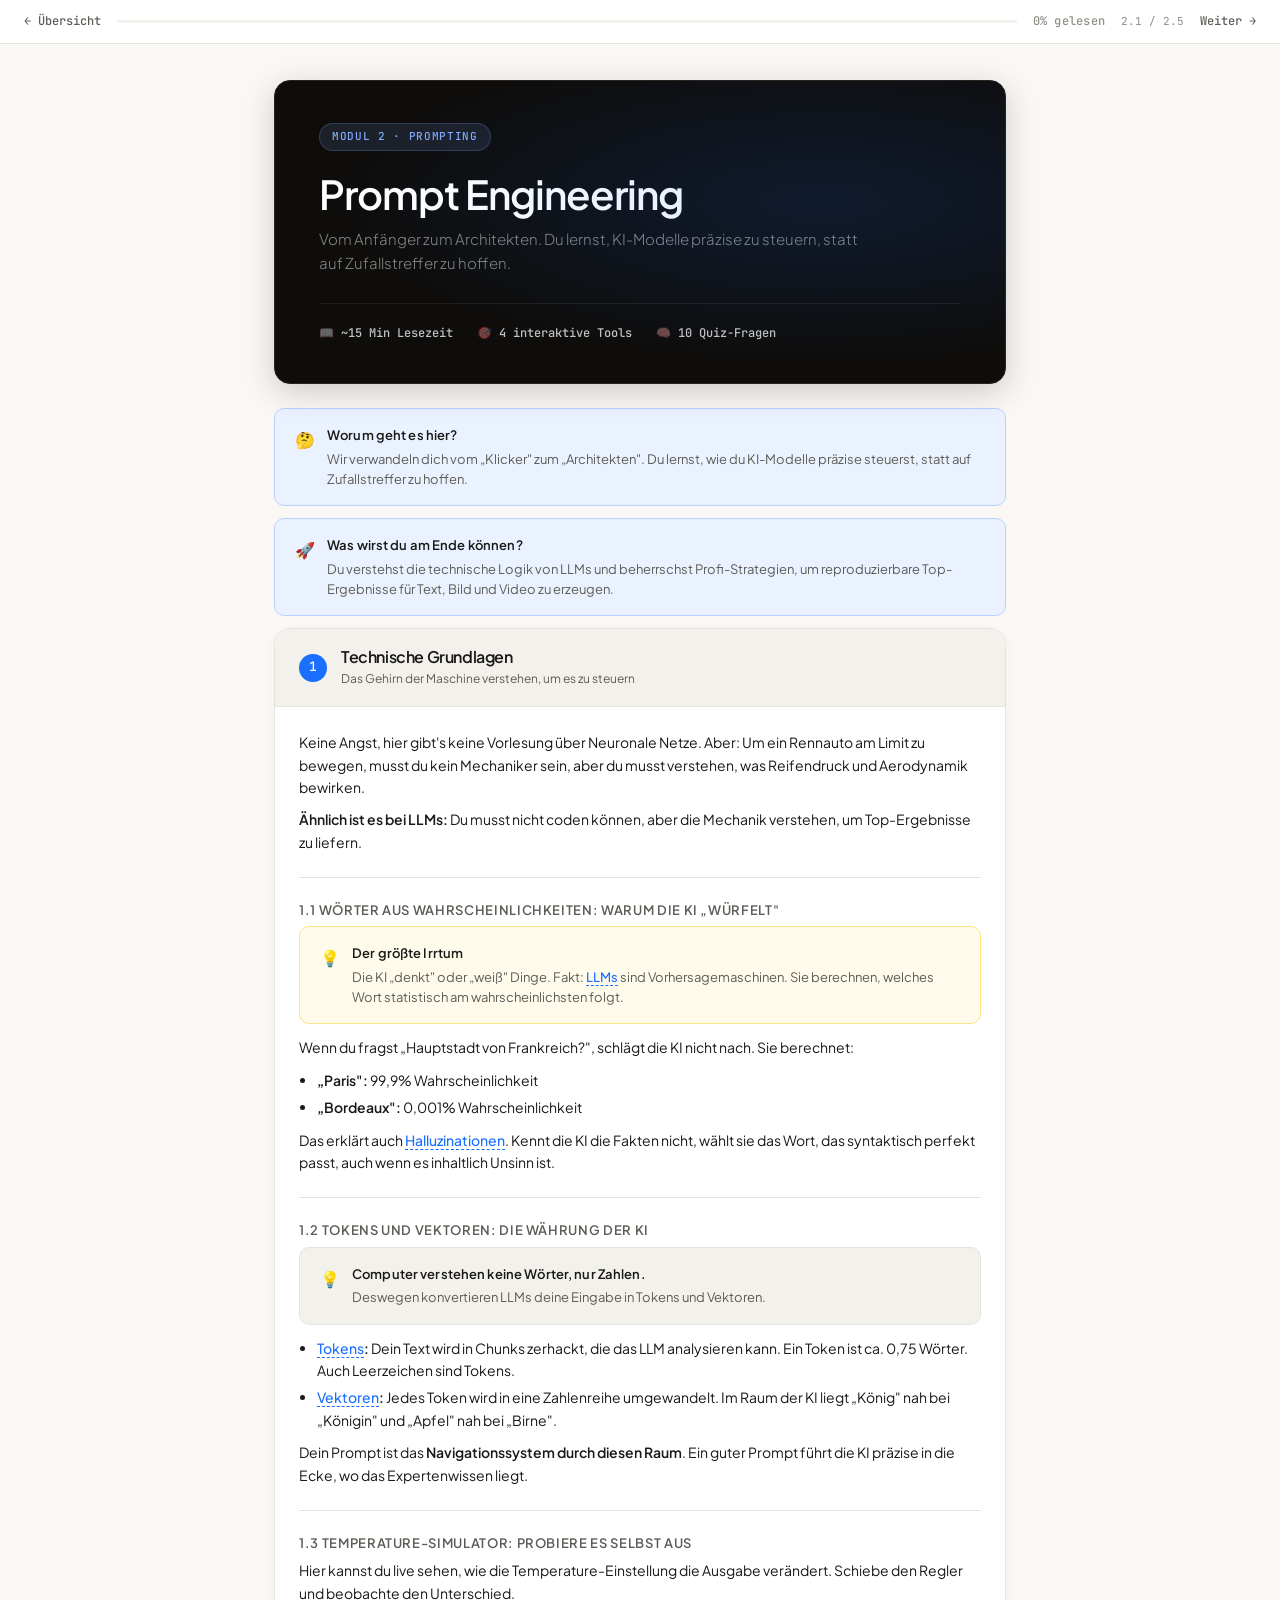
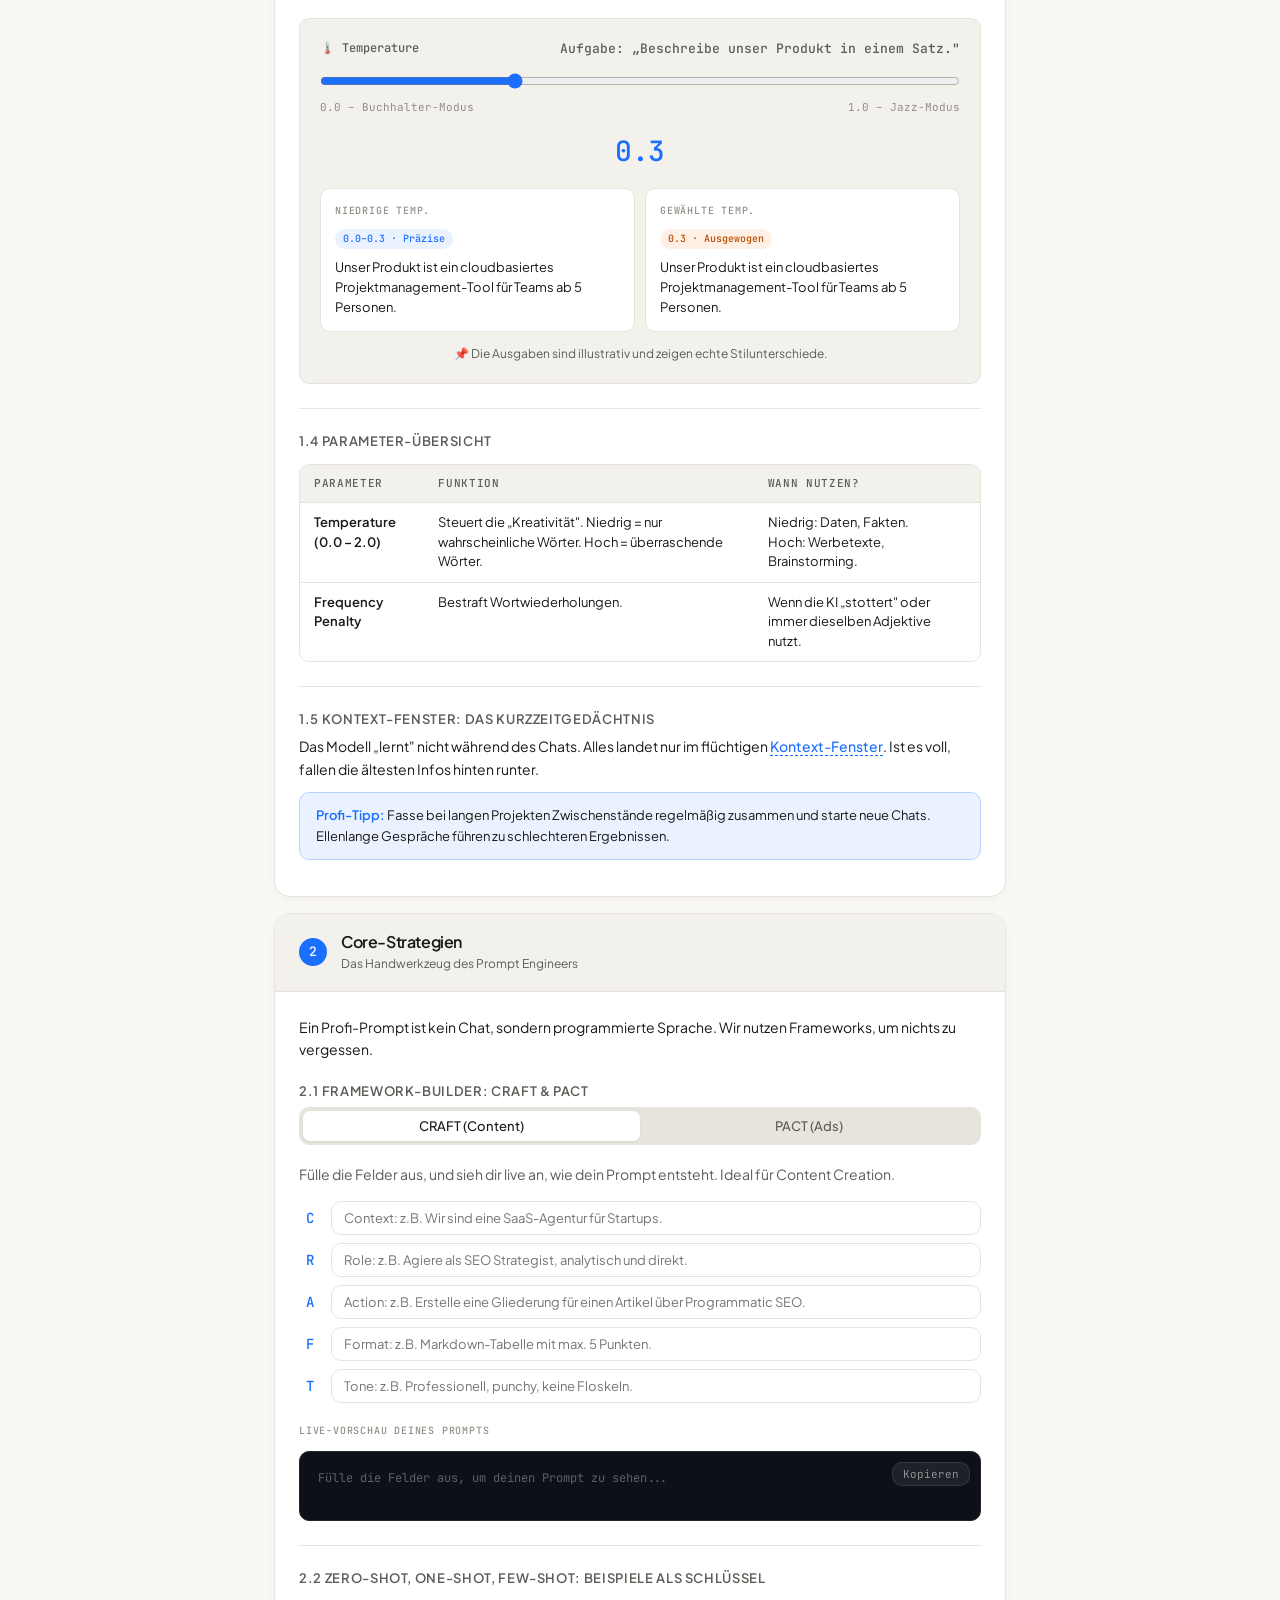
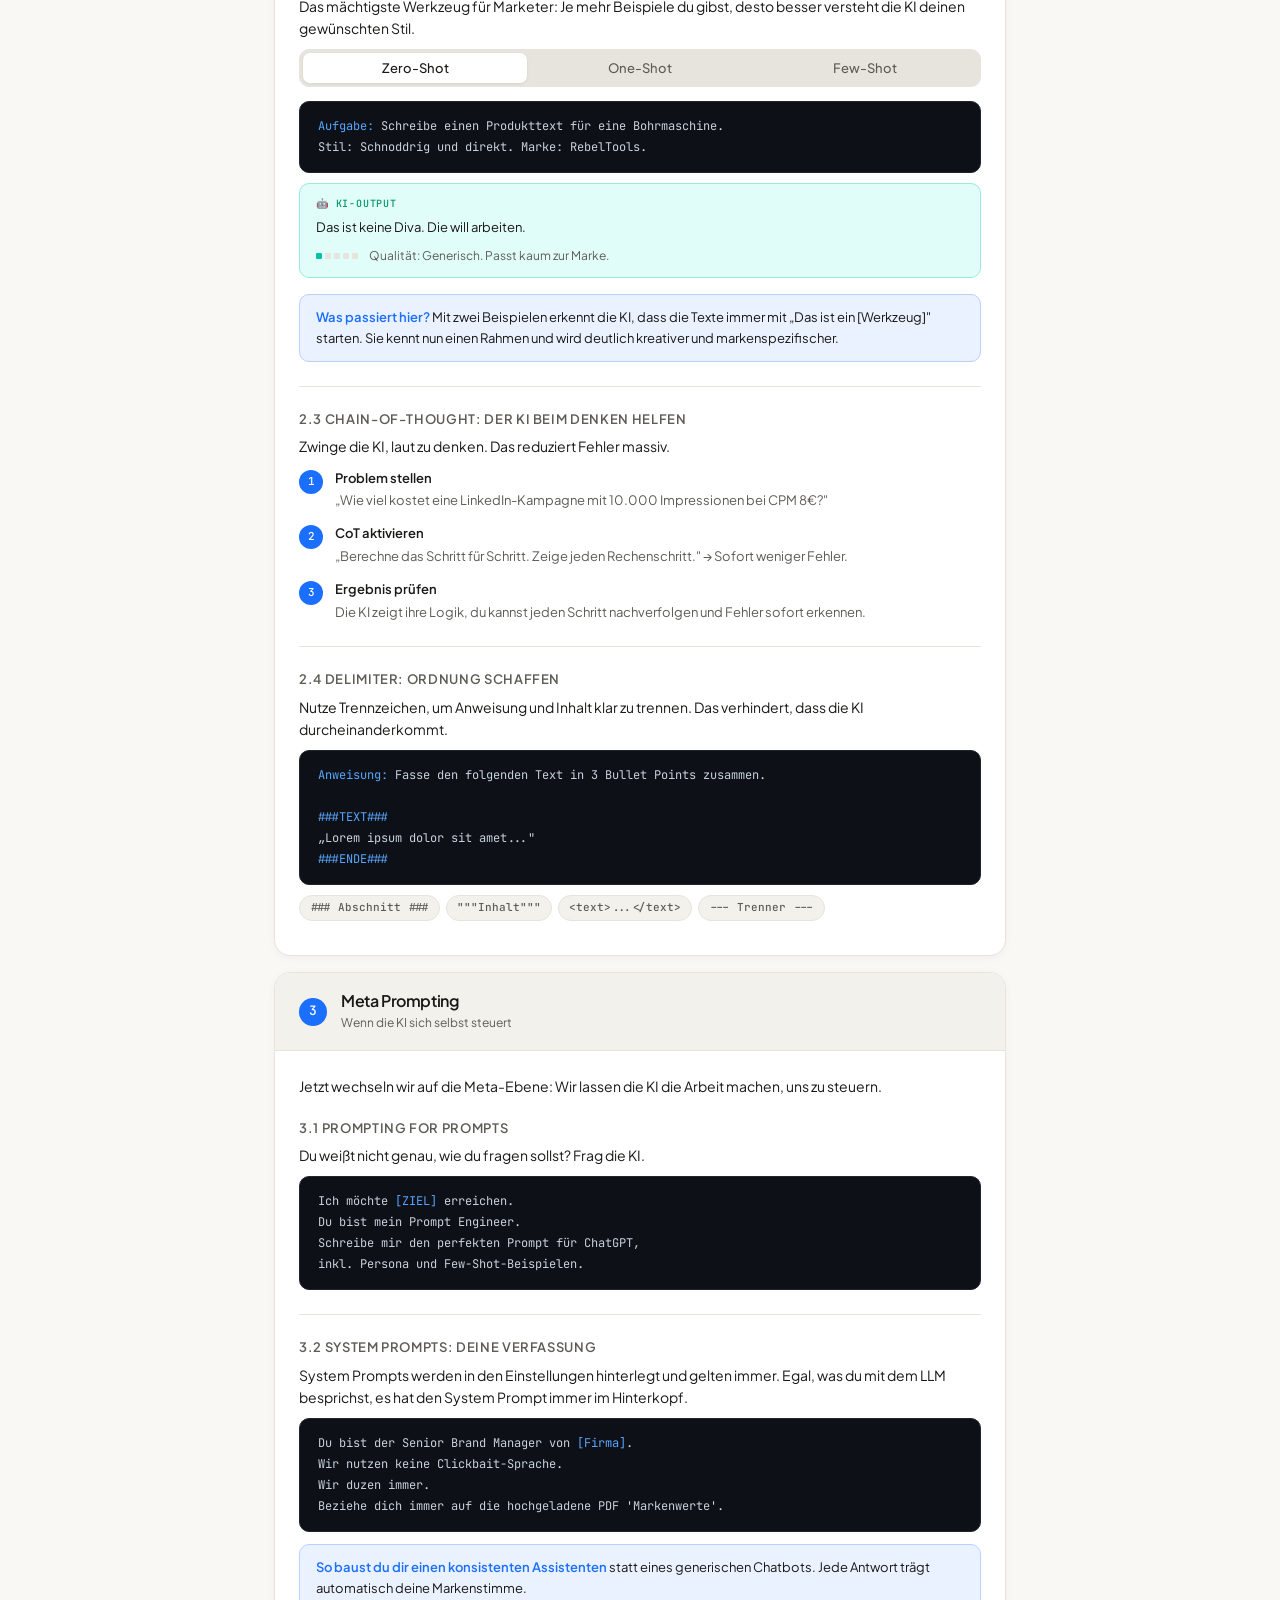
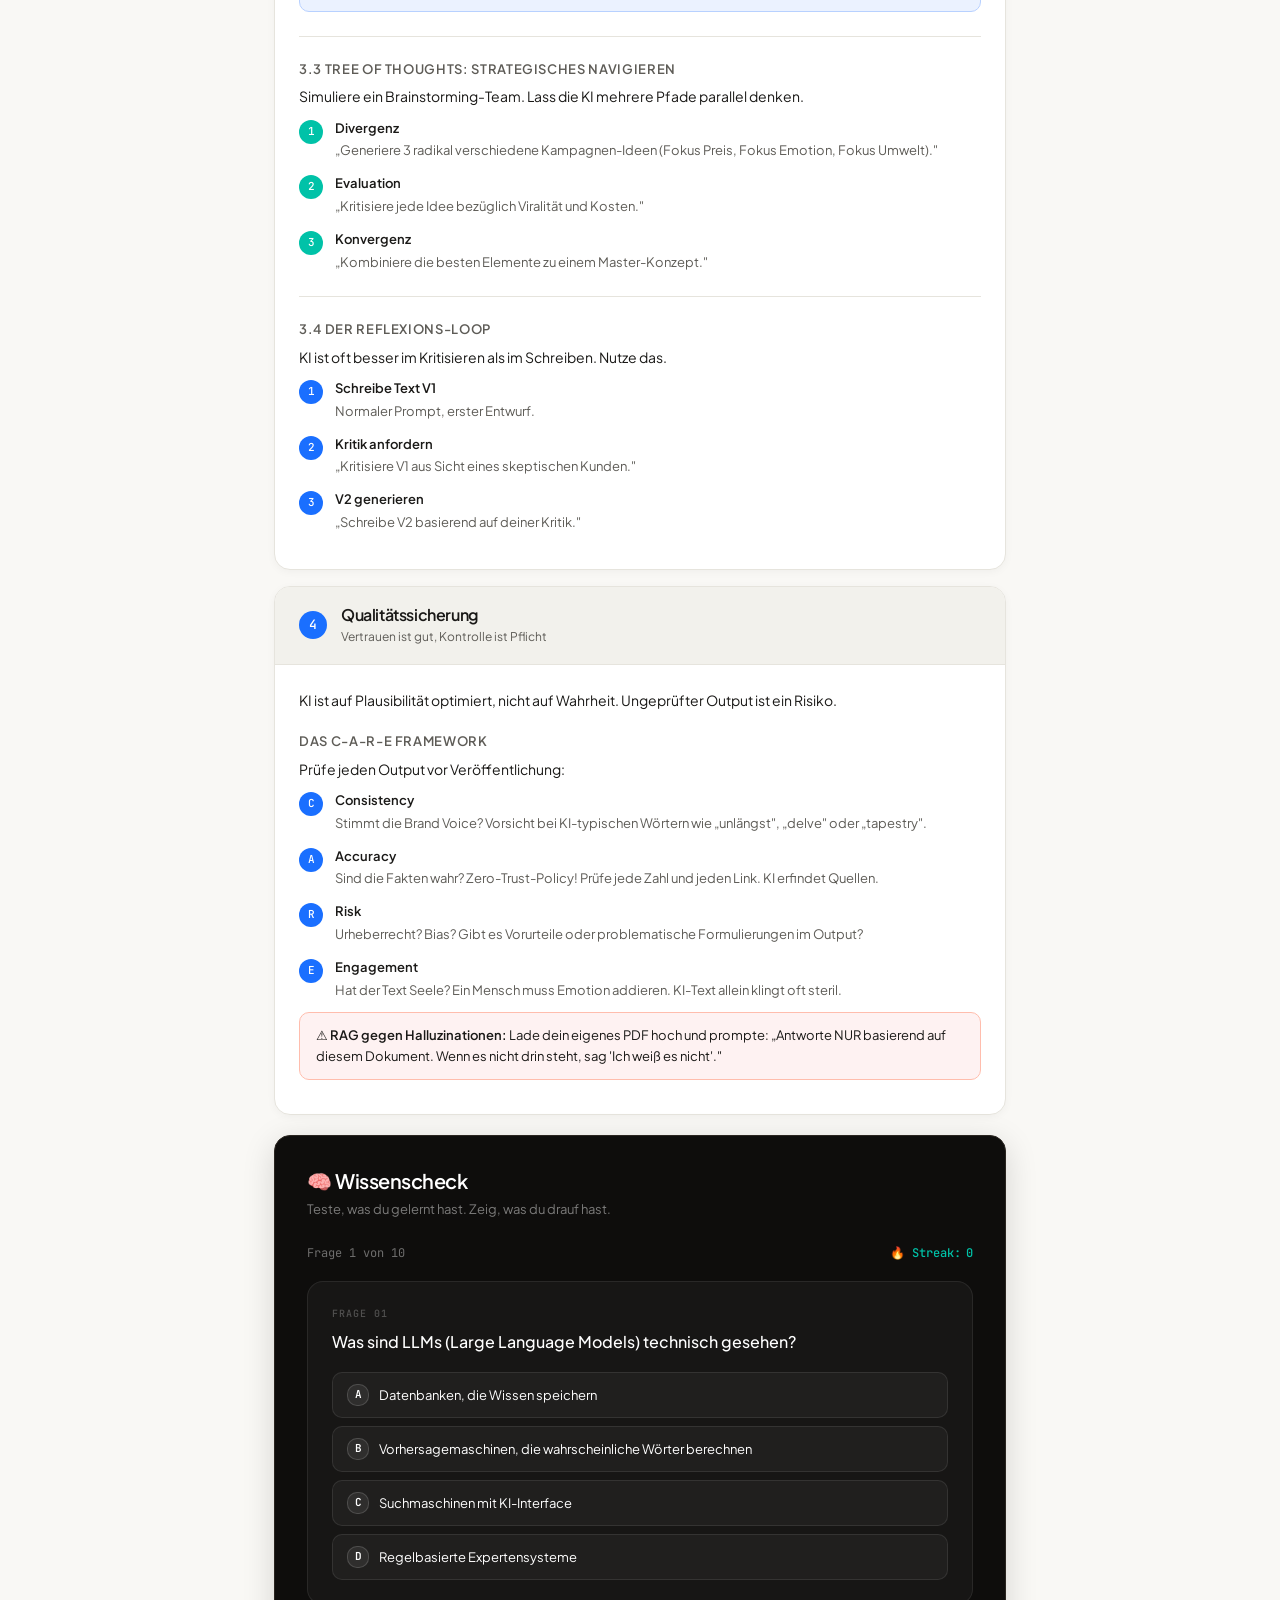
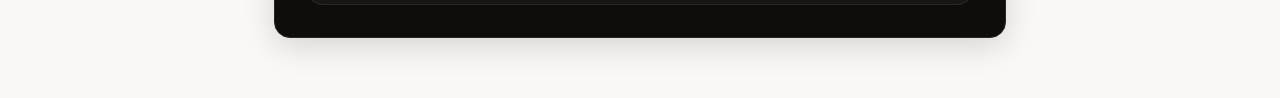
==== commit d40d15bb: "Fix info bubble cutoff by switching to position: fixed Tooltips were clipped by overflow: hidden on " ====
--- a/module-2-1.html
+++ b/module-2-1.html
@@ -875,23 +875,24 @@
 
 renderQuestion();
 
-// ─── TOOLTIP EDGE DETECTION ─────────────────
+// ─── TOOLTIP POSITIONING ─────────────────────
 document.querySelectorAll('.tooltip-word').forEach(function(el) {
   var popup = el.querySelector('.tooltip-popup');
   if (!popup) return;
   el.addEventListener('mouseenter', function() {
-    setTimeout(function() {
-      popup.style.transform = 'translateX(-50%)';
-      var rect = popup.getBoundingClientRect();
-      var vw = window.innerWidth || document.documentElement.clientWidth;
-      if (rect.left < 8) {
-        popup.style.transform = 'translateX(calc(-50% + ' + Math.ceil(8 - rect.left) + 'px))';
-      } else if (rect.right > vw - 8) {
-        popup.style.transform = 'translateX(calc(-50% - ' + Math.ceil(rect.right - vw + 8) + 'px))';
-      }
-    }, 0);
+    popup.style.display = 'block';
+    var triggerRect = el.getBoundingClientRect();
+    var vw = window.innerWidth || document.documentElement.clientWidth;
+    var popupW = popup.offsetWidth;
+    var popupH = popup.offsetHeight;
+    var triggerCenterX = triggerRect.left + triggerRect.width / 2;
+    var rawLeft = triggerCenterX - popupW / 2;
+    var clampedLeft = Math.max(8, Math.min(rawLeft, vw - popupW - 8));
+    popup.style.left = clampedLeft + 'px';
+    popup.style.top = (triggerRect.top - popupH - 6) + 'px';
+    popup.style.setProperty('--arrow-offset', (triggerCenterX - clampedLeft) + 'px');
   });
-  el.addEventListener('mouseleave', function() { popup.style.transform = ''; });
+  el.addEventListener('mouseleave', function() { popup.style.display = 'none'; });
 });
 </script>
 </body>
--- a/shared.css
+++ b/shared.css
@@ -9,9 +9,9 @@
   --text: #1A1917;
   --text-muted: #5E5C57;
   --text-subtle: #938E87;
-  --accent: #FF4800;
-  --accent-light: #FFF0EB;
-  --accent-hover: #E03E00;
+  --accent: #1A6FFF;
+  --accent-light: #EBF2FF;
+  --accent-hover: #0051E0;
   --accent-2: #00C2A8;
   --accent-2-light: #E0FDF9;
   --green: #059669;
@@ -26,7 +26,7 @@
   --radius-lg: 16px;
   --shadow: 0 4px 16px rgba(0,0,0,0.07), 0 1px 4px rgba(0,0,0,0.04);
   --shadow-lg: 0 20px 48px rgba(0,0,0,0.10), 0 4px 12px rgba(0,0,0,0.05);
-  --shadow-colored: 0 8px 24px rgba(255,72,0,0.12), 0 2px 8px rgba(255,72,0,0.07);
+  --shadow-colored: 0 8px 24px rgba(26,111,255,0.12), 0 2px 8px rgba(26,111,255,0.07);
 }
 
 * { box-sizing: border-box; margin: 0; padding: 0; }
@@ -127,14 +127,14 @@
 .hero::before {
   content: '';
   position: absolute; inset: 0;
-  background: radial-gradient(ellipse at 75% 40%, rgba(255,72,0,0.14) 0%, transparent 62%);
+  background: radial-gradient(ellipse at 75% 40%, rgba(26,111,255,0.14) 0%, transparent 62%);
   pointer-events: none;
 }
 .module-tag {
   display: inline-flex; align-items: center; gap: 6px;
   font-size: 11px; font-weight: 500; letter-spacing: 0.06em; text-transform: uppercase;
-  color: #FFAA80; background: rgba(255,168,128,0.12);
-  border: 1px solid rgba(255,168,128,0.22);
+  color: #80AAFF; background: rgba(128,170,255,0.12);
+  border: 1px solid rgba(128,170,255,0.22);
   padding: 4px 12px; border-radius: 999px; margin-bottom: 18px;
   font-family: 'JetBrains Mono', monospace;
 }
@@ -158,7 +158,7 @@
   margin-bottom: 12px;
   display: flex; gap: 12px; align-items: flex-start;
 }
-.callout.blue { background: var(--accent-light); border: 1px solid #FFCFBD; }
+.callout.blue { background: var(--accent-light); border: 1px solid #B8D1FF; }
 .callout.green { background: var(--accent-2-light); border: 1px solid #99E9DC; }
 .callout.yellow { background: #FFFBEB; border: 1px solid #FDE68A; }
 .callout.gray { background: var(--surface-2); border: 1px solid var(--border); }
@@ -215,8 +215,7 @@
 }
 .tooltip-popup {
   display: none;
-  position: absolute; bottom: calc(100% + 6px); left: 50%;
-  transform: translateX(-50%);
+  position: fixed; top: 0; left: 0;
   background: #0E0D0C; color: rgba(255,255,255,0.85);
   font-size: 12px; line-height: 1.55;
   padding: 9px 13px; border-radius: var(--radius);
@@ -227,12 +226,11 @@
 }
 .tooltip-popup::after {
   content: '';
-  position: absolute; top: 100%; left: 50%;
+  position: absolute; top: 100%; left: var(--arrow-offset, 50%);
   transform: translateX(-50%);
   border: 5px solid transparent;
   border-top-color: #0E0D0C;
 }
-.tooltip-word:hover .tooltip-popup { display: block; }
 
 /* ─── TABLE ─── */
 .table-wrap { overflow-x: auto; border-radius: var(--radius); border: 1px solid var(--border); margin: 14px 0; }
@@ -251,7 +249,7 @@
 /* ─── MISC ─── */
 .highlight-box {
   background: var(--accent-light);
-  border: 1px solid #FFCFBD;
+  border: 1px solid #B8D1FF;
   border-radius: var(--radius);
   padding: 12px 16px;
   margin: 12px 0;
@@ -368,7 +366,7 @@
   outline: none;
   color: var(--text);
 }
-.craft-input:focus { border-color: var(--accent); box-shadow: 0 0 0 2px rgba(255,72,0,0.12); }
+.craft-input:focus { border-color: var(--accent); box-shadow: 0 0 0 2px rgba(26,111,255,0.12); }
 .craft-preview {
   margin-top: 12px;
   background: #0D1117;
@@ -530,7 +528,7 @@
   box-shadow: 0 2px 8px rgba(0,0,0,0.04);
 }
 .module-card:hover {
-  border-color: rgba(255,72,0,0.3);
+  border-color: rgba(26,111,255,0.3);
   box-shadow: var(--shadow-colored);
   transform: translateY(-1px);
   text-decoration: none;
@@ -574,7 +572,7 @@
   box-shadow: 0 2px 8px rgba(0,0,0,0.04);
 }
 .topic-card:hover {
-  border-color: rgba(255,72,0,0.3);
+  border-color: rgba(26,111,255,0.3);
   box-shadow: var(--shadow-colored);
   transform: translateY(-2px);
   text-decoration: none;
